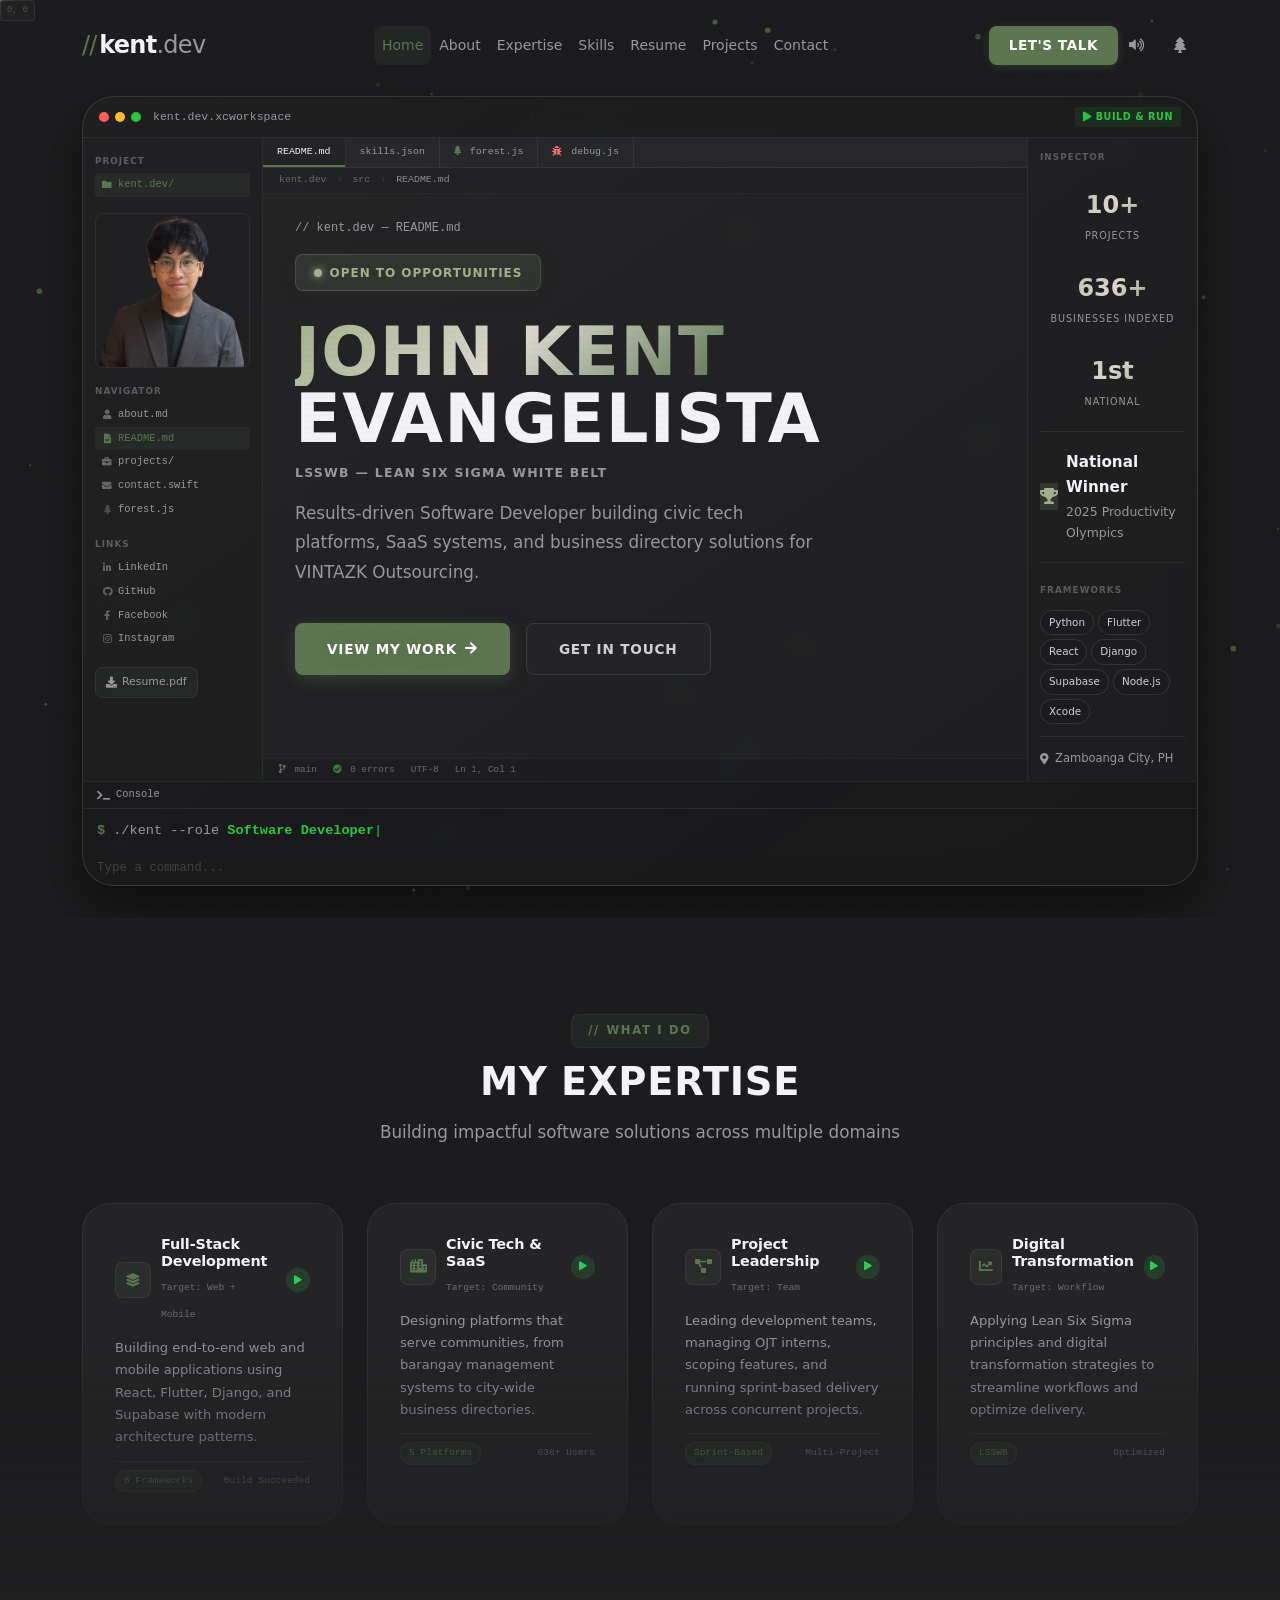
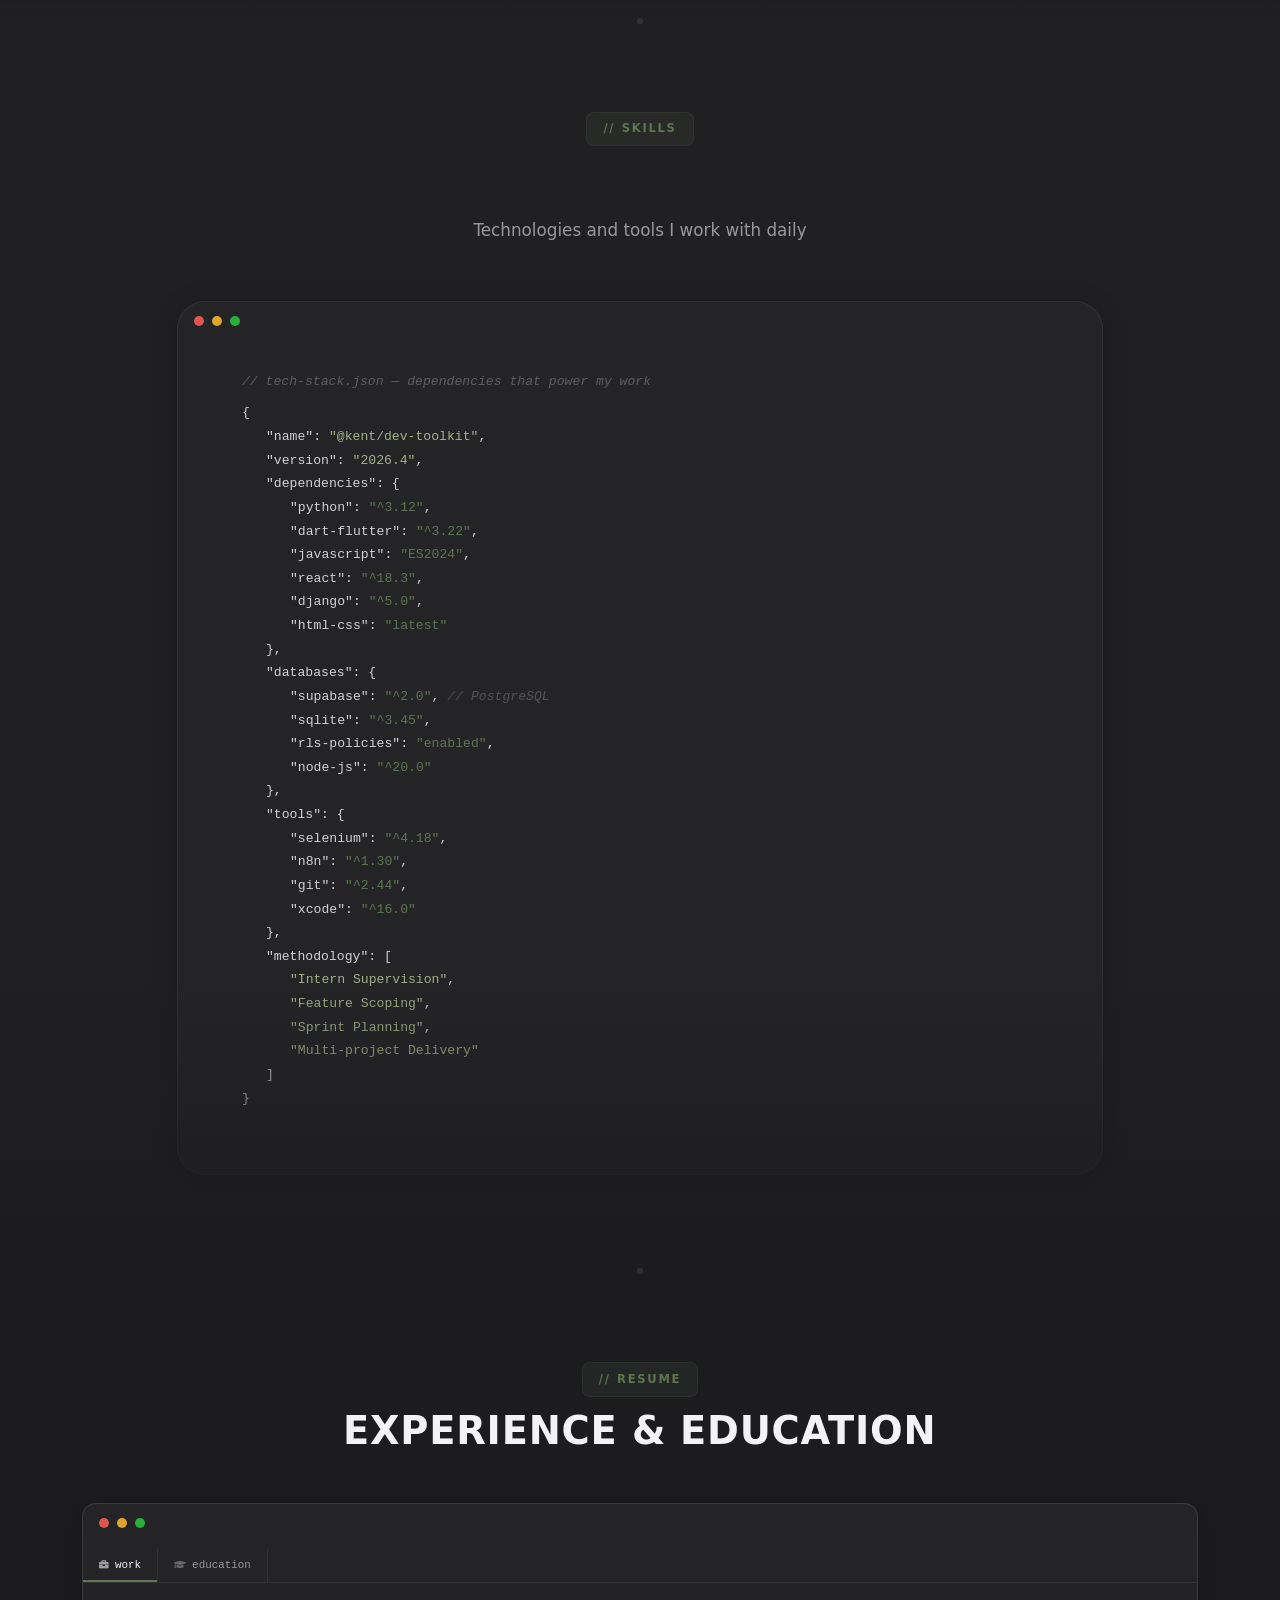
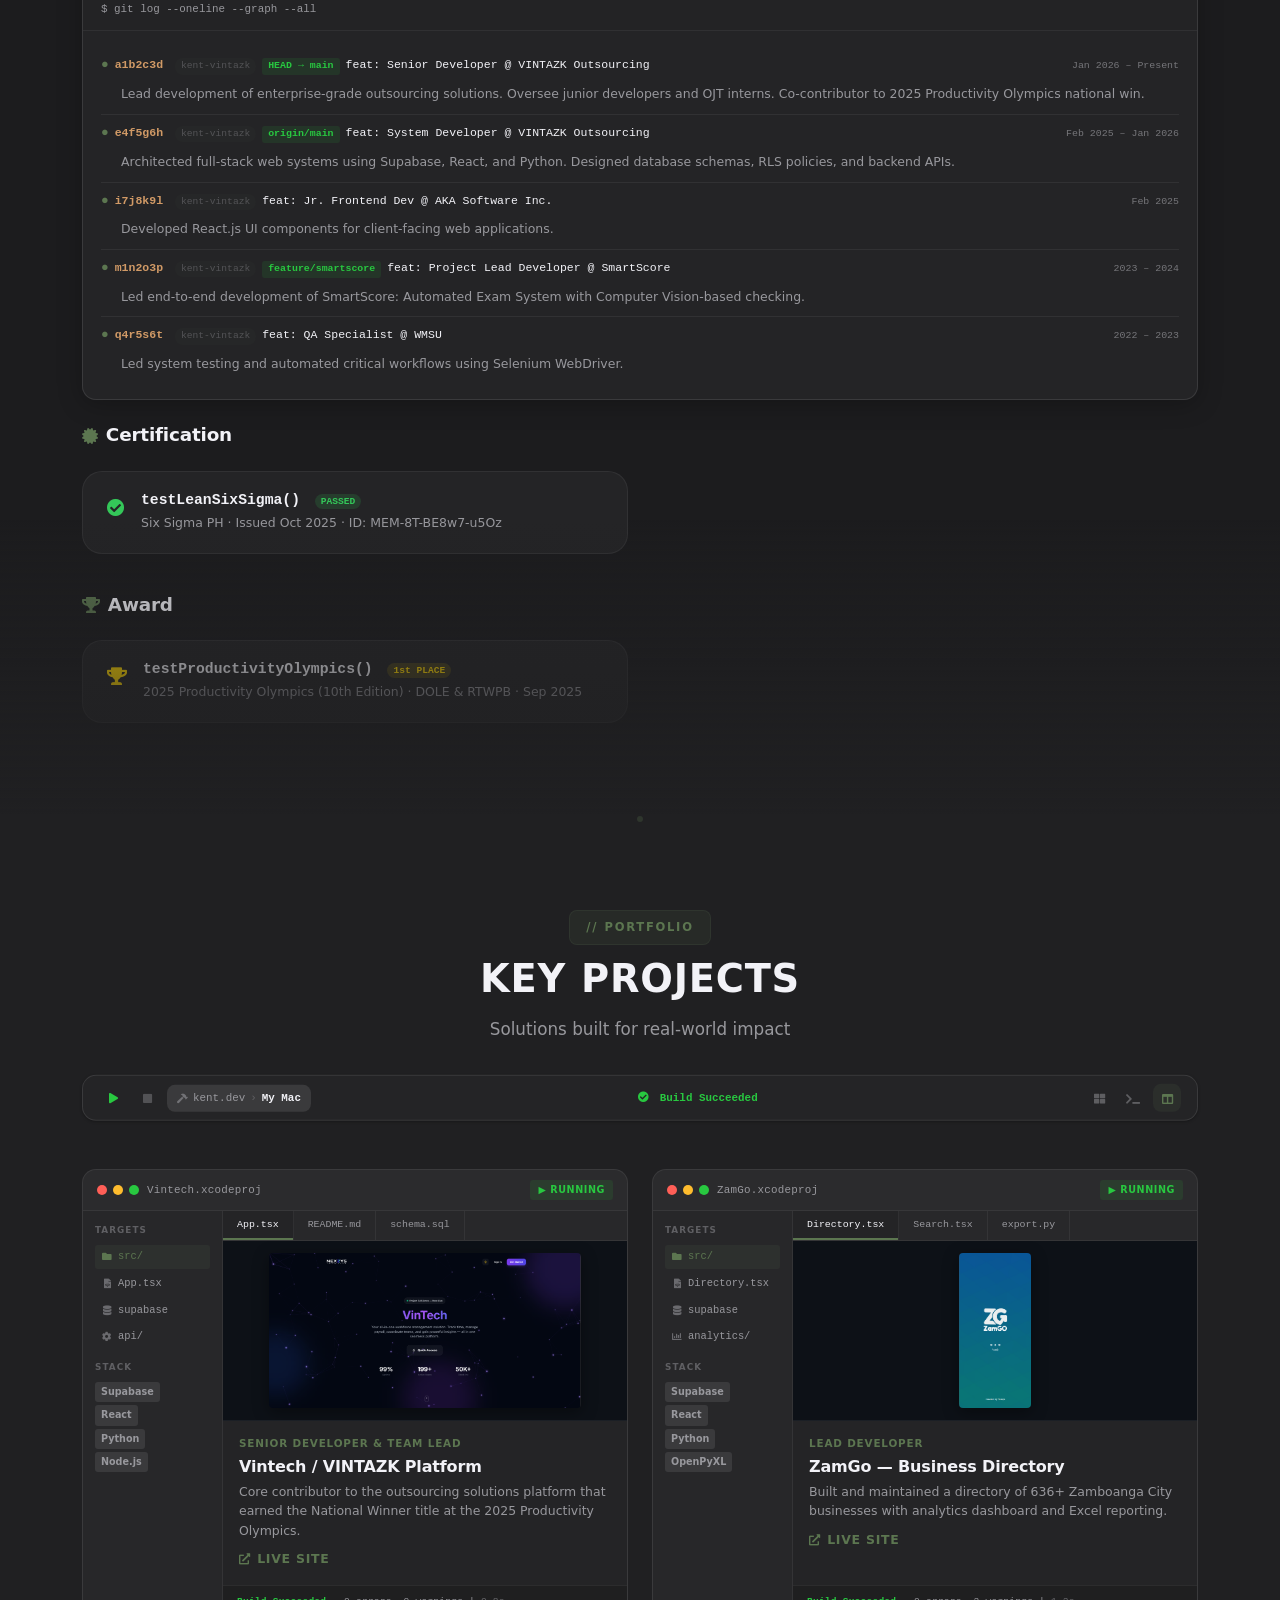
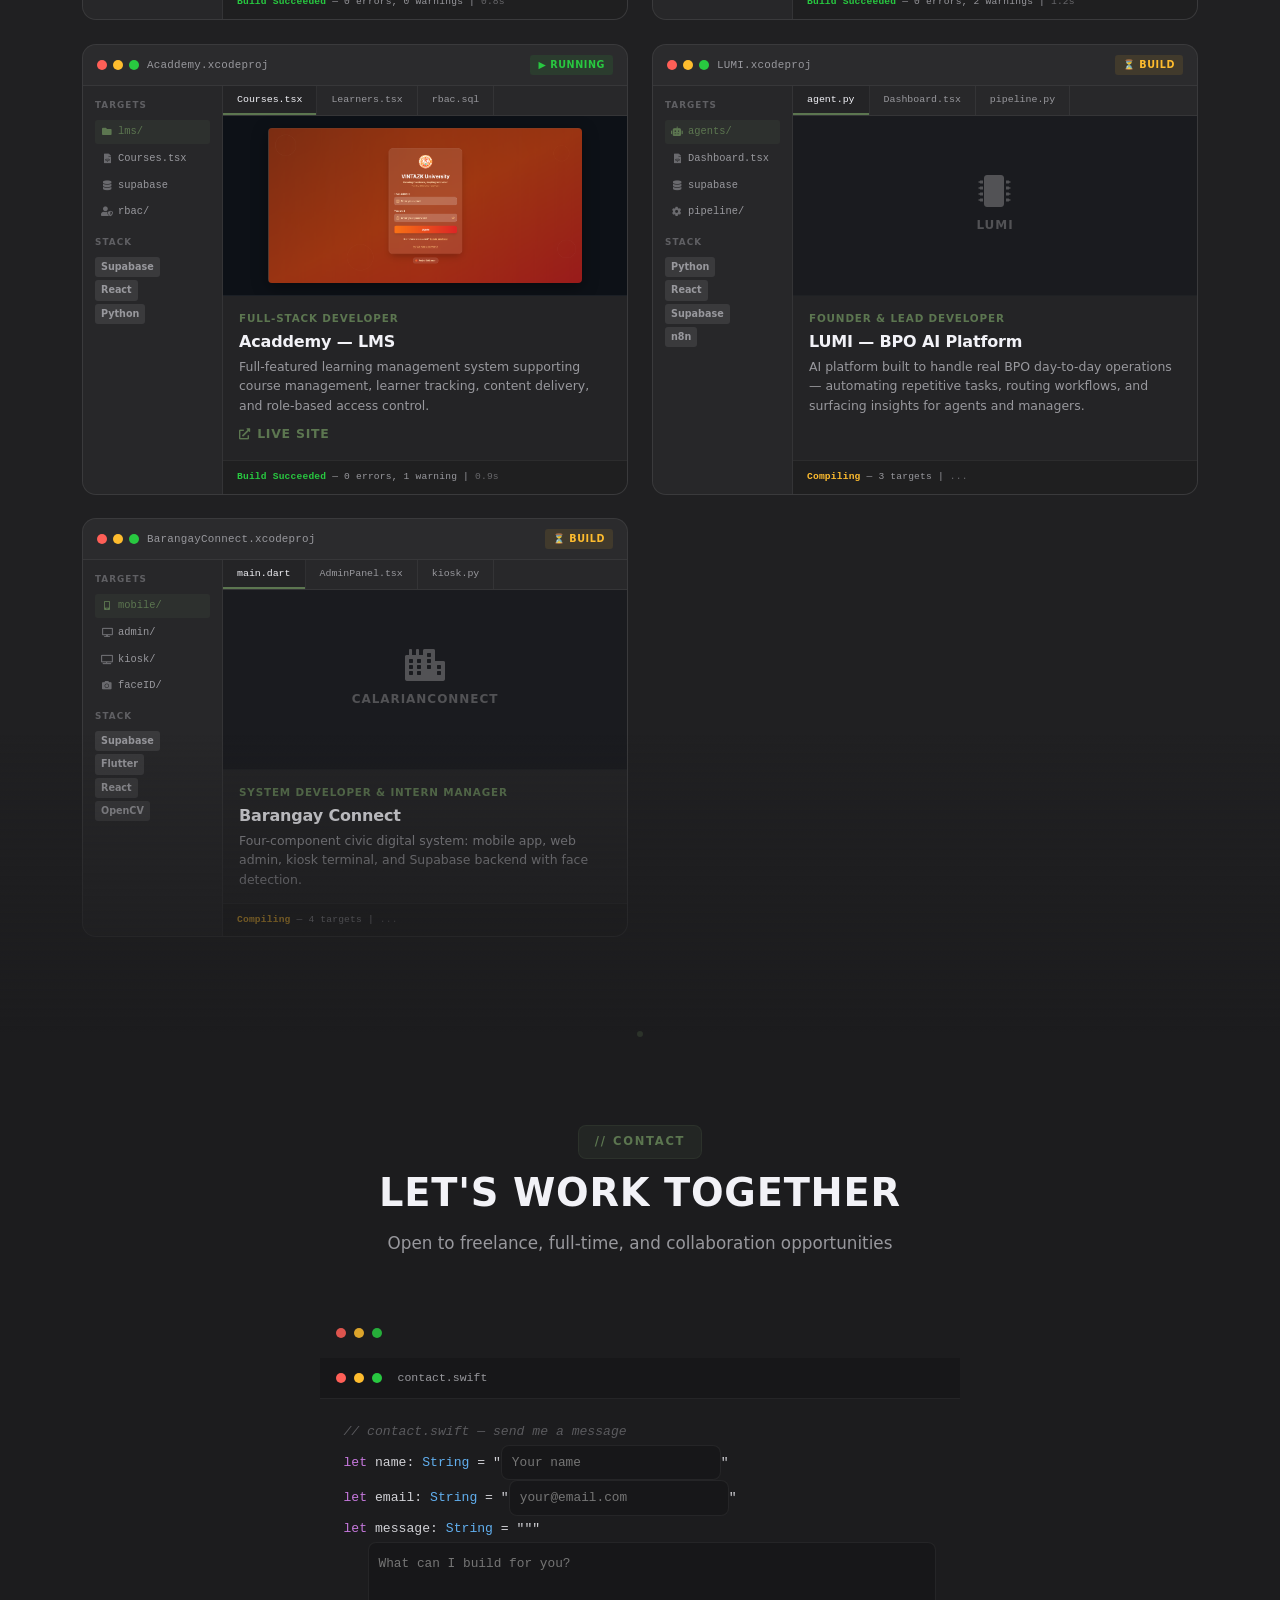
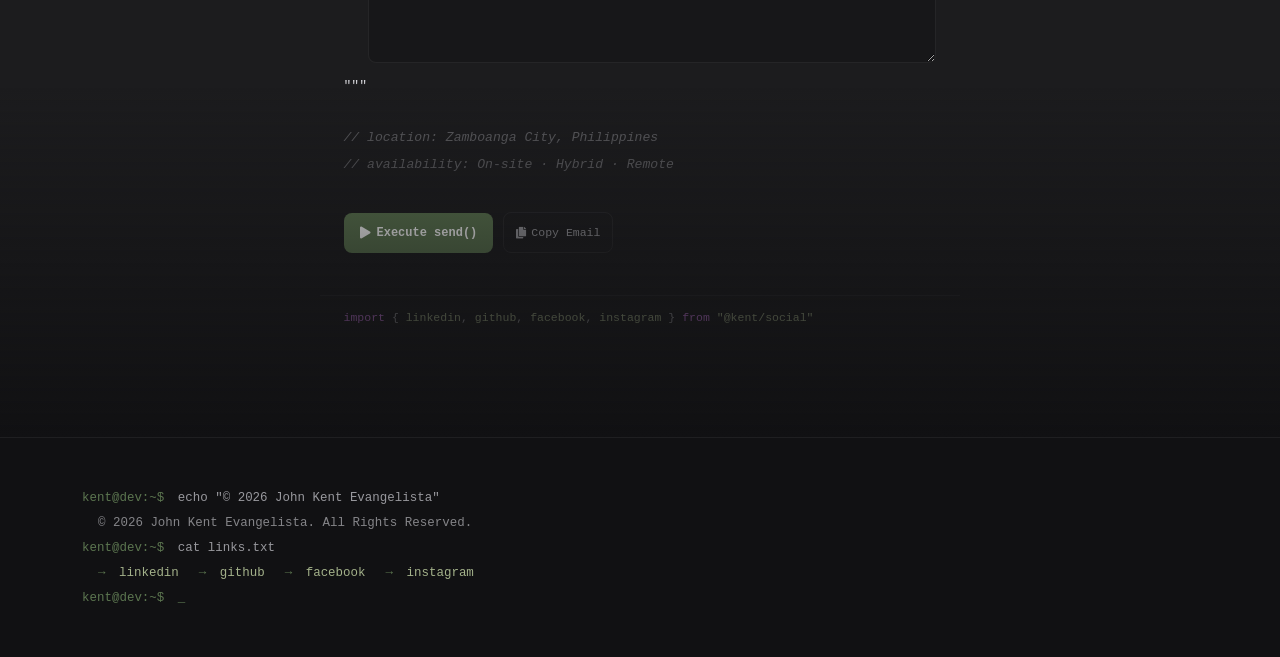
==== dev.html @ 4a5058d0 "Replace homepage with client-first landing page; keep dev portfolio at /dev.html - New index.html: v" ====
<!DOCTYPE html>
<html lang="en">

<head>
  <meta charset="UTF-8">
  <meta http-equiv="X-UA-Compatible" content="IE=edge">
  <meta name="viewport" content="width=device-width, initial-scale=1, minimum-scale=1.0, shrink-to-fit=no, viewport-fit=cover">
  <link rel="icon" type="image/svg+xml" href="favicon.svg">
  <title>John Kent Evangelista — Dev Portfolio (Interactive)</title>
  <meta name="author" content="John Kent Evangelista">
  <meta name="description" content="Software Developer specializing in civic tech, SaaS, and digital transformation. Based in Zamboanga City, Philippines.">
  <meta name="referrer" content="strict-origin-when-cross-origin">

  <!-- Safari / iOS — status bar + URL bar color -->
  <meta name="theme-color" content="#1c1c1e" id="themeColor">
  <meta name="apple-mobile-web-app-status-bar-style" content="default">
  <meta http-equiv="Content-Security-Policy" content="default-src 'self' https:; style-src 'self' 'unsafe-inline' https://fonts.googleapis.com; script-src 'self' 'unsafe-inline' https://cdn.jsdelivr.net; font-src 'self' https://fonts.gstatic.com; img-src 'self' data: https:;">

  <!-- Fonts -->
  <link rel="preconnect" href="https://fonts.googleapis.com">
  <link rel="preconnect" href="https://fonts.gstatic.com" crossorigin>
  <link href="https://fonts.googleapis.com/css2?family=Inter:wght@300;400;500;600;700;800;900&display=swap" rel="stylesheet" media="print" onload="this.media='all'">

  <!-- Stylesheets -->
  <link rel="stylesheet" type="text/css" href="vendor/bootstrap/css/bootstrap.min.css" />
  <link rel="stylesheet" type="text/css" href="vendor/font-awesome/css/all.min.css" />
  <link rel="stylesheet" type="text/css" href="css/style.css">
  <!-- OpenGraph -->
  <meta property="og:title" content="John Kent Evangelista — Software Developer">
  <meta property="og:description" content="Building connected systems — civic tech, SaaS, and digital transformation. Based in Zamboanga City, Philippines.">
  <meta property="og:type" content="website">
  <meta property="og:url" content="https://dz1an.github.io/dev.html">
  <link rel="canonical" href="https://dz1an.github.io/dev.html">
  <meta property="og:image" content="https://dz1an.github.io/images/profile.png">
  <meta property="og:image:width" content="741">
  <meta property="og:image:height" content="685">
  <meta name="twitter:card" content="summary_large_image">
  <meta name="twitter:image" content="https://dz1an.github.io/images/profile.png">
  <meta name="twitter:title" content="John Kent Evangelista — //kent.dev">
  <meta name="twitter:description" content="Software Developer specializing in civic tech, SaaS, and digital transformation.">
  <!-- Structured data (schema.org Person) -->
  <script type="application/ld+json">
  {
    "@context": "https://schema.org",
    "@type": "Person",
    "name": "John Kent Evangelista",
    "jobTitle": "Software Developer",
    "url": "https://dz1an.github.io/",
    "image": "https://dz1an.github.io/images/profile.png",
    "address": {
      "@type": "PostalAddress",
      "addressLocality": "Zamboanga City",
      "addressCountry": "PH"
    },
    "sameAs": [
      "https://www.linkedin.com/in/john-kent-evangelista-lsswb-482435307/",
      "https://github.com/kent-vintazk",
      "https://www.facebook.com/tabibito12/",
      "https://www.instagram.com/dziannn/"
    ]
  }
  </script>
</head>

<body>

  <!-- Skip to content (keyboard accessibility) -->
  <a class="skip-link" href="#home">Skip to content</a>

  <!-- No-JS fallback: reveal the static page if the loader's JS never runs -->
  <noscript>
    <style>
      body:not(.loaded) { overflow: auto !important; }
      #preloader { display: none !important; }
    </style>
  </noscript>

  <!-- macOS Notification Toast -->
  <div class="mac-toast" id="macToast">
    <div class="mac-toast-icon"><i class="fas fa-check"></i></div>
    <div class="mac-toast-text">
      <span class="mac-toast-title" id="toastTitle">Success</span>
      <span class="mac-toast-sub" id="toastSub">Action completed</span>
    </div>
  </div>

  <!-- Scroll progress bar -->
  <div class="scroll-progress" id="scrollProgress"></div>

  <!-- Code scroll spy (desktop) -->
  <div class="scroll-spy-widget d-none d-xl-flex" id="scrollSpy">
    <span class="spy-comment">// viewing →</span>
    <span class="spy-section" id="spySection">#home</span>
    <span class="spy-line" id="spyLine">ln 1</span>
  </div>

  <!-- Custom cursor (desktop) — Xcode crosshair -->
  <div class="custom-cursor d-none d-lg-block" id="customCursor">
    <div class="xc-cursor" id="xcCursor">
      <!-- Crosshair lines -->
      <span class="xc-h"></span>
      <span class="xc-v"></span>
      <!-- Center dot -->
      <span class="xc-center"></span>
    </div>
    <!-- Coordinate label -->
    <div class="xc-label" id="xcLabel">0, 0</div>
  </div>

  <!-- Cursor glow (desktop) -->
  <div class="cursor-glow d-none d-lg-block"></div>

  <!-- Creative Mode 3D Canvas -->
  <canvas id="creativeCanvas"></canvas>

  <!-- Creative Mode — Scroll-driven Journey -->
  <div class="creative-hud" id="creativeHud">
    <!-- Fixed top bar -->
    <div class="creative-hud-top">
      <span class="creative-hud-brand"><span class="brand-slash">//</span>kent<span class="brand-dot">.dev</span></span>
      <div class="creative-hud-divider"></div>
      <button class="creative-hud-back" id="creativeBackBtn">
        <i class="fas fa-code"></i> Code Mode
      </button>
    </div>

    <!-- Scroll progress indicator -->
    <div class="creative-scroll-progress" id="creativeProgress"></div>

    <!-- Chapter progress dots -->
    <div class="creative-dots" id="creativeDots">
      <div class="creative-dot active" data-chapter="0"><span>Enter</span></div>
      <div class="creative-dot" data-chapter="1"><span>Path</span></div>
      <div class="creative-dot" data-chapter="2"><span>Clearing</span></div>
      <div class="creative-dot" data-chapter="3"><span>Method</span></div>
      <div class="creative-dot" data-chapter="4"><span>Vintech</span></div>
      <div class="creative-dot" data-chapter="5"><span>Grove</span></div>
      <div class="creative-dot" data-chapter="6"><span>Stack</span></div>
      <div class="creative-dot" data-chapter="7"><span>Award</span></div>
      <div class="creative-dot" data-chapter="8"><span>Rising</span></div>
      <div class="creative-dot" data-chapter="9"><span>Connect</span></div>
    </div>

    <!-- Fixed social + mute -->
    <div class="creative-hud-social">
      <button class="creative-mute-btn" id="forestMuteBtn" aria-label="Toggle sound">
        <i class="fas fa-volume-up"></i>
      </button>
      <a href="https://www.linkedin.com/in/john-kent-evangelista-lsswb-482435307/" target="_blank" rel="noopener noreferrer" aria-label="LinkedIn"><i class="fab fa-linkedin-in"></i></a>
      <a href="https://github.com/kent-vintazk" target="_blank" rel="noopener noreferrer" aria-label="GitHub"><i class="fab fa-github"></i></a>
    </div>
    <div class="creative-hud-stats" id="creativeStats">
      <span id="creativeShapeCount">lights: 0</span>
      <span>scroll to walk</span>
    </div>
    <div class="creative-music-credit">
      <span class="credit-icon"><i class="fas fa-music"></i></span> Music by <a href="https://www.youtube.com/watch?v=pM_yiZyC4dU" target="_blank" rel="noopener noreferrer" style="color: inherit; text-decoration: underline; text-decoration-color: rgba(163,177,138,0.2); pointer-events: auto;">Alex-Productions</a>
    </div>

    <!-- Scroll container — drives the 3D camera -->
    <div class="creative-scroll" id="creativeScroll">

      <!-- Ch 0: The Road -->
      <div class="creative-chapter" data-chapter="0">
        <div class="chapter-content chapter-left">
          <span class="chapter-label">001 / The Road</span>
          <h2>The Road<br>Ahead</h2>
          <p>The longest journeys begin without fanfare — just a quiet step forward and the decision not to stop. Walk with me.</p>
          <span class="chapter-scroll-cue"><i class="fas fa-chevron-down"></i> Scroll to walk the path</span>
        </div>
      </div>

      <!-- Ch 1: Origin -->
      <div class="creative-chapter" data-chapter="1">
        <div class="chapter-content chapter-right">
          <span class="chapter-label">002 / Origin</span>
          <h2>Where the<br>Path Began</h2>
          <p>Born in Zamboanga City. Forged in computer science. Some travelers chase the horizon — I chose to walk toward the people nobody else was going to help.</p>
        </div>
      </div>

      <!-- Ch 2: The Rest -->
      <div class="creative-chapter" data-chapter="2">
        <div class="chapter-content chapter-left">
          <span class="chapter-label">003 / The Rest</span>
          <h2>The Resting<br>Place</h2>
          <p>Full-stack architecture. Lean Six Sigma discipline. The road teaches patience — rushing past a resting place means missing what it had to offer.</p>
        </div>
      </div>

      <!-- Ch 3: The Journal -->
      <div class="creative-chapter" data-chapter="3">
        <div class="chapter-content chapter-right">
          <span class="chapter-label">004 / The Journal</span>
          <h2>The<br>Journal</h2>
          <p>LSSWB certified. Sprint planning, feature scoping. Every traveler keeps a journal — not for power, but to remember what they've learned and why it mattered.</p>
        </div>
      </div>

      <!-- Ch 4: First Waypoints -->
      <div class="creative-chapter" data-chapter="4">
        <div class="chapter-content chapter-left">
          <span class="chapter-label">005 / Waypoints</span>
          <h2>First<br>Waypoints</h2>
          <p>Vintech — an outsourcing platform that won a national award. ZamGo — a directory of 636+ businesses. Every waypoint marks a place where someone's life became a little easier.</p>
          <div class="chapter-links">
            <a href="https://app.vintech.vintazk.com" target="_blank" rel="noopener noreferrer"><i class="fas fa-external-link-alt"></i> Vintech</a>
            <a href="https://zamgo.vintazk.com" target="_blank" rel="noopener noreferrer"><i class="fas fa-external-link-alt"></i> ZamGo</a>
          </div>
        </div>
      </div>

      <!-- Ch 5: More Light -->
      <div class="creative-chapter" data-chapter="5">
        <div class="chapter-content chapter-right">
          <span class="chapter-label">006 / Light</span>
          <h2>More Light<br>in the Dark</h2>
          <p>Vintazk University. Barangay Connect. SmartScore. Three more lights left behind — because the things we build for others are the only parts of the journey that truly outlast us.</p>
        </div>
      </div>

      <!-- Ch 6: Tools -->
      <div class="creative-chapter" data-chapter="6">
        <div class="chapter-content chapter-left">
          <span class="chapter-label">007 / Tools</span>
          <h2>What I Carry<br>With Me</h2>
          <p>React, Supabase, Python, Flutter — every tool picked up along the road was earned, not given. Each one light enough to carry. Together, heavy enough to change things.</p>
        </div>
      </div>

      <!-- Ch 7: The Mark -->
      <div class="creative-chapter" data-chapter="7">
        <div class="chapter-content chapter-center">
          <span class="chapter-label">008 / The Mark</span>
          <h2>A Mark Left<br>Behind</h2>
          <p>2025 Productivity Olympics — National Winner. The world rarely notices the traveler who works in silence. But the marks left along the road speak for themselves.</p>
          <div class="chapter-links">
            <a href="https://www.linkedin.com/pulse/zampen-pride-vintazk-outsourcing-triumphs-2025-productivity-4fjdc/" target="_blank" rel="noopener noreferrer"><i class="fab fa-linkedin-in"></i> Read the Story</a>
          </div>
        </div>
      </div>

      <!-- Ch 8: Rising -->
      <div class="creative-chapter" data-chapter="8">
        <div class="chapter-content chapter-right">
          <span class="chapter-label">009 / Rising</span>
          <h2>Rising<br>Above</h2>
          <p>Executive Education at <strong>Asian Institute of Management</strong>. Digital Transformation. You only understand how far you've come when you stop to look back — and realize the flowers have been blooming behind you all along.</p>
        </div>
      </div>

      <!-- Ch 9: Continue -->
      <div class="creative-chapter" data-chapter="9">
        <div class="chapter-content chapter-center">
          <span class="chapter-label">010 / Continue</span>
          <h2>The Journey<br>Continues</h2>
          <p>The road stretches on. There are always more people to meet, more places that need light. Your project could be the next waypoint on this journey.</p>
          <div class="chapter-cta">
            <a href="#contact" class="creative-cta-btn" id="creativeContactBtn"><i class="fas fa-envelope"></i> Get in Touch</a>
            <a href="#projects" class="creative-cta-outline" id="creativeProjectsBtn"><i class="fas fa-arrow-right"></i> View Portfolio</a>
          </div>
        </div>
      </div>

    </div>
  </div>

  <!-- Terminal Preloader -->
  <div id="preloader">
    <div class="terminal-preloader">
      <div class="terminal-header">
        <span class="terminal-dot terminal-dot-red"></span>
        <span class="terminal-dot terminal-dot-yellow"></span>
        <span class="terminal-dot terminal-dot-green"></span>
        <span class="terminal-title">kent.dev — boot</span>
      </div>
      <div class="terminal-body" id="terminalBody">
        <div class="terminal-line terminal-prompt">$ initializing kent.dev</div>
      </div>
      <div class="terminal-cursor-line">
        <span class="terminal-prompt-symbol">$</span>
        <span class="terminal-blink">_</span>
      </div>
    </div>
  </div>

  <!-- Navbar -->
  <nav class="navbar navbar-expand-lg" id="mainNav">
    <div class="container">
      <a class="navbar-brand" href="#home"><span class="brand-slash">//</span>kent<span class="brand-dot">.dev</span></a>
      <div class="d-flex align-items-center gap-2 order-lg-3">
        <button class="sound-toggle" id="soundToggle" aria-label="Toggle sound">
          <i class="fas fa-volume-up"></i>
        </button>
        <button class="theme-toggle" id="themeToggle" aria-label="Toggle creative mode">
          <span class="toggle-track">
            <span class="toggle-thumb">
              <i class="fas fa-tree icon-sun"></i>
              <i class="fas fa-code icon-moon"></i>
            </span>
          </span>
          <span class="toggle-aftershock" id="toggleAftershock"></span>
        </button>
        <button class="navbar-toggler" type="button" data-bs-toggle="collapse" data-bs-target="#navbarNav"
          aria-controls="navbarNav" aria-expanded="false" aria-label="Toggle navigation">
          <span class="hamburger-lines">
            <span></span>
            <span></span>
            <span></span>
          </span>
        </button>
      </div>
      <div class="collapse navbar-collapse justify-content-center" id="navbarNav">
        <ul class="navbar-nav mx-auto mb-2 mb-lg-0">
          <li class="nav-item"><a class="nav-link active" href="#home">Home</a></li>
          <li class="nav-item"><a class="nav-link" href="#about">About</a></li>
          <li class="nav-item"><a class="nav-link" href="#expertise">Expertise</a></li>
          <li class="nav-item"><a class="nav-link" href="#skills">Skills</a></li>
          <li class="nav-item"><a class="nav-link" href="#resume">Resume</a></li>
          <li class="nav-item"><a class="nav-link" href="#projects">Projects</a></li>
          <li class="nav-item"><a class="nav-link" href="#contact">Contact</a></li>
        </ul>
        <a href="#contact" class="nav-cta magnetic-btn d-none d-lg-inline-block">Let's Talk</a>
      </div>
    </div>
  </nav>

  <!-- Hero Section — Bento Grid Dashboard -->
  <section id="home" class="hero">
    <!-- Particle canvas -->
    <canvas id="particleCanvas"></canvas>
    <!-- Animated mesh background -->
    <div class="hero-bg-mesh">
      <div class="blob blob-1"></div>
      <div class="blob blob-2"></div>
      <div class="blob blob-3"></div>
    </div>

    <div class="container">
      <div class="bento-mega-card mac-window ide-hero">
      <div class="ide-hero-layout">
        <!-- IDE Titlebar -->
        <div class="ide-titlebar">
          <div class="xcode-dots">
            <span class="xcode-dot xcode-dot-red"></span>
            <span class="xcode-dot xcode-dot-yellow"></span>
            <span class="xcode-dot xcode-dot-green"></span>
          </div>
          <span class="ide-filename">kent.dev.xcworkspace</span>
          <button class="xcode-badge ide-run-btn" id="ideRunBtn" title="Run the forest"><i class="fas fa-play"></i> Build & Run</button>
        </div>

        <!-- IDE Body -->
        <div class="ide-body">
          <!-- LEFT: Sidebar -->
          <div class="ide-sidebar">
            <div class="ide-sidebar-section">
              <div class="xcode-sidebar-label">PROJECT</div>
              <div class="xcode-file active"><i class="fas fa-folder"></i> kent.dev/</div>
            </div>
            <div class="ide-profile-thumb">
              <img src="images/profile.png" alt="John Kent Evangelista" loading="lazy">
            </div>
            <div class="ide-sidebar-section">
              <div class="xcode-sidebar-label">NAVIGATOR</div>
              <div class="xcode-file"><i class="fas fa-user"></i> about.md</div>
              <div class="xcode-file active"><i class="fas fa-file-code"></i> README.md</div>
              <div class="xcode-file"><i class="fas fa-briefcase"></i> projects/</div>
              <div class="xcode-file"><i class="fas fa-envelope"></i> contact.swift</div>
              <div class="xcode-file ide-forest-file"><i class="fas fa-tree" style="color:#5C7650"></i> forest.js</div>
            </div>
            <div class="ide-sidebar-section">
              <div class="xcode-sidebar-label">LINKS</div>
              <a href="https://www.linkedin.com/in/john-kent-evangelista-lsswb-482435307/" target="_blank" rel="noopener noreferrer" class="xcode-file ide-link"><i class="fab fa-linkedin-in"></i> LinkedIn</a>
              <a href="https://github.com/kent-vintazk" target="_blank" rel="noopener noreferrer" class="xcode-file ide-link"><i class="fab fa-github"></i> GitHub</a>
              <a href="https://www.facebook.com/tabibito12/" target="_blank" rel="noopener noreferrer" class="xcode-file ide-link"><i class="fab fa-facebook-f"></i> Facebook</a>
              <a href="https://www.instagram.com/dziannn/" target="_blank" rel="noopener noreferrer" class="xcode-file ide-link"><i class="fab fa-instagram"></i> Instagram</a>
            </div>
            <div class="ide-sidebar-section">
              <button id="downloadCVButton" class="cv-button magnetic-btn ide-cv-btn"><i class="fas fa-download"></i> Resume.pdf</button>
            </div>
          </div>

          <!-- CENTER: Editor -->
          <div class="ide-main">
            <div class="xcode-tabs" role="tablist" aria-label="Editor files">
              <span class="xcode-tab active" data-tab="readme" id="tab-readme" role="tab" tabindex="0" aria-selected="true" aria-controls="tabReadme">README.md</span>
              <span class="xcode-tab" data-tab="skills" id="tab-skills" role="tab" tabindex="-1" aria-selected="false" aria-controls="tabSkills">skills.json</span>
              <span class="xcode-tab" data-tab="forest" id="tab-forest" role="tab" tabindex="-1" aria-selected="false" aria-controls="tabForest"><i class="fas fa-tree" style="color:#5C7650;font-size:0.6rem;margin-right:3px"></i> forest.js</span>
              <span class="xcode-tab" data-tab="debug" id="tab-debug" role="tab" tabindex="-1" aria-selected="false" aria-controls="tabDebug"><i class="fas fa-bug" style="color:#FF6B6B;font-size:0.6rem;margin-right:3px"></i> debug.js</span>
            </div>
            <!-- Breadcrumb -->
            <div class="ide-breadcrumb" id="ideBreadcrumb">
              <span>kent.dev</span> <span class="ide-bc-sep">&rsaquo;</span>
              <span>src</span> <span class="ide-bc-sep">&rsaquo;</span>
              <span class="ide-bc-active" id="ideBcFile">README.md</span>
            </div>

            <!-- Tab: README.md -->
            <div class="ide-editor ide-tab-panel active" id="tabReadme" role="tabpanel" tabindex="0" aria-labelledby="tab-readme">
              <div class="ide-comment">// kent.dev — README.md</div>
              <div class="hero-badge"><span class="pulse-dot"></span> Open to Opportunities</div>
              <h1><span class="name-gradient text-scramble glitch-text" data-text="John Kent">John Kent</span><br><span class="text-scramble glitch-text" data-text="Evangelista">Evangelista</span></h1>
              <p class="credential">LSSWB &mdash; Lean Six Sigma White Belt</p>
              <p class="hero-summary">Results-driven Software Developer building civic tech platforms, SaaS systems, and business directory solutions for VINTAZK Outsourcing.</p>
              <div class="hero-buttons">
                <a href="#projects" class="btn-primary-custom magnetic-btn">View My Work <i class="fas fa-arrow-right"></i></a>
                <a href="#contact" class="btn-outline-custom magnetic-btn">Get in Touch</a>
              </div>
            </div>

            <!-- Tab: skills.json (mini version) -->
            <div class="ide-editor ide-tab-panel" id="tabSkills" style="display:none" role="tabpanel" tabindex="0" aria-labelledby="tab-skills">
              <div class="ide-comment">// kent.dev — skills.json</div>
              <pre class="ide-code-block">{
  "languages": ["Python", "JavaScript", "Dart"],
  "frameworks": ["React", "Django", "Flutter"],
  "databases": ["Supabase", "PostgreSQL", "SQLite"],
  "tools": ["Git", "Xcode", "n8n", "Selenium"]
}</pre>
            </div>

            <!-- Tab: forest.js (THE CODE FOR THE FOREST) -->
            <div class="ide-editor ide-tab-panel" id="tabForest" style="display:none" role="tabpanel" tabindex="0" aria-labelledby="tab-forest">
              <div class="ide-comment">// forest.js — the code that builds my world</div>
              <pre class="ide-code-block"><span class="code-keyword">import</span> { Scene, Forest, Camp } <span class="code-keyword">from</span> <span class="code-string">"three"</span>;

<span class="code-keyword">const</span> <span class="code-fn">world</span> = <span class="code-keyword">new</span> Scene({
  terrain:   <span class="code-string">"moonlit forest"</span>,
  path:      <span class="code-string">"winding trail"</span>,
  mood:      <span class="code-string">"fireflies"</span>
});

world.<span class="code-fn">add</span>(Camp, {
  tent:      <span class="code-keyword">true</span>,
  campfire:  <span class="code-string">"glowing"</span>,
  bedroll:   <span class="code-keyword">true</span>
});

world.<span class="code-fn">add</span>(Lanterns, [
  <span class="code-string">"Vintech"</span>, <span class="code-string">"ZamGo"</span>, <span class="code-string">"Vintazk Uni"</span>,
  <span class="code-string">"Barangay Connect"</span>, <span class="code-string">"SmartScore"</span>
]);

world.<span class="code-fn">add</span>(Fireflies, [
  <span class="code-string">"React"</span>, <span class="code-string">"Supabase"</span>, <span class="code-string">"Python"</span>,
  <span class="code-string">"Flutter"</span>, <span class="code-string">"Node.js"</span>, <span class="code-string">"Django"</span>
]);

<span class="code-comment">// Press Build & Run to enter the forest →</span>
world.<span class="code-fn">render</span>();</pre>
              <div class="forest-run-prompt">
                <span class="forest-run-hint"><i class="fas fa-play" style="color:#34C759"></i> Press <kbd>&#9654; Build & Run</kbd> in the toolbar or <kbd>Cmd+/</kbd> to execute</span>
              </div>
            </div>

            <!-- Tab: debug.js (THE PUZZLE) -->
            <div class="ide-editor ide-tab-panel" id="tabDebug" style="display:none" role="tabpanel" tabindex="0" aria-labelledby="tab-debug">
              <div class="ide-comment">// debug.js — Can you fix the bug?</div>
              <div class="ide-comment">// This function should return "Hello, World!"</div>
              <div class="ide-comment">// but something is wrong. Fix it below.</div>
              <pre class="ide-code-block debug-code"><span class="code-keyword">function</span> <span class="code-fn">greet</span>() {
  <span class="code-keyword">const</span> message = <span class="code-string">"Hello, "</span> + <span class="code-string">"World"</span>
  <span class="code-keyword">return</span> message<span class="code-error">;</span>
}

<span class="code-comment">// Expected output: "Hello, World!"</span>
<span class="code-comment">// Actual output:   "Hello, World"</span>
<span class="code-comment">// What's the missing character?</span></pre>
              <div class="debug-prompt">
                <label class="debug-label"><i class="fas fa-terminal"></i> Fix: type the missing character</label>
                <div class="debug-input-row">
                  <input type="text" class="debug-input" id="debugInput" placeholder='Type your answer...' maxlength="5" autocomplete="off" spellcheck="false">
                  <button class="debug-submit" id="debugSubmit"><i class="fas fa-play"></i> Run</button>
                </div>
                <div class="debug-result" id="debugResult"></div>
              </div>
            </div>

            <!-- Status bar -->
            <div class="ide-statusbar" id="ideStatusbar">
              <span><i class="fas fa-code-branch"></i> main</span>
              <span id="ideErrors"><i class="fas fa-check-circle"></i> 0 errors</span>
              <span>UTF-8</span>
              <span>Ln 1, Col 1</span>
            </div>
          </div>

          <!-- RIGHT: Inspector -->
          <div class="ide-inspector">
            <div class="xcode-sidebar-label">INSPECTOR</div>
            <div class="ide-metric">
              <div class="ide-metric-value count-up" data-target="10" data-suffix="+">0</div>
              <div class="ide-metric-label">Projects</div>
            </div>
            <div class="ide-metric">
              <div class="ide-metric-value count-up" data-target="636" data-suffix="+">0</div>
              <div class="ide-metric-label">Businesses Indexed</div>
            </div>
            <div class="ide-metric">
              <div class="ide-metric-value">1st</div>
              <div class="ide-metric-label">National</div>
            </div>
            <div class="ide-inspector-divider"></div>
            <div class="ide-award">
              <span class="badge-icon icon-trophy"><i class="fas fa-trophy"></i></span>
              <div>
                <div class="bento-award-title">National Winner</div>
                <div class="bento-award-sub">2025 Productivity Olympics</div>
              </div>
            </div>
            <div class="ide-inspector-divider"></div>
            <div class="xcode-sidebar-label">FRAMEWORKS</div>
            <div class="ide-frameworks">
              <span class="skill-tag">Python</span>
              <span class="skill-tag">Flutter</span>
              <span class="skill-tag">React</span>
              <span class="skill-tag">Django</span>
              <span class="skill-tag">Supabase</span>
              <span class="skill-tag">Node.js</span>
              <span class="skill-tag">Xcode</span>
            </div>
            <div class="ide-inspector-divider"></div>
            <div class="ide-location"><i class="fas fa-map-marker-alt"></i> Zamboanga City, PH</div>
          </div>
        </div>

        <!-- Mobile-only header (hidden on desktop) -->
        <div class="ide-mobile-header d-lg-none">
          <img src="images/profile.png" alt="John Kent" class="ide-mobile-avatar" loading="lazy">
          <div class="ide-mobile-info">
            <h4>John Kent Evangelista</h4>
            <div class="about-location"><i class="fas fa-map-marker-alt"></i> Zamboanga City, PH</div>
          </div>
          <div class="ide-mobile-social">
            <a href="https://www.linkedin.com/in/john-kent-evangelista-lsswb-482435307/" target="_blank" rel="noopener noreferrer" aria-label="LinkedIn"><i class="fab fa-linkedin-in"></i></a>
            <a href="https://github.com/kent-vintazk" target="_blank" rel="noopener noreferrer" aria-label="GitHub"><i class="fab fa-github"></i></a>
            <button class="ide-mobile-cv" onclick="document.getElementById('downloadCVButton').click()" aria-label="Download CV"><i class="fas fa-download"></i></button>
          </div>
        </div>

        <!-- Console -->
        <div class="ide-console">
          <div class="ide-console-tab"><i class="fas fa-terminal"></i> Console</div>
          <div class="xc-console-line">
            <span class="xc-prompt">$</span>
            <span class="xc-cmd-text">./kent --role</span>
            <span class="xc-output"><span class="typing"></span></span>
          </div>
        </div>
      </div>
      </div>
    </div>
  </section>

  <!-- About anchor (content merged into hero bento) -->
  <div id="about"></div>

  <!-- Expertise Section -->
  <section id="expertise" class="section section-divider section-divider-first" data-annotation="// line 42 — expertise.swift">
    <div class="container">
      <div class="text-center mb-5 reveal">
        <span class="section-badge">What I Do</span>
        <h2 class="section-title">My Expertise</h2>
        <p class="section-subtitle">Building impactful software solutions across multiple domains</p>
      </div>
      <div class="row g-4">
        <div class="col-md-6 col-lg-3 reveal reveal-delay-1">
            <div class="expertise-card tilt-card xcode-target">
              <div class="xt-header">
                <span class="xt-icon"><i class="fas fa-layer-group"></i></span>
                <div class="xt-meta">
                  <h5>Full-Stack Development</h5>
                  <span class="xt-scheme">Target: Web + Mobile</span>
                </div>
                <span class="xt-status xt-status-active"><i class="fas fa-play"></i></span>
              </div>
              <p>Building end-to-end web and mobile applications using React, Flutter, Django, and Supabase with modern architecture patterns.</p>
              <div class="xt-footer"><span class="xt-badge">6 Frameworks</span><span class="xt-build">Build Succeeded</span></div>
            </div>
        </div>
        <div class="col-md-6 col-lg-3 reveal reveal-delay-2">
            <div class="expertise-card tilt-card xcode-target">
              <div class="xt-header">
                <span class="xt-icon"><i class="fas fa-city"></i></span>
                <div class="xt-meta">
                  <h5>Civic Tech & SaaS</h5>
                  <span class="xt-scheme">Target: Community</span>
                </div>
                <span class="xt-status xt-status-active"><i class="fas fa-play"></i></span>
              </div>
              <p>Designing platforms that serve communities, from barangay management systems to city-wide business directories.</p>
              <div class="xt-footer"><span class="xt-badge">5 Platforms</span><span class="xt-build">636+ Users</span></div>
            </div>
        </div>
        <div class="col-md-6 col-lg-3 reveal reveal-delay-3">
            <div class="expertise-card tilt-card xcode-target">
              <div class="xt-header">
                <span class="xt-icon"><i class="fas fa-project-diagram"></i></span>
                <div class="xt-meta">
                  <h5>Project Leadership</h5>
                  <span class="xt-scheme">Target: Team</span>
                </div>
                <span class="xt-status xt-status-active"><i class="fas fa-play"></i></span>
              </div>
              <p>Leading development teams, managing OJT interns, scoping features, and running sprint-based delivery across concurrent projects.</p>
              <div class="xt-footer"><span class="xt-badge">Sprint-Based</span><span class="xt-build">Multi-Project</span></div>
            </div>
        </div>
        <div class="col-md-6 col-lg-3 reveal reveal-delay-4">
            <div class="expertise-card tilt-card xcode-target">
              <div class="xt-header">
                <span class="xt-icon"><i class="fas fa-chart-line"></i></span>
                <div class="xt-meta">
                  <h5>Digital Transformation</h5>
                  <span class="xt-scheme">Target: Workflow</span>
                </div>
                <span class="xt-status xt-status-active"><i class="fas fa-play"></i></span>
              </div>
              <p>Applying Lean Six Sigma principles and digital transformation strategies to streamline workflows and optimize delivery.</p>
              <div class="xt-footer"><span class="xt-badge">LSSWB</span><span class="xt-build">Optimized</span></div>
            </div>
        </div>
      </div>
    </div>
  </section>

  <div class="section-connector"><span></span></div>

  <!-- Skills Section -->
  <section id="skills" class="section section-bg-alt section-divider section-divider-alt" data-annotation="// line 98 — dependencies.json">
    <div class="container">
      <div class="text-center mb-5 reveal">
        <span class="section-badge">Skills</span>
        <h2 class="section-title">Technical Toolkit</h2>
        <p class="section-subtitle">Technologies and tools I work with daily</p>
      </div>
      <div class="row justify-content-center">
        <div class="col-lg-10">
          <div class="skills-container mac-window reveal">
            <div class="pkg-json">
              <div class="pkg-line pkg-comment">// tech-stack.json — dependencies that power my work</div>
              <div class="pkg-line">{</div>
              <div class="pkg-line pkg-indent">"name": <span class="pkg-string">"@kent/dev-toolkit"</span>,</div>
              <div class="pkg-line pkg-indent">"version": <span class="pkg-string">"2026.4"</span>,</div>
              <div class="pkg-line pkg-indent">"dependencies": {</div>
              <div class="pkg-line pkg-indent2">"python": <span class="pkg-version">"^3.12"</span>,</div>
              <div class="pkg-line pkg-indent2">"dart-flutter": <span class="pkg-version">"^3.22"</span>,</div>
              <div class="pkg-line pkg-indent2">"javascript": <span class="pkg-version">"ES2024"</span>,</div>
              <div class="pkg-line pkg-indent2">"react": <span class="pkg-version">"^18.3"</span>,</div>
              <div class="pkg-line pkg-indent2">"django": <span class="pkg-version">"^5.0"</span>,</div>
              <div class="pkg-line pkg-indent2">"html-css": <span class="pkg-version">"latest"</span></div>
              <div class="pkg-line pkg-indent">},</div>
              <div class="pkg-line pkg-indent">"databases": {</div>
              <div class="pkg-line pkg-indent2">"supabase": <span class="pkg-version">"^2.0"</span>, <span class="pkg-comment-inline">// PostgreSQL</span></div>
              <div class="pkg-line pkg-indent2">"sqlite": <span class="pkg-version">"^3.45"</span>,</div>
              <div class="pkg-line pkg-indent2">"rls-policies": <span class="pkg-version">"enabled"</span>,</div>
              <div class="pkg-line pkg-indent2">"node-js": <span class="pkg-version">"^20.0"</span></div>
              <div class="pkg-line pkg-indent">},</div>
              <div class="pkg-line pkg-indent">"tools": {</div>
              <div class="pkg-line pkg-indent2">"selenium": <span class="pkg-version">"^4.18"</span>,</div>
              <div class="pkg-line pkg-indent2">"n8n": <span class="pkg-version">"^1.30"</span>,</div>
              <div class="pkg-line pkg-indent2">"git": <span class="pkg-version">"^2.44"</span>,</div>
              <div class="pkg-line pkg-indent2">"xcode": <span class="pkg-version">"^16.0"</span></div>
              <div class="pkg-line pkg-indent">},</div>
              <div class="pkg-line pkg-indent">"methodology": [</div>
              <div class="pkg-line pkg-indent2"><span class="pkg-string">"Intern Supervision"</span>,</div>
              <div class="pkg-line pkg-indent2"><span class="pkg-string">"Feature Scoping"</span>,</div>
              <div class="pkg-line pkg-indent2"><span class="pkg-string">"Sprint Planning"</span>,</div>
              <div class="pkg-line pkg-indent2"><span class="pkg-string">"Multi-project Delivery"</span></div>
              <div class="pkg-line pkg-indent">]</div>
              <div class="pkg-line">}</div>
            </div>
          </div>
        </div>
      </div>
    </div>
  </section>

  <div class="section-connector"><span></span></div>

  <!-- Resume Section -->
  <section id="resume" class="section section-divider" data-annotation="// line 156 — git log">
    <div class="container">
      <div class="text-center mb-5 reveal">
        <span class="section-badge">Resume</span>
        <h2 class="section-title">Experience & Education</h2>
      </div>
      <!-- Git log terminal -->
      <div class="git-log-terminal mac-window reveal">
        <div class="git-log-tabs">
          <span class="git-tab active"><i class="fas fa-briefcase"></i> work</span>
          <span class="git-tab" data-tab="edu"><i class="fas fa-graduation-cap"></i> education</span>
        </div>
        <div class="git-log-header">
          <span class="git-cmd">$ git log --oneline --graph --all</span>
        </div>
        <div class="git-log-body">
          <!-- Work Experience -->
          <div class="git-log-group" id="gitWork">
            <div class="git-commit">
              <span class="git-graph">●</span>
              <span class="git-hash">a1b2c3d</span>
              <span class="git-blame">kent-vintazk</span>
              <span class="git-branch">HEAD → main</span>
              <span class="git-msg">feat: Senior Developer @ VINTAZK Outsourcing</span>
              <span class="git-date">Jan 2026 – Present</span>
              <div class="git-detail">Lead development of enterprise-grade outsourcing solutions. Oversee junior developers and OJT interns. Co-contributor to 2025 Productivity Olympics national win.</div>
            </div>
            <div class="git-commit">
              <span class="git-graph">●</span>
              <span class="git-hash">e4f5g6h</span>
              <span class="git-blame">kent-vintazk</span>
              <span class="git-branch">origin/main</span>
              <span class="git-msg">feat: System Developer @ VINTAZK Outsourcing</span>
              <span class="git-date">Feb 2025 – Jan 2026</span>
              <div class="git-detail">Architected full-stack web systems using Supabase, React, and Python. Designed database schemas, RLS policies, and backend APIs.</div>
            </div>
            <div class="git-commit">
              <span class="git-graph">●</span>
              <span class="git-hash">i7j8k9l</span>
              <span class="git-blame">kent-vintazk</span>
              <span class="git-msg">feat: Jr. Frontend Dev @ AKA Software Inc.</span>
              <span class="git-date">Feb 2025</span>
              <div class="git-detail">Developed React.js UI components for client-facing web applications.</div>
            </div>
            <div class="git-commit">
              <span class="git-graph">●</span>
              <span class="git-hash">m1n2o3p</span>
              <span class="git-blame">kent-vintazk</span>
              <span class="git-branch">feature/smartscore</span>
              <span class="git-msg">feat: Project Lead Developer @ SmartScore</span>
              <span class="git-date">2023 – 2024</span>
              <div class="git-detail">Led end-to-end development of SmartScore: Automated Exam System with Computer Vision-based checking.</div>
            </div>
            <div class="git-commit">
              <span class="git-graph">●</span>
              <span class="git-hash">q4r5s6t</span>
              <span class="git-blame">kent-vintazk</span>
              <span class="git-msg">feat: QA Specialist @ WMSU</span>
              <span class="git-date">2022 – 2023</span>
              <div class="git-detail">Led system testing and automated critical workflows using Selenium WebDriver.</div>
            </div>
          </div>

          <!-- Education -->
          <div class="git-log-group" id="gitEdu" style="display:none;">
            <div class="git-commit">
              <span class="git-graph">●</span>
              <span class="git-hash">u7v8w9x</span>
              <span class="git-blame">kent-vintazk</span>
              <span class="git-branch">HEAD → edu</span>
              <span class="git-msg">feat: Executive Education — Digital Transformation</span>
              <span class="git-date">Sep – Oct 2025</span>
              <div class="git-detail">Asian Institute of Management (AIM) — #1 business school in the Philippines. Executive course in Digital Transformation and Business Strategy.</div>
            </div>
            <div class="git-commit">
              <span class="git-graph">●</span>
              <span class="git-hash">y1z2a3b</span>
              <span class="git-blame">kent-vintazk</span>
              <span class="git-msg">feat: Bachelor of Computer Science</span>
              <span class="git-date">2020 – 2024</span>
              <div class="git-detail">Western Mindanao State University. Thesis: SmartScore — Automated Exam System with Computer Vision.</div>
            </div>
          </div>
        </div>
      </div>

      <div class="row mt-4">
        <!-- Certs + Awards -->
        <div class="col-lg-6 reveal reveal-delay-2">
          <div class="resume-subsection">
            <h4 class="resume-heading"><i class="fas fa-certificate"></i> Certification</h4>
            <div class="cert-card xctest-result">
              <span class="xctest-pass"><i class="fas fa-check-circle"></i></span>
              <div>
                <h6>testLeanSixSigma() <span class="xctest-status">PASSED</span></h6>
                <p>Six Sigma PH &middot; Issued Oct 2025 &middot; ID: MEM-8T-BE8w7-u5Oz</p>
              </div>
            </div>
          </div>

          <div class="resume-subsection mt-3">
            <h4 class="resume-heading"><i class="fas fa-trophy"></i> Award</h4>
            <div class="award-card xctest-result">
              <span class="xctest-pass xctest-gold"><i class="fas fa-trophy"></i></span>
              <div>
                <h6>testProductivityOlympics() <span class="xctest-status xctest-gold-text">1st PLACE</span></h6>
                <p>2025 Productivity Olympics (10th Edition) &middot; DOLE & RTWPB &middot; Sep 2025</p>
              </div>
            </div>
          </div>
        </div>
      </div>
    </div>
  </section>

  <div class="section-connector"><span></span></div>

  <!-- Projects Section -->
  <section id="projects" class="section section-bg-alt section-divider section-divider-alt" data-annotation="// line 210 — build targets">
    <div class="container">
      <div class="text-center mb-5 reveal">
        <span class="section-badge">Portfolio</span>
        <h2 class="section-title">Key Projects</h2>
        <p class="section-subtitle">Solutions built for real-world impact</p>
      </div>
      <!-- Xcode Toolbar -->
      <div class="xcode-toolbar reveal" data-parallax="0.08">
        <div class="xcode-toolbar-left">
          <button class="xcode-tb-btn xcode-tb-play"><i class="fas fa-play"></i></button>
          <button class="xcode-tb-btn xcode-tb-stop"><i class="fas fa-stop"></i></button>
          <div class="xcode-tb-scheme">
            <i class="fas fa-hammer"></i>
            <span>kent.dev</span>
            <span class="xcode-tb-chevron">›</span>
            <span class="xcode-tb-device">My Mac</span>
          </div>
        </div>
        <div class="xcode-toolbar-center">
          <span class="xcode-tb-status"><i class="fas fa-check-circle"></i> Build Succeeded</span>
        </div>
        <div class="xcode-toolbar-right">
          <button class="xcode-tb-icon"><i class="fas fa-th-large"></i></button>
          <button class="xcode-tb-icon"><i class="fas fa-terminal"></i></button>
          <button class="xcode-tb-icon active"><i class="fas fa-columns"></i></button>
        </div>
      </div>

      <div class="projects-grid">

        <!-- Vintech — LIVE -->
        <div class="xcode-card tilt-card reveal reveal-delay-1">
          <div class="xcode-titlebar">
            <div class="xcode-dots">
              <span class="xcode-dot xcode-dot-red"></span>
              <span class="xcode-dot xcode-dot-yellow"></span>
              <span class="xcode-dot xcode-dot-green"></span>
            </div>
            <span class="xcode-filename">Vintech.xcodeproj</span>
            <span class="xcode-badge">▶ Running</span>
          </div>
          <div class="xcode-body">
            <div class="xcode-sidebar">
              <div class="xcode-sidebar-label">TARGETS</div>
              <div class="xcode-file active"><i class="fas fa-folder"></i> src/</div>
              <div class="xcode-file"><i class="fas fa-file-code"></i> App.tsx</div>
              <div class="xcode-file"><i class="fas fa-database"></i> supabase</div>
              <div class="xcode-file"><i class="fas fa-cog"></i> api/</div>
              <div class="xcode-sidebar-label">STACK</div>
              <div class="xcode-tag">Supabase</div>
              <div class="xcode-tag">React</div>
              <div class="xcode-tag">Python</div>
              <div class="xcode-tag">Node.js</div>
            </div>
            <div class="xcode-main">
              <div class="xcode-tabs">
                <span class="xcode-tab active">App.tsx</span>
                <span class="xcode-tab">README.md</span>
                <span class="xcode-tab">schema.sql</span>
              </div>
              <div class="xcode-preview">
                <img src="images/vintech.png" alt="Vintech Platform" loading="lazy">
              </div>
              <div class="xcode-info">
                <div class="xcode-role">Senior Developer & Team Lead</div>
                <h4>Vintech / VINTAZK Platform</h4>
                <p>Core contributor to the outsourcing solutions platform that earned the National Winner title at the 2025 Productivity Olympics.</p>
                <a href="https://app.vintech.vintazk.com" target="_blank" rel="noopener noreferrer" class="project-link"><i class="fas fa-external-link-alt"></i> Live Site</a>
              </div>
              <div class="xcode-console">
                <span class="xc-ok">Build Succeeded</span> — 0 errors, 0 warnings | <span class="xc-time">0.8s</span>
              </div>
            </div>
          </div>
        </div>

        <!-- ZamGo — LIVE -->
        <div class="xcode-card tilt-card reveal reveal-delay-2">
          <div class="xcode-titlebar">
            <div class="xcode-dots">
              <span class="xcode-dot xcode-dot-red"></span>
              <span class="xcode-dot xcode-dot-yellow"></span>
              <span class="xcode-dot xcode-dot-green"></span>
            </div>
            <span class="xcode-filename">ZamGo.xcodeproj</span>
            <span class="xcode-badge">▶ Running</span>
          </div>
          <div class="xcode-body">
            <div class="xcode-sidebar">
              <div class="xcode-sidebar-label">TARGETS</div>
              <div class="xcode-file active"><i class="fas fa-folder"></i> src/</div>
              <div class="xcode-file"><i class="fas fa-file-code"></i> Directory.tsx</div>
              <div class="xcode-file"><i class="fas fa-database"></i> supabase</div>
              <div class="xcode-file"><i class="fas fa-chart-bar"></i> analytics/</div>
              <div class="xcode-sidebar-label">STACK</div>
              <div class="xcode-tag">Supabase</div>
              <div class="xcode-tag">React</div>
              <div class="xcode-tag">Python</div>
              <div class="xcode-tag">OpenPyXL</div>
            </div>
            <div class="xcode-main">
              <div class="xcode-tabs">
                <span class="xcode-tab active">Directory.tsx</span>
                <span class="xcode-tab">Search.tsx</span>
                <span class="xcode-tab">export.py</span>
              </div>
              <div class="xcode-preview">
                <img src="images/zamgo.png" alt="ZamGo" loading="lazy">
              </div>
              <div class="xcode-info">
                <div class="xcode-role">Lead Developer</div>
                <h4>ZamGo — Business Directory</h4>
                <p>Built and maintained a directory of 636+ Zamboanga City businesses with analytics dashboard and Excel reporting.</p>
                <a href="https://zamgo.vintazk.com" target="_blank" rel="noopener noreferrer" class="project-link"><i class="fas fa-external-link-alt"></i> Live Site</a>
              </div>
              <div class="xcode-console">
                <span class="xc-ok">Build Succeeded</span> — 0 errors, 2 warnings | <span class="xc-time">1.2s</span>
              </div>
            </div>
          </div>
        </div>

        <!-- Acaddemy — LIVE -->
        <div class="xcode-card tilt-card reveal reveal-delay-3">
          <div class="xcode-titlebar">
            <div class="xcode-dots">
              <span class="xcode-dot xcode-dot-red"></span>
              <span class="xcode-dot xcode-dot-yellow"></span>
              <span class="xcode-dot xcode-dot-green"></span>
            </div>
            <span class="xcode-filename">Acaddemy.xcodeproj</span>
            <span class="xcode-badge">▶ Running</span>
          </div>
          <div class="xcode-body">
            <div class="xcode-sidebar">
              <div class="xcode-sidebar-label">TARGETS</div>
              <div class="xcode-file active"><i class="fas fa-folder"></i> lms/</div>
              <div class="xcode-file"><i class="fas fa-file-code"></i> Courses.tsx</div>
              <div class="xcode-file"><i class="fas fa-database"></i> supabase</div>
              <div class="xcode-file"><i class="fas fa-user-shield"></i> rbac/</div>
              <div class="xcode-sidebar-label">STACK</div>
              <div class="xcode-tag">Supabase</div>
              <div class="xcode-tag">React</div>
              <div class="xcode-tag">Python</div>
            </div>
            <div class="xcode-main">
              <div class="xcode-tabs">
                <span class="xcode-tab active">Courses.tsx</span>
                <span class="xcode-tab">Learners.tsx</span>
                <span class="xcode-tab">rbac.sql</span>
              </div>
              <div class="xcode-preview">
                <img src="images/vintazkUniversity.png" alt="Acaddemy LMS" loading="lazy">
              </div>
              <div class="xcode-info">
                <div class="xcode-role">Full-Stack Developer</div>
                <h4>Acaddemy — LMS</h4>
                <p>Full-featured learning management system supporting course management, learner tracking, content delivery, and role-based access control.</p>
                <a href="https://vintazkacademy.vintazk.com" target="_blank" rel="noopener noreferrer" class="project-link"><i class="fas fa-external-link-alt"></i> Live Site</a>
              </div>
              <div class="xcode-console">
                <span class="xc-ok">Build Succeeded</span> — 0 errors, 1 warning | <span class="xc-time">0.9s</span>
              </div>
            </div>
          </div>
        </div>

        <!-- LUMI — In Development -->
        <div class="xcode-card tilt-card reveal reveal-delay-1">
          <div class="xcode-titlebar">
            <div class="xcode-dots">
              <span class="xcode-dot xcode-dot-red"></span>
              <span class="xcode-dot xcode-dot-yellow"></span>
              <span class="xcode-dot xcode-dot-green"></span>
            </div>
            <span class="xcode-filename">LUMI.xcodeproj</span>
            <span class="xcode-badge xcode-badge-build">⏳ Build</span>
          </div>
          <div class="xcode-body">
            <div class="xcode-sidebar">
              <div class="xcode-sidebar-label">TARGETS</div>
              <div class="xcode-file active"><i class="fas fa-robot"></i> agents/</div>
              <div class="xcode-file"><i class="fas fa-file-code"></i> Dashboard.tsx</div>
              <div class="xcode-file"><i class="fas fa-database"></i> supabase</div>
              <div class="xcode-file"><i class="fas fa-cog"></i> pipeline/</div>
              <div class="xcode-sidebar-label">STACK</div>
              <div class="xcode-tag">Python</div>
              <div class="xcode-tag">React</div>
              <div class="xcode-tag">Supabase</div>
              <div class="xcode-tag">n8n</div>
            </div>
            <div class="xcode-main">
              <div class="xcode-tabs">
                <span class="xcode-tab active">agent.py</span>
                <span class="xcode-tab">Dashboard.tsx</span>
                <span class="xcode-tab">pipeline.py</span>
              </div>
              <div class="xcode-preview xcode-preview-empty">
                <i class="fas fa-microchip"></i>
                <span>LUMI</span>
              </div>
              <div class="xcode-info">
                <div class="xcode-role">Founder & Lead Developer</div>
                <h4>LUMI — BPO AI Platform</h4>
                <p>AI platform built to handle real BPO day-to-day operations — automating repetitive tasks, routing workflows, and surfacing insights for agents and managers.</p>
              </div>
              <div class="xcode-console">
                <span class="xc-warn">Compiling</span> — 3 targets | <span class="xc-time">...</span>
              </div>
            </div>
          </div>
        </div>

        <!-- Barangay Connect — In Development -->
        <div class="xcode-card tilt-card reveal reveal-delay-2">
          <div class="xcode-titlebar">
            <div class="xcode-dots">
              <span class="xcode-dot xcode-dot-red"></span>
              <span class="xcode-dot xcode-dot-yellow"></span>
              <span class="xcode-dot xcode-dot-green"></span>
            </div>
            <span class="xcode-filename">BarangayConnect.xcodeproj</span>
            <span class="xcode-badge xcode-badge-build">⏳ Build</span>
          </div>
          <div class="xcode-body">
            <div class="xcode-sidebar">
              <div class="xcode-sidebar-label">TARGETS</div>
              <div class="xcode-file active"><i class="fas fa-mobile-alt"></i> mobile/</div>
              <div class="xcode-file"><i class="fas fa-desktop"></i> admin/</div>
              <div class="xcode-file"><i class="fas fa-tv"></i> kiosk/</div>
              <div class="xcode-file"><i class="fas fa-camera"></i> faceID/</div>
              <div class="xcode-sidebar-label">STACK</div>
              <div class="xcode-tag">Supabase</div>
              <div class="xcode-tag">Flutter</div>
              <div class="xcode-tag">React</div>
              <div class="xcode-tag">OpenCV</div>
            </div>
            <div class="xcode-main">
              <div class="xcode-tabs">
                <span class="xcode-tab active">main.dart</span>
                <span class="xcode-tab">AdminPanel.tsx</span>
                <span class="xcode-tab">kiosk.py</span>
              </div>
              <div class="xcode-preview xcode-preview-empty">
                <i class="fas fa-city"></i>
                <span>CalarianConnect</span>
              </div>
              <div class="xcode-info">
                <div class="xcode-role">System Developer & Intern Manager</div>
                <h4>Barangay Connect</h4>
                <p>Four-component civic digital system: mobile app, web admin, kiosk terminal, and Supabase backend with face detection.</p>
              </div>
              <div class="xcode-console">
                <span class="xc-warn">Compiling</span> — 4 targets | <span class="xc-time">...</span>
              </div>
            </div>
          </div>
        </div>

      </div>
    </div>
  </section>

  <div class="section-connector"><span></span></div>

  <!-- Contact Section — Spotlight Style -->
  <section id="contact" class="section section-divider section-divider-footer" data-annotation="// line 280 — main()">
    <div class="container">
      <div class="text-center mb-5 reveal">
        <span class="section-badge">Contact</span>
        <h2 class="section-title">Let's Work Together</h2>
        <p class="section-subtitle">Open to freelance, full-time, and collaboration opportunities</p>
      </div>
      <div class="row justify-content-center">
        <div class="col-lg-7">
          <div class="contact-editor mac-window reveal">
            <div class="ce-titlebar">
              <span class="xcode-dot xcode-dot-red"></span>
              <span class="xcode-dot xcode-dot-yellow"></span>
              <span class="xcode-dot xcode-dot-green"></span>
              <span class="ce-filename">contact.swift</span>
            </div>
            <div class="ce-body">
              <div class="ce-comment">// contact.swift — send me a message</div>
              <div class="ce-line">
                <span class="ce-keyword">let</span> name: <span class="ce-type">String</span> = "<input type="text" class="ce-input" id="contactName" placeholder="Your name" autocomplete="name">"
              </div>
              <div class="ce-line">
                <span class="ce-keyword">let</span> email: <span class="ce-type">String</span> = "<input type="email" class="ce-input" id="contactEmail" placeholder="your@email.com" autocomplete="email">"
              </div>
              <div class="ce-line">
                <span class="ce-keyword">let</span> message: <span class="ce-type">String</span> = """
              </div>
              <div class="ce-line ce-indent">
                <textarea class="ce-textarea" id="contactMessage" placeholder="What can I build for you?" rows="4"></textarea>
              </div>
              <div class="ce-line">"""</div>
              <div class="ce-line">&nbsp;</div>
              <div class="ce-comment">// location: Zamboanga City, Philippines</div>
              <div class="ce-comment">// availability: On-site · Hybrid · Remote</div>
              <div class="ce-line">&nbsp;</div>
              <!-- Honeypot — hidden from humans, catches spam bots -->
              <input type="text" id="contactHoney" name="_honey" tabindex="-1" autocomplete="off" aria-hidden="true" style="position:absolute;left:-9999px;width:1px;height:1px;opacity:0;pointer-events:none">
              <div class="ce-actions">
                <button class="ce-send" id="contactSend"><i class="fas fa-play"></i> Execute send()</button>
                <button class="ce-copy" id="contactCopyEmail"><i class="fas fa-copy"></i> Copy Email</button>
              </div>
              <div class="ce-result" id="contactResult"></div>
            </div>
            <div class="ce-imports">
              <span class="ce-keyword">import</span> {
              <a href="https://www.linkedin.com/in/john-kent-evangelista-lsswb-482435307/" target="_blank" rel="noopener noreferrer">linkedin</a>,
              <a href="https://github.com/kent-vintazk" target="_blank" rel="noopener noreferrer">github</a>,
              <a href="https://www.facebook.com/tabibito12/" target="_blank" rel="noopener noreferrer">facebook</a>,
              <a href="https://www.instagram.com/dziannn/" target="_blank" rel="noopener noreferrer">instagram</a>
              } <span class="ce-keyword">from</span> <span class="ce-string">"@kent/social"</span>
            </div>
          </div>
        </div>
      </div>
    </div>
  </section>

  <!-- Footer -->
  <footer class="footer">
    <div class="container">
      <div class="terminal-footer">
        <div class="tf-line"><span class="tf-prompt">kent@dev:~$</span> echo "© 2026 John Kent Evangelista"</div>
        <div class="tf-output">© 2026 John Kent Evangelista. All Rights Reserved.</div>
        <div class="tf-line"><span class="tf-prompt">kent@dev:~$</span> cat links.txt</div>
        <div class="tf-links">
          <a href="https://www.linkedin.com/in/john-kent-evangelista-lsswb-482435307/" target="_blank" rel="noopener noreferrer"><span class="tf-prompt">→</span> linkedin</a>
          <a href="https://github.com/kent-vintazk" target="_blank" rel="noopener noreferrer"><span class="tf-prompt">→</span> github</a>
          <a href="https://www.facebook.com/tabibito12/" target="_blank" rel="noopener noreferrer"><span class="tf-prompt">→</span> facebook</a>
          <a href="https://www.instagram.com/dziannn/" target="_blank" rel="noopener noreferrer"><span class="tf-prompt">→</span> instagram</a>
        </div>
        <div class="tf-line"><span class="tf-prompt">kent@dev:~$</span> <span class="tf-cursor">_</span></div>
      </div>
    </div>
  </footer>

  <!-- JavaScript -->
  <script src="vendor/bootstrap/js/bootstrap.bundle.min.js"></script>
  <script src="vendor/typed/typed.min.js"></script>
  <script src="js/theme.js"></script>
  <script>
    // Lazy-load Three.js + creative.js only when needed
    window.loadCreativeMode = function(callback) {
      if (typeof THREE !== "undefined") { callback(); return; }
      var s1 = document.createElement("script");
      s1.src = "https://cdn.jsdelivr.net/npm/three@0.160.0/build/three.min.js";
      s1.onload = function() {
        // Load creative.js
        var s2 = document.createElement("script");
        s2.src = "js/creative.js";
        s2.onload = callback;
        document.body.appendChild(s2);
      };
      document.body.appendChild(s1);
    };
  </script>

</body>

</html>
---- css/style.css ----
/* ========================================
   Design System — CSS Custom Properties
   ======================================== */
:root {
  /* Colors — Sage Green Palette (macOS-style: same accents both modes) */
  --color-primary: #5C7650;
  --color-primary-dark: #3A5A40;
  --color-primary-light: rgba(92, 118, 80, 0.12);
  --color-primary-glow: rgba(92, 118, 80, 0.2);
  --color-accent: #A3B18A;
  --color-accent-light: rgba(163, 177, 138, 0.15);
  --color-amber: #A3B18A;
  --color-amber-light: rgba(163, 177, 138, 0.15);
  --color-rose: #344E41;

  /* Neutrals — Dark Mode (default, macOS-style neutral darks) */
  --color-white: #ffffff;
  --color-bg: #1c1c1e;
  --color-bg-alt: #202022;
  --color-bg-muted: #3a3a3c;
  --color-bg-card: #242426;
  --color-border: rgba(255, 255, 255, 0.1);
  --color-border-light: rgba(255, 255, 255, 0.06);
  --color-text-muted: #98989d;
  --color-text: #d1d1d6;
  --color-text-dark: #f2f2f7;

  /* Gradient */
  --gradient-hero: linear-gradient(135deg, #344E41 0%, #3A5A40 50%, #5C7650 100%);
  --gradient-text: linear-gradient(135deg, #A3B18A, #DAD7CD, #5C7650);
  --gradient-card: linear-gradient(145deg, rgba(255, 255, 255, 0.04), rgba(255, 255, 255, 0.01));
  --gradient-glass: linear-gradient(135deg, rgba(255, 255, 255, 0.06), rgba(255, 255, 255, 0.02));

  /* Shadows — Dark mode */
  --shadow-sm: 0 1px 3px rgba(0, 0, 0, 0.3);
  --shadow-md: 0 4px 20px rgba(0, 0, 0, 0.3);
  --shadow-lg: 0 10px 40px rgba(0, 0, 0, 0.4);
  --shadow-xl: 0 25px 50px rgba(0, 0, 0, 0.5);
  --shadow-glow: 0 0 40px rgba(92, 118, 80, 0.15);
  --shadow-card: 0 4px 24px rgba(0, 0, 0, 0.25), 0 0 1px rgba(255, 255, 255, 0.05);

  /* Radius */
  --radius-sm: 0.5rem;
  --radius-md: 0.875rem;
  --radius-lg: 1.25rem;
  --radius-xl: 1.75rem;
  --radius-2xl: 2rem;
  --radius-full: 9999px;

  /* Transitions */
  --transition-fast: 150ms cubic-bezier(0.4, 0, 0.2, 1);
  --transition-base: 300ms cubic-bezier(0.4, 0, 0.2, 1);
  --transition-slow: 500ms cubic-bezier(0.4, 0, 0.2, 1);
  --transition-spring: 500ms cubic-bezier(0.34, 1.56, 0.64, 1);

  /* Fonts */
  --font-body: 'Inter', system-ui, -apple-system, sans-serif;
  --font-display: 'Inter', system-ui, -apple-system, sans-serif;

  /* Dark-specific */
  --particle-color: 92, 118, 80;
  --nav-scrolled-bg: rgba(28, 28, 30, 0.9);
  --hero-badge-bg: rgba(163, 177, 138, 0.12);
  --hero-badge-border: rgba(163, 177, 138, 0.2);
  --hero-badge-color: #A3B18A;
  --blob-1-color: rgba(92, 118, 80, 0.03);
  --blob-2-color: rgba(58, 90, 64, 0.025);
  --blob-3-color: rgba(163, 177, 138, 0.02);
  --dot-grid-color: rgba(255, 255, 255, 0.02);
  --footer-bg: #111113;
  --footer-text: rgba(255, 255, 255, 0.4);
  --footer-icon-bg: rgba(255, 255, 255, 0.06);
  --footer-icon-color: rgba(255, 255, 255, 0.4);
  --footer-icon-border: rgba(255, 255, 255, 0.08);
  --ripple-color: rgba(255, 255, 255, 0.15);
  --cursor-ring-border: rgba(92, 118, 80, 0.4);
  --cursor-ring-hover-bg: rgba(92, 118, 80, 0.08);
  --cursor-ring-hover-border: rgba(92, 118, 80, 0.2);
}

/* ========================================
   Light Theme Override
   ======================================== */
[data-theme="light"] {
  --color-primary: #3A5A40;
  --color-primary-dark: #344E41;
  --color-primary-light: rgba(58, 90, 64, 0.08);
  --color-primary-glow: rgba(58, 90, 64, 0.12);
  --color-accent: #5C7650;
  --color-accent-light: rgba(92, 118, 80, 0.1);
  --color-amber: #5C7650;
  --color-amber-light: rgba(92, 118, 80, 0.1);
  --color-rose: #344E41;

  --color-bg: #f6f5f2;
  --color-bg-alt: #f2f1ee;
  --color-bg-muted: #e5e4e0;
  --color-bg-card: #ffffff;
  --color-border: rgba(52, 78, 65, 0.1);
  --color-border-light: rgba(52, 78, 65, 0.05);
  --color-text-muted: #6b7c6e;
  --color-text: #2d3a30;
  --color-text-dark: #1a2e22;

  --gradient-text: linear-gradient(135deg, #344E41, #3A5A40, #5C7650);
  --gradient-card: linear-gradient(145deg, rgba(255, 255, 255, 0.9), rgba(246, 245, 242, 0.5));
  --gradient-glass: linear-gradient(135deg, rgba(255, 255, 255, 0.4), rgba(246, 245, 242, 0.2));

  --shadow-sm: 0 1px 3px rgba(0, 0, 0, 0.05);
  --shadow-md: 0 4px 16px rgba(0, 0, 0, 0.07);
  --shadow-lg: 0 8px 30px rgba(0, 0, 0, 0.09);
  --shadow-xl: 0 20px 50px rgba(0, 0, 0, 0.11);
  --shadow-glow: 0 0 30px rgba(58, 90, 64, 0.08);
  --shadow-card: 0 2px 12px rgba(0, 0, 0, 0.05), 0 1px 3px rgba(0, 0, 0, 0.03);

  --particle-color: 58, 90, 64;
  --nav-scrolled-bg: rgba(246, 245, 242, 0.92);
  --hero-badge-bg: rgba(58, 90, 64, 0.1);
  --hero-badge-border: rgba(58, 90, 64, 0.18);
  --hero-badge-color: #344E41;
  --blob-1-color: rgba(58, 90, 64, 0.04);
  --blob-2-color: rgba(92, 118, 80, 0.03);
  --blob-3-color: rgba(163, 177, 138, 0.03);
  --dot-grid-color: rgba(52, 78, 65, 0.03);
  --footer-bg: #344E41;
  --footer-text: rgba(218, 215, 205, 0.6);
  --footer-icon-bg: rgba(218, 215, 205, 0.08);
  --footer-icon-color: rgba(218, 215, 205, 0.5);
  --footer-icon-border: rgba(218, 215, 205, 0.1);
  --ripple-color: rgba(218, 215, 205, 0.35);
  --cursor-ring-border: rgba(58, 90, 64, 0.4);
  --cursor-ring-hover-bg: rgba(58, 90, 64, 0.05);
  --cursor-ring-hover-border: rgba(58, 90, 64, 0.2);
}

/* ========================================
   Creative Mode — Full-screen 3D Playground
   Portfolio hidden, interactive scene takes over
   ======================================== */

/* --- 3D Canvas: full viewport --- */
#creativeCanvas {
  position: fixed;
  top: 0;
  left: 0;
  width: 100vw;
  height: 100vh;
  z-index: 0;
  display: none;
  pointer-events: none;
}

/* --- Creative HUD: floating glass overlay --- */
.creative-hud {
  display: none;
  position: fixed;
  top: 0;
  left: 0;
  width: 100%;
  height: 100%;
  z-index: 1000;
  pointer-events: none;
}

.creative-hud > * {
  pointer-events: auto;
}

/* Cinematic vignette overlay */
.creative-hud::before {
  content: '';
  position: fixed;
  inset: 0;
  pointer-events: none;
  z-index: 999;
  background: radial-gradient(ellipse at center, transparent 50%, rgba(12, 18, 16, 0.4) 100%);
}

/* Top bar — glass pill with brand + back button */
.creative-hud-top {
  position: fixed;
  top: 20px;
  left: 50%;
  transform: translateX(-50%);
  z-index: 1010;
  display: flex;
  align-items: center;
  gap: 16px;
  padding: 10px 20px;
  background: rgba(12, 18, 16, 0.25);
  -webkit-backdrop-filter: blur(40px) saturate(150%);
  backdrop-filter: blur(40px) saturate(150%);
  border: 1px solid rgba(163, 177, 138, 0.08);
  border-radius: 9999px;
  box-shadow: 0 4px 24px rgba(0, 0, 0, 0.15);
}

.creative-hud-brand {
  font-family: var(--font-display);
  font-weight: 700;
  font-size: 0.95rem;
  color: #A3B18A;
  letter-spacing: 0.02em;
  white-space: nowrap;
}

.creative-hud-brand .brand-slash {
  color: #5C7650;
}

.creative-hud-brand .brand-dot {
  color: #6B8F71;
}

.creative-hud-divider {
  width: 1px;
  height: 20px;
  background: rgba(255, 255, 255, 0.15);
}

.creative-hud-back {
  display: flex;
  align-items: center;
  gap: 6px;
  padding: 6px 14px;
  background: rgba(12, 18, 16, 0.2);
  border: 1px solid rgba(163, 177, 138, 0.1);
  border-radius: 9999px;
  color: rgba(163, 177, 138, 0.7);
  font-family: var(--font-body);
  font-size: 0.8rem;
  font-weight: 500;
  cursor: pointer;
  transition: all 0.25s ease;
  text-decoration: none;
}

.creative-hud-back:hover {
  background: rgba(92, 118, 80, 0.2);
  color: #DAD7CD;
  border-color: rgba(163, 177, 138, 0.35);
}

/* Bottom hint */
.creative-hud-hint {
  position: absolute;
  bottom: 28px;
  left: 50%;
  transform: translateX(-50%);
  display: flex;
  align-items: center;
  gap: 12px;
  padding: 10px 20px;
  background: rgba(52, 78, 65, 0.15);
  -webkit-backdrop-filter: blur(30px) saturate(160%);
  backdrop-filter: blur(30px) saturate(160%);
  border: 1px solid rgba(163, 177, 138, 0.1);
  border-radius: 9999px;
  box-shadow: 0 4px 20px rgba(0, 0, 0, 0.15);
  transition: opacity 0.5s ease;
}

.creative-hud-hint span {
  color: rgba(163, 177, 138, 0.5);
  font-size: 0.78rem;
  font-weight: 400;
  font-family: var(--font-body);
  white-space: nowrap;
}

.creative-hud-hint kbd {
  display: inline-flex;
  align-items: center;
  padding: 2px 8px;
  background: rgba(92, 118, 80, 0.15);
  border: 1px solid rgba(163, 177, 138, 0.2);
  border-radius: 6px;
  color: #A3B18A;
  font-family: var(--font-body);
  font-size: 0.72rem;
  font-weight: 500;
}

/* Stats corner */
.creative-hud-stats {
  position: fixed;
  bottom: 48px;
  right: 28px;
  z-index: 99999;
  display: flex;
  flex-direction: column;
  align-items: flex-end;
  gap: 4px;
  font-family: 'SF Mono', 'Fira Code', monospace;
  font-size: 0.68rem;
  color: rgba(163, 177, 138, 0.3);
  letter-spacing: 0.04em;
}

/* Music credit */
.creative-music-credit {
  position: fixed;
  bottom: 28px;
  right: 28px;
  z-index: 99999;
  font-family: var(--font-body);
  font-size: 0.65rem;
  font-weight: 400;
  color: rgba(163, 177, 138, 0.3);
  letter-spacing: 0.02em;
}

.creative-music-credit i {
  margin-right: 3px;
  font-size: 0.55rem;
}


@media (max-width: 768px) {
  .creative-music-credit {
    display: none;
  }
}

/* Social links + mute in creative mode */
.creative-hud-social {
  position: fixed;
  bottom: 28px;
  left: 28px;
  z-index: 1010;
  display: flex;
  gap: 8px;
}

.creative-mute-btn {
  display: flex;
  align-items: center;
  justify-content: center;
  width: 36px;
  height: 36px;
  background: rgba(12, 18, 16, 0.25);
  -webkit-backdrop-filter: blur(20px);
  backdrop-filter: blur(20px);
  border: 1px solid rgba(163, 177, 138, 0.08);
  border-radius: 50%;
  color: rgba(163, 177, 138, 0.35);
  font-size: 0.85rem;
  cursor: pointer;
  transition: all 0.25s ease;
  padding: 0;
}

.creative-mute-btn:hover {
  color: #A3B18A;
  border-color: rgba(163, 177, 138, 0.2);
  background: rgba(12, 18, 16, 0.4);
}

.creative-mute-btn.muted i::before {
  content: "\f6a9";
}

.creative-hud-social a {
  display: flex;
  align-items: center;
  justify-content: center;
  width: 36px;
  height: 36px;
  background: rgba(12, 18, 16, 0.25);
  -webkit-backdrop-filter: blur(20px);
  backdrop-filter: blur(20px);
  border: 1px solid rgba(163, 177, 138, 0.08);
  border-radius: 50%;
  color: rgba(163, 177, 138, 0.35);
  font-size: 0.85rem;
  text-decoration: none;
  transition: all 0.25s ease;
}

.creative-hud-social a:hover {
  background: rgba(92, 118, 80, 0.2);
  color: #A3B18A;
  border-color: rgba(163, 177, 138, 0.3);
}

/* === Creative mode cinematic transition === */
.creative-transition {
  position: fixed;
  top: 0;
  left: 0;
  width: 100vw;
  height: 100vh;
  z-index: 99999;
  background: #0C1210;
  opacity: 0;
  pointer-events: none;
  transition: opacity 0.6s cubic-bezier(0.4, 0, 0.2, 1);
}

.creative-transition.ct-active {
  opacity: 1;
  pointer-events: all;
}

.creative-transition.ct-fade-out {
  opacity: 0;
}

/* --- Creative mode active: hide portfolio, show journey --- */
[data-theme="creative"] .navbar,
[data-theme="creative"] #home,
[data-theme="creative"] #about,
[data-theme="creative"] #expertise,
[data-theme="creative"] #skills,
[data-theme="creative"] #resume,
[data-theme="creative"] #projects,
[data-theme="creative"] #contact,
[data-theme="creative"] .footer,
[data-theme="creative"] .scroll-progress,
[data-theme="creative"] .scroll-spy-widget,
[data-theme="creative"] .custom-cursor,
[data-theme="creative"] .cursor-glow,
[data-theme="creative"] #preloader {
  display: none !important;
}

[data-theme="creative"] body {
  overflow: hidden;
  background: #0C1210;
}

[data-theme="creative"] body::before,
[data-theme="creative"] body::after {
  display: none !important;
}

[data-theme="creative"] .creative-hud {
  display: block;
}

/* Cursor */
[data-theme="creative"] body,
[data-theme="creative"] #creativeCanvas {
  cursor: crosshair !important;
}

[data-theme="creative"] .creative-hud-back,
[data-theme="creative"] .creative-hud-social a,
[data-theme="creative"] .creative-cta-btn,
[data-theme="creative"] .creative-cta-outline {
  cursor: pointer !important;
}

/* === Scroll container — drives the 3D camera === */
.creative-scroll {
  position: fixed;
  top: 0;
  left: 0;
  width: 100%;
  height: 100vh;
  overflow-y: auto;
  overflow-x: hidden;
  z-index: 1001;
  scrollbar-width: none;
  -ms-overflow-style: none;
  pointer-events: auto;
  scroll-snap-type: y mandatory;
  -webkit-overflow-scrolling: touch;
}

.creative-scroll::-webkit-scrollbar {
  display: none;
}

/* === Scroll progress bar === */
.creative-scroll-progress {
  position: fixed;
  top: 0;
  left: 0;
  height: 1px;
  width: 0%;
  background: linear-gradient(90deg, rgba(74, 63, 107, 0.3), rgba(139, 126, 200, 0.5), rgba(196, 181, 224, 0.4));
  z-index: 1010;
  transition: width 0.1s linear;
  pointer-events: none;
}

/* Chapter progress dots */
.creative-dots {
  position: fixed;
  right: 24px;
  top: 50%;
  transform: translateY(-50%);
  z-index: 1010;
  display: flex;
  flex-direction: column;
  gap: 12px;
  pointer-events: auto;
}

.creative-dot {
  width: 8px;
  height: 8px;
  border-radius: 50%;
  background: rgba(163, 177, 138, 0.1);
  border: 1px solid rgba(163, 177, 138, 0.1);
  cursor: pointer;
  transition: all 0.3s ease;
  position: relative;
}

.creative-dot:hover {
  background: rgba(163, 177, 138, 0.3);
  transform: scale(1.4);
}

.creative-dot.active {
  background: rgba(139, 126, 200, 0.6);
  border-color: rgba(139, 126, 200, 0.4);
  box-shadow: 0 0 6px rgba(139, 126, 200, 0.25);
}

.creative-dot span {
  position: absolute;
  right: 18px;
  top: 50%;
  transform: translateY(-50%);
  font-family: var(--font-body);
  font-size: 0.65rem;
  font-weight: 500;
  color: rgba(163, 177, 138, 0.5);
  white-space: nowrap;
  opacity: 0;
  transition: opacity 0.2s ease;
  pointer-events: none;
}

.creative-dot:hover span {
  opacity: 1;
}

.creative-dot.active span {
  opacity: 0.7;
}

/* === Chapters — each is 100vh tall for scroll pacing === */
.creative-chapter {
  position: relative;
  width: 100%;
  height: 100vh;
  display: flex;
  align-items: center;
  pointer-events: none;
  scroll-snap-align: start;
}

.chapter-content {
  max-width: 480px;
  padding: 40px;
  pointer-events: auto;
  background: rgba(12, 18, 16, 0.3);
  -webkit-backdrop-filter: blur(30px) saturate(140%);
  backdrop-filter: blur(30px) saturate(140%);
  border: 1px solid rgba(163, 177, 138, 0.05);
  border-radius: 1.25rem;
  box-shadow: 0 4px 30px rgba(0, 0, 0, 0.15);
}

/* Staggered child reveals */
.chapter-content .chapter-label,
.chapter-content h2,
.chapter-content p,
.chapter-content .chapter-scroll-cue,
.chapter-content .chapter-cta,
.chapter-content .chapter-links {
  opacity: 0;
  transform: translateY(20px);
  filter: blur(4px);
  transition: opacity 0.8s cubic-bezier(0.16, 1, 0.3, 1), transform 0.8s cubic-bezier(0.16, 1, 0.3, 1), filter 0.8s ease;
}

.chapter-content .chapter-label { transition-delay: 0s; }
.chapter-content h2 { transition-delay: 0.15s; }
.chapter-content p { transition-delay: 0.3s; }
.chapter-content .chapter-scroll-cue { transition-delay: 0.45s; }
.chapter-content .chapter-cta { transition-delay: 0.45s; }
.chapter-content .chapter-links { transition-delay: 0.4s; }

.chapter-content.chapter-visible .chapter-label,
.chapter-content.chapter-visible h2,
.chapter-content.chapter-visible p,
.chapter-content.chapter-visible .chapter-scroll-cue,
.chapter-content.chapter-visible .chapter-cta,
.chapter-content.chapter-visible .chapter-links {
  opacity: 1;
  transform: translateY(0);
  filter: blur(0);
}

.chapter-left { margin-left: 8%; }
.chapter-right { margin-left: auto; margin-right: 8%; }
.chapter-center { margin: 0 auto; text-align: center; }

/* Chapter typography */
.chapter-label {
  display: inline-block;
  font-family: 'SF Mono', 'Fira Code', monospace;
  font-size: 0.7rem;
  font-weight: 500;
  letter-spacing: 0.15em;
  text-transform: uppercase;
  color: #8B7EC8;
  margin-bottom: 12px;
  padding: 4px 12px;
  background: rgba(139, 126, 200, 0.1);
  border: 1px solid rgba(139, 126, 200, 0.15);
  border-radius: 9999px;
}

.chapter-content h2 {
  font-family: var(--font-display);
  font-size: 2.6rem;
  font-weight: 700;
  line-height: 1.15;
  color: #DAD7CD;
  margin: 0 0 16px 0;
  letter-spacing: -0.02em;
}

.chapter-content p {
  font-size: 1rem;
  line-height: 1.7;
  color: rgba(163, 177, 138, 0.6);
  margin: 0 0 20px 0;
  max-width: 400px;
}

.chapter-center p {
  margin-left: auto;
  margin-right: auto;
}

.chapter-scroll-cue {
  display: inline-flex;
  align-items: center;
  gap: 8px;
  font-size: 0.78rem;
  color: rgba(163, 177, 138, 0.35);
  margin-top: 8px;
  animation: chapterBounce 2s ease infinite;
}

@keyframes chapterBounce {
  0%, 100% { transform: translateY(0); }
  50% { transform: translateY(6px); }
}

/* Chapter CTA buttons */
.chapter-links {
  display: flex;
  flex-wrap: wrap;
  gap: 10px;
  margin-top: 16px;
}

.chapter-links a {
  display: inline-flex;
  align-items: center;
  gap: 6px;
  font-size: 0.75rem;
  font-weight: 600;
  color: #A3B18A;
  text-decoration: none;
  padding: 6px 14px;
  border: 1px solid rgba(163, 177, 138, 0.15);
  border-radius: 6px;
  background: rgba(163, 177, 138, 0.05);
  transition: all 0.2s ease;
  pointer-events: auto;
}

.chapter-links a:hover {
  background: rgba(163, 177, 138, 0.12);
  border-color: rgba(163, 177, 138, 0.3);
  color: #DAD7CD;
}

.chapter-links a i {
  font-size: 0.65rem;
}

.chapter-cta {
  display: flex;
  gap: 12px;
  justify-content: center;
  margin-top: 24px;
  flex-wrap: wrap;
}

.creative-cta-btn {
  display: inline-flex;
  align-items: center;
  gap: 8px;
  padding: 12px 24px;
  background: rgba(12, 18, 16, 0.3);
  -webkit-backdrop-filter: blur(20px);
  backdrop-filter: blur(20px);
  border: 1px solid rgba(163, 177, 138, 0.15);
  border-radius: 9999px;
  color: #A3B18A;
  font-family: var(--font-body);
  font-size: 0.88rem;
  font-weight: 500;
  text-decoration: none;
  transition: all 0.25s ease;
}

.creative-cta-btn:hover {
  background: rgba(92, 118, 80, 0.25);
  border-color: rgba(163, 177, 138, 0.3);
  color: #DAD7CD;
}

.creative-cta-outline {
  display: inline-flex;
  align-items: center;
  gap: 8px;
  padding: 12px 24px;
  background: rgba(12, 18, 16, 0.15);
  border: 1px solid rgba(163, 177, 138, 0.15);
  border-radius: 9999px;
  color: rgba(163, 177, 138, 0.6);
  font-family: var(--font-body);
  font-size: 0.88rem;
  font-weight: 500;
  text-decoration: none;
  transition: all 0.25s ease;
}

.creative-cta-outline:hover {
  background: rgba(255, 255, 255, 0.08);
  border-color: rgba(163, 177, 138, 0.3);
  color: #DAD7CD;
}

/* === Responsive === */
@media (max-width: 768px) {
  .chapter-content h2 { font-size: 1.8rem; }
  .chapter-content p { font-size: 0.88rem; }
  .chapter-left, .chapter-right { margin: 0; }
  .chapter-content { max-width: 100%; padding: 20px; margin: 0 16px; }

  .creative-chapter {
    padding: 70px 0 80px;
    align-items: flex-end;
  }

  /* Mobile: card fades in slowly with delay so user sees forest first */
  .chapter-content {
    opacity: 0;
    background: rgba(12, 18, 16, 0);
    border-color: transparent;
    box-shadow: none;
    transition: opacity 1.2s ease 0.8s, background 1.2s ease 0.8s, border-color 1.2s ease 0.8s, box-shadow 1.2s ease 0.8s;
    max-height: 50vh;
    overflow-y: auto;
  }

  .chapter-content.chapter-visible {
    opacity: 1;
    background: rgba(12, 18, 16, 0.2);
    border-color: rgba(163, 177, 138, 0.05);
    box-shadow: 0 4px 30px rgba(0, 0, 0, 0.1);
  }

  /* Less blur on mobile — let forest show through */
  .chapter-content {
    -webkit-backdrop-filter: blur(12px) saturate(120%);
    backdrop-filter: blur(12px) saturate(120%);
  }

  /* Center chapters — compact on mobile, don't block the whole view */
  .chapter-center {
    margin: 0 16px;
    text-align: center;
    max-width: 100%;
  }

  /* Longer stagger delays on mobile */
  .chapter-content .chapter-label { transition-delay: 1.0s; }
  .chapter-content h2 { transition-delay: 1.3s; }
  .chapter-content p { transition-delay: 1.8s; }
  .chapter-content .chapter-scroll-cue { transition-delay: 2.2s; }
  .chapter-content .chapter-cta { transition-delay: 2.2s; }
  .chapter-content .chapter-links { transition-delay: 2.0s; }

  /* Typing cursor after heading — no white-space constraint */
  .chapter-content.chapter-visible h2::after {
    content: '|';
    color: var(--color-primary, #5C7650);
    font-weight: 400;
    animation: typing-cursor 0.6s step-end infinite;
    margin-left: 2px;
  }

  @keyframes typing-cursor {
    0%, 100% { opacity: 1; }
    50% { opacity: 0; }
  }

  .creative-hud-top {
    padding: 8px 14px;
    gap: 10px;
  }
  .creative-hud-brand { font-size: 0.85rem; }
  .creative-hud-back { font-size: 0.75rem; padding: 8px 14px; min-height: 40px; }
  .creative-hud-stats { display: none; }
  .creative-hud-social { bottom: 20px; left: 16px; }
  .creative-hud-social a { width: 44px; height: 44px; font-size: 1rem; }

  .chapter-cta { flex-direction: column; align-items: center; }
  .creative-cta-btn, .creative-cta-outline { width: 100%; max-width: 280px; justify-content: center; padding: 14px 20px; }
  .creative-dots { display: none; }
}

@media (max-width: 400px) {
  .chapter-content h2 { font-size: 1.5rem; }
  .chapter-content p { font-size: 0.82rem; max-width: 100%; }
  .chapter-content { padding: 16px; }
  .chapter-label { font-size: 0.6rem; }

  .creative-hud-top { padding: 6px 12px; gap: 8px; }
  .creative-hud-brand { font-size: 0.78rem; }
  .creative-hud-back { font-size: 0.7rem; }
}

/* ========================================
   Base & Reset
   ======================================== */
*, *::before, *::after {
  box-sizing: border-box;
}

html {
  scroll-padding-top: 80px;
}

/* Smooth scroll only for anchor clicks, not finger scrolling */
@media (prefers-reduced-motion: no-preference) {
  html:focus-within {
    scroll-behavior: smooth;
  }
}

body {
  margin: 0;
  padding: 0;
  font-family: var(--font-body);
  color: var(--color-text);
  line-height: 1.7;
  background: var(--color-bg);
  -webkit-font-smoothing: antialiased;
  -moz-osx-font-smoothing: grayscale;
  overflow-x: hidden;
}

::selection {
  background: var(--color-primary);
  color: white;
}

/* ========================================
   Scrollbar — Xcode-style thin track
   ======================================== */
/* Webkit (Chrome, Safari, Edge) */
::-webkit-scrollbar {
  width: 8px;
}

::-webkit-scrollbar-track {
  background: var(--color-bg);
}

::-webkit-scrollbar-thumb {
  background: rgba(163, 177, 138, 0.2);
  border-radius: 4px;
  border: 2px solid var(--color-bg);
}

::-webkit-scrollbar-thumb:hover {
  background: rgba(163, 177, 138, 0.35);
}

/* Firefox */
html {
  scrollbar-width: thin;
  scrollbar-color: rgba(163, 177, 138, 0.2) var(--color-bg);
}

/* Creative mode — hide scrollbar entirely */
[data-theme="creative"] ::-webkit-scrollbar {
  display: none;
}

[data-theme="creative"] html,
[data-theme="creative"] body {
  scrollbar-width: none;
}

/* ========================================
   ZZZ-Inspired — Scan Lines & Noise Overlay
   ======================================== */

/* Subtle full-page scan line overlay */
body::after {
  content: '';
  position: fixed;
  inset: 0;
  z-index: 99998;
  pointer-events: none;
  background: repeating-linear-gradient(
    0deg,
    transparent,
    transparent 3px,
    rgba(0, 0, 0, 0.008) 3px,
    rgba(0, 0, 0, 0.008) 6px
  );
  mix-blend-mode: multiply;
}

[data-theme="light"] body::after {
  background: repeating-linear-gradient(
    0deg,
    transparent,
    transparent 2px,
    rgba(0, 0, 0, 0.008) 2px,
    rgba(0, 0, 0, 0.008) 4px
  );
}

/* ========================================
   ZZZ-Inspired — Corner Bracket Decorations
   ======================================== */

/* Geometric corner brackets on bento cells */
.bento-cell {
  position: relative;
}

.bento-cell::before,
.bento-cell::after {
  content: '';
  position: absolute;
  width: 12px;
  height: 12px;
  border-color: var(--color-primary);
  border-style: solid;
  opacity: 0.15;
  transition: opacity var(--transition-base), border-color var(--transition-base);
  z-index: 2;
}

.bento-cell::before {
  top: 10px;
  left: 10px;
  border-width: 2px 0 0 2px;
}

.bento-cell::after {
  bottom: 10px;
  right: 10px;
  border-width: 0 2px 2px 0;
}

.bento-cell:hover::before,
.bento-cell:hover::after {
  opacity: 0.7;
}

/* ========================================
   ZZZ-Inspired — Glitch Text Effect
   ======================================== */

.glitch-text {
  position: relative;
}

.glitch-text::before,
.glitch-text::after {
  content: attr(data-text);
  position: absolute;
  top: 0;
  left: 0;
  width: 100%;
  height: 100%;
  opacity: 0;
}

.glitch-text:hover::before {
  opacity: 0.8;
  color: var(--color-primary);
  animation: glitch-1 0.3s cubic-bezier(0.25, 0.46, 0.45, 0.94) both;
  clip-path: polygon(0 0, 100% 0, 100% 45%, 0 45%);
  -webkit-text-fill-color: var(--color-primary);
}

.glitch-text:hover::after {
  opacity: 0.8;
  color: var(--color-accent);
  animation: glitch-2 0.3s cubic-bezier(0.25, 0.46, 0.45, 0.94) both;
  clip-path: polygon(0 55%, 100% 55%, 100% 100%, 0 100%);
  -webkit-text-fill-color: var(--color-accent);
}

@keyframes glitch-1 {
  0% { transform: translate(0); }
  20% { transform: translate(-3px, 2px); }
  40% { transform: translate(3px, -1px); }
  60% { transform: translate(-2px, -1px); }
  80% { transform: translate(2px, 1px); }
  100% { transform: translate(0); }
}

@keyframes glitch-2 {
  0% { transform: translate(0); }
  20% { transform: translate(3px, -2px); }
  40% { transform: translate(-3px, 1px); }
  60% { transform: translate(2px, 1px); }
  80% { transform: translate(-2px, -1px); }
  100% { transform: translate(0); }
}

/* ========================================
   ZZZ-Inspired — Diagonal Section Dividers
   ======================================== */

/* Section dividers — long smooth gradients */
.section-divider {
  position: relative;
}

/* Regular sections fade into alt */
.section-divider::after {
  content: '';
  position: absolute;
  bottom: 0;
  left: 0;
  width: 100%;
  height: 300px;
  background: linear-gradient(to bottom, transparent 0%, var(--color-bg-alt) 100%);
  pointer-events: none;
  z-index: 1;
}

/* Alt sections fade into regular */
.section-divider-alt::after {
  background: linear-gradient(to bottom, transparent 0%, var(--color-bg) 100%);
}

/* First section — no visible switch from hero */
.section-divider-first::after {
  background: linear-gradient(to bottom, transparent 0%, var(--color-bg-alt) 100%);
}

/* Contact fades into footer */
.section-divider-footer::after {
  background: linear-gradient(to bottom, transparent 0%, var(--footer-bg) 100%);
  height: 350px;
}

/* Scroll Code Annotations */
.section-divider::before {
  content: attr(data-annotation);
  position: absolute;
  top: 2rem;
  left: 1rem;
  font-family: 'SF Mono', 'Fira Code', monospace;
  font-size: 0.6rem;
  color: var(--color-text-muted);
  opacity: 0;
  transition: opacity 0.6s ease;
  writing-mode: vertical-lr;
  text-orientation: mixed;
  letter-spacing: 0.05em;
  z-index: 2;
}

.section-divider.reveal-visible::before {
  opacity: 0.25;
}

@media (max-width: 991.98px) {
  .section-divider::before { display: none; }
}

/* ========================================
   ZZZ-Inspired — Neon Glow Accents
   ======================================== */

/* Primary buttons get subtle neon glow */
.btn-primary-custom {
  text-shadow: 0 0 20px rgba(var(--particle-color), 0.3);
}

.btn-primary-custom:hover {
  box-shadow: 0 8px 25px rgba(var(--particle-color), 0.4),
              0 0 40px rgba(var(--particle-color), 0.15);
}

/* Stat numbers glow — text-shadow is cheaper than drop-shadow */
.bento-stat-item .stat-number {
  text-shadow: 0 0 8px rgba(var(--particle-color), 0.2);
}

/* Hero badge glow pulse */
.hero-badge {
  box-shadow: 0 0 20px rgba(var(--particle-color), 0.08);
}

/* Award trophy icon glow */
.bento-award .badge-icon {
  box-shadow: 0 0 15px rgba(var(--particle-color), 0.15);
}

/* ========================================
   ZZZ-Inspired — Geometric Grid Overlay
   ======================================== */

/* Dot grid pattern in hero background */
.hero::before {
  content: '';
  position: absolute;
  inset: 0;
  z-index: 1;
  pointer-events: none;
  background-image:
    radial-gradient(circle, var(--dot-grid-color) 1px, transparent 1px);
  background-size: 32px 32px;
}

/* ========================================
   macOS Window Chrome — Traffic Light Dots
   ======================================== */
.mac-window {
  position: relative;
  padding-top: 2.75rem !important;
}

.mac-window::before {
  content: '';
  position: absolute;
  top: 14px;
  left: 16px;
  width: 10px;
  height: 10px;
  border-radius: 50%;
  background: #ff5f57;
  box-shadow:
    18px 0 0 #febc2e,
    36px 0 0 #28c840;
  z-index: 3;
  opacity: 0.85;
}

/* ========================================
   macOS Notification Toast
   ======================================== */
.mac-toast {
  position: fixed;
  top: 24px;
  right: 24px;
  z-index: 99997;
  display: flex;
  align-items: center;
  gap: 10px;
  padding: 12px 18px;
  background: var(--color-bg-card);
  border: 1px solid var(--color-border);
  border-radius: var(--radius-md);
  box-shadow: var(--shadow-xl);
  backdrop-filter: blur(16px);
  -webkit-backdrop-filter: blur(16px);
  font-size: 0.82rem;
  color: var(--color-text-dark);
  font-weight: 600;
  transform: translateX(120%);
  opacity: 0;
  transition: transform 0.4s cubic-bezier(0.34, 1.56, 0.64, 1),
              opacity 0.4s ease;
}

.mac-toast.show {
  transform: translateX(0);
  opacity: 1;
}

.mac-toast-icon {
  width: 28px;
  height: 28px;
  border-radius: var(--radius-sm);
  background: var(--color-primary-light);
  color: var(--color-primary);
  display: flex;
  align-items: center;
  justify-content: center;
  font-size: 0.85rem;
  flex-shrink: 0;
}

.mac-toast-text {
  display: flex;
  flex-direction: column;
  gap: 1px;
}

.mac-toast-title {
  font-size: 0.78rem;
  font-weight: 700;
  color: var(--color-text-dark);
}

.mac-toast-sub {
  font-size: 0.68rem;
  font-weight: 400;
  color: var(--color-text-muted);
}

/* ========================================
   Scroll Reveal Animations
   ======================================== */
.reveal {
  opacity: 0;
  transform: translateY(30px);
  transition: opacity 0.8s cubic-bezier(0.16, 1, 0.3, 1),
              transform 0.8s cubic-bezier(0.16, 1, 0.3, 1);
}

.reveal.revealed {
  opacity: 1;
  transform: translateY(0);
}

.reveal-delay-1 { transition-delay: 0.1s; }
.reveal-delay-2 { transition-delay: 0.2s; }
.reveal-delay-3 { transition-delay: 0.3s; }
.reveal-delay-4 { transition-delay: 0.4s; }

/* Word-by-word reveal for section titles */
.title-reveal .word-mask {
  display: inline-block;
  overflow: hidden;
  vertical-align: bottom;
  line-height: 1.15;
  padding-bottom: 0.05em;
}
.title-reveal .word {
  display: inline-block;
  transform: translateY(110%);
  transition: transform 0.9s cubic-bezier(0.16, 1, 0.3, 1);
  will-change: transform;
}
.title-reveal-active .word {
  transform: translateY(0);
}

/* ========================================
   Preloader
   ======================================== */
#preloader {
  position: fixed;
  top: 0;
  left: 0;
  right: 0;
  bottom: 0;
  width: 100%;
  height: 100%;
  height: 100dvh;
  background: var(--color-bg);
  z-index: 9999;
  display: flex;
  justify-content: center;
  align-items: center;
  overflow: hidden;
}

/* Extend preloader coverage for Safari overscroll */
#preloader::before {
  content: '';
  position: fixed;
  top: -100px;
  left: -100px;
  right: -100px;
  bottom: -100px;
  background: var(--color-bg);
  z-index: -1;
}

/* Lock scroll while preloader is active */
body:not(.loaded) {
  overflow: hidden;
}

body.loaded #preloader {
  opacity: 0;
  visibility: hidden;
  transition: opacity 0.5s ease-out 0.2s, visibility 0.5s ease-out 0.2s;
}

/* Terminal window */
.terminal-preloader {
  width: min(480px, 90vw);
  background: #0d1117;
  border: 1px solid rgba(255, 255, 255, 0.08);
  border-radius: var(--radius-md);
  overflow: hidden;
  box-shadow: 0 25px 60px rgba(0, 0, 0, 0.5);
  font-family: 'SF Mono', 'Fira Code', 'Cascadia Code', monospace;
}

.terminal-header {
  display: flex;
  align-items: center;
  gap: 6px;
  padding: 10px 14px;
  background: rgba(255, 255, 255, 0.04);
  border-bottom: 1px solid rgba(255, 255, 255, 0.06);
}

.terminal-dot {
  width: 10px;
  height: 10px;
  border-radius: 50%;
}

.terminal-dot-red { background: #ff5f57; }
.terminal-dot-yellow { background: #febc2e; }
.terminal-dot-green { background: #28c840; }

.terminal-title {
  margin-left: auto;
  font-size: 0.65rem;
  color: rgba(255, 255, 255, 0.3);
  letter-spacing: 0.04em;
}

.terminal-body {
  padding: 16px 18px 4px;
  min-height: 120px;
  max-height: 180px;
  overflow: hidden;
}

.terminal-line {
  font-size: 0.78rem;
  line-height: 1.7;
  color: rgba(255, 255, 255, 0.5);
  opacity: 0;
  transform: translateY(5px);
  animation: term-line-in 0.2s ease forwards;
}

.terminal-line .term-success {
  color: #28c840;
}

.terminal-line .term-accent {
  color: var(--color-primary);
}

.terminal-line .term-muted {
  color: rgba(255, 255, 255, 0.25);
}

.terminal-prompt {
  color: rgba(255, 255, 255, 0.6);
}

.terminal-cursor-line {
  padding: 0 18px 16px;
  font-size: 0.78rem;
  color: rgba(255, 255, 255, 0.6);
  display: flex;
  gap: 6px;
}

.terminal-prompt-symbol {
  color: var(--color-primary);
}

.terminal-blink {
  color: var(--color-primary);
  animation: term-blink 0.8s step-end infinite;
}

@keyframes term-blink {
  0%, 100% { opacity: 1; }
  50% { opacity: 0; }
}

@keyframes term-line-in {
  to { opacity: 1; transform: translateY(0); }
}

/* ========================================
   Navigation
   ======================================== */
.navbar {
  position: fixed;
  top: 0;
  left: 0;
  right: 0;
  z-index: 100;
  padding: 1.25rem 0;
  padding-top: calc(1.25rem + env(safe-area-inset-top, 0px));
  transition: all var(--transition-base);
  background: transparent;
}

.navbar.navbar-scrolled {
  background: var(--nav-scrolled-bg);
  backdrop-filter: blur(20px) saturate(180%);
  -webkit-backdrop-filter: blur(20px) saturate(180%);
  box-shadow: 0 1px 0 var(--color-border-light), var(--shadow-sm);
  padding: 0.75rem 0;
  padding-top: calc(0.75rem + env(safe-area-inset-top, 0px));
}

.navbar.navbar-hidden {
  transform: translateY(-100%);
  transition: transform 0.35s cubic-bezier(0.4, 0, 0.2, 1);
}

.navbar-brand {
  font-size: 1.5rem;
  font-weight: 800;
  color: var(--color-text-dark) !important;
  text-decoration: none;
  letter-spacing: -0.03em;
}

.navbar-brand .brand-slash {
  color: var(--color-primary);
  font-weight: 400;
  margin-right: 0.1em;
}

.navbar-brand .brand-dot {
  color: var(--color-text-muted);
  font-weight: 400;
}

.navbar .nav-link {
  font-size: 0.875rem;
  font-weight: 500;
  color: var(--color-text-muted);
  padding: 0.5rem 0.875rem;
  border-radius: var(--radius-sm);
  transition: all 0.2s cubic-bezier(0.34, 1.56, 0.64, 1);
  text-decoration: none;
  position: relative;
  transform-origin: bottom center;
}

/* Dock magnify — hovered link scales up, neighbors scale slightly */
.navbar .nav-link:hover {
  color: var(--color-text-dark);
  transform: scale(1.15) translateY(-2px);
}

.navbar .nav-item:hover + .nav-item .nav-link {
  transform: scale(1.05);
}

.navbar .nav-item:has(+ .nav-item:hover) .nav-link {
  transform: scale(1.05);
}

.navbar .nav-link.active {
  color: var(--color-primary);
  background: var(--color-primary-light);
}

.nav-cta {
  background: var(--color-primary);
  color: var(--color-white) !important;
  padding: 0.5rem 1.25rem !important;
  border-radius: var(--radius-sm);
  font-weight: 700;
  text-transform: uppercase;
  letter-spacing: 0.04em;
  font-size: 0.8rem;
  font-size: 0.85rem;
  text-decoration: none;
  transition: all var(--transition-fast);
  box-shadow: 0 2px 8px rgba(var(--particle-color), 0.3);
}

.nav-cta:hover {
  background: var(--color-primary-dark);
  transform: translateY(-1px);
  box-shadow: 0 4px 16px rgba(var(--particle-color), 0.4);
}

.navbar-toggler {
  border: none;
  padding: 0;
  background: none;
  width: 36px;
  height: 36px;
  display: flex;
  align-items: center;
  justify-content: center;
  cursor: pointer;
}

.navbar-toggler:focus {
  box-shadow: none;
}

.hamburger-lines {
  display: flex;
  flex-direction: column;
  gap: 4px;
  width: 20px;
}

.hamburger-lines span {
  display: block;
  height: 2px;
  width: 100%;
  background: var(--color-text-muted);
  border-radius: 2px;
  transition: all 0.3s ease;
}

.hamburger-lines span:nth-child(2) {
  width: 70%;
}

.navbar-toggler:hover .hamburger-lines span {
  background: var(--color-primary);
}

.navbar-toggler:hover .hamburger-lines span:nth-child(2) {
  width: 100%;
}

/* ========================================
   Hero Section
   ======================================== */
.hero {
  min-height: 100vh;
  display: flex;
  align-items: center;
  position: relative;
  overflow: hidden;
  background: var(--color-bg);
  padding-top: 6rem;
  padding-bottom: 2rem;
}

/* Animated mesh gradient background */
.hero-bg-mesh {
  position: absolute;
  inset: 0;
  z-index: 0;
  overflow: hidden;
}

.hero-bg-mesh .blob {
  position: absolute;
  border-radius: 50%;
  filter: blur(150px);
  opacity: 0.15;
}

.hero-bg-mesh .blob-1 {
  width: 600px;
  height: 600px;
  background: var(--blob-1-color);
  top: -15%;
  left: 50%;
  transform: translateX(-50%);
}

.hero-bg-mesh .blob-2 {
  width: 400px;
  height: 400px;
  background: var(--blob-2-color);
  bottom: 0;
  left: 10%;
}

.hero-bg-mesh .blob-3 {
  width: 350px;
  height: 350px;
  background: var(--blob-3-color);
  bottom: 10%;
  right: 10%;
}

/* Removed blob-float animation — blobs are now static for clean pathing */
@keyframes blob-float {
  0%, 100% { transform: translate(0, 0) scale(1); }
  25% { transform: translate(30px, -40px) scale(1.05); }
  50% { transform: translate(-20px, 20px) scale(0.95); }
  75% { transform: translate(15px, 30px) scale(1.02); }
}

/* Subtle dot grid */
.hero-bg-mesh::after {
  content: '';
  position: absolute;
  inset: 0;
  background-image: radial-gradient(circle, var(--dot-grid-color) 1px, transparent 1px);
  background-size: 32px 32px;
  opacity: 1;
}

.hero > .container {
  position: relative;
  z-index: 3;
}

.hero-badge {
  display: inline-flex;
  align-items: center;
  gap: 0.5rem;
  background: var(--hero-badge-bg);
  color: var(--hero-badge-color);
  padding: 0.45rem 1.1rem;
  border-radius: var(--radius-sm);
  font-size: 0.75rem;
  font-weight: 700;
  text-transform: uppercase;
  letter-spacing: 0.08em;
  margin-bottom: 1.75rem;
  border: 1px solid var(--hero-badge-border);
}

.hero-badge .pulse-dot {
  width: 8px;
  height: 8px;
  background: var(--color-accent);
  border-radius: 50%;
  animation: pulse 2s ease-in-out infinite;
  box-shadow: 0 0 8px currentColor;
}

@keyframes pulse {
  0%, 100% { opacity: 1; transform: scale(1); }
  50% { opacity: 0.5; transform: scale(1.5); }
}

.hero h1 {
  font-family: var(--font-display);
  font-size: clamp(2.5rem, 5.5vw, 4.2rem);
  font-weight: 900;
  color: var(--color-text-dark);
  line-height: 1;
  letter-spacing: 0.02em;
  text-transform: uppercase;
  margin-bottom: 0.5rem;
}

.hero .name-gradient {
  background: var(--gradient-text);
  -webkit-background-clip: text;
  -webkit-text-fill-color: transparent;
  background-clip: text;
}

.hero .credential {
  font-size: 0.78rem;
  font-weight: 600;
  color: var(--color-text-muted);
  margin-bottom: 1rem;
  letter-spacing: 0.1em;
  text-transform: uppercase;
}

/* Xcode console-style typed line */
.xc-console-line {
  font-family: 'SF Mono', 'Fira Code', 'Cascadia Code', monospace;
  font-size: 0.85rem;
  display: flex;
  align-items: center;
  gap: 8px;
  padding: 8px 14px;
  background: rgba(0, 0, 0, 0.2);
  border: 1px solid var(--color-border-light);
  border-radius: var(--radius-sm);
  margin-bottom: 1.5rem;
  min-height: 2.4rem;
  width: fit-content;
  max-width: 100%;
}

[data-theme="light"] .xc-console-line {
  background: rgba(0, 0, 0, 0.04);
}

.xc-prompt {
  color: var(--color-primary);
  font-weight: 700;
  flex-shrink: 0;
}

.xc-cmd-text {
  color: var(--color-text-muted);
  flex-shrink: 0;
}

.xc-output .typing {
  color: #28c840;
  font-weight: 600;
}

.xc-output .typed-cursor {
  color: #28c840;
}

.hero-summary {
  font-size: 1.05rem;
  color: var(--color-text-muted);
  max-width: 520px;
  margin-bottom: 2.25rem;
  line-height: 1.75;
}

.hero-buttons {
  display: flex;
  gap: 1rem;
  margin-bottom: 3rem;
  flex-wrap: wrap;
}

.btn-primary-custom {
  display: inline-flex;
  align-items: center;
  gap: 0.5rem;
  background: var(--color-primary);
  color: var(--color-white);
  padding: 0.85rem 2rem;
  border-radius: var(--radius-sm);
  font-weight: 700;
  font-size: 0.85rem;
  text-transform: uppercase;
  letter-spacing: 0.06em;
  text-decoration: none;
  transition: all var(--transition-fast);
  border: none;
  box-shadow: 0 4px 15px rgba(var(--particle-color), 0.35);
}

.btn-primary-custom:hover {
  background: var(--color-primary-dark);
  color: var(--color-white);
  transform: translateY(-2px);
  box-shadow: 0 8px 25px rgba(var(--particle-color), 0.4);
}

.btn-primary-custom i {
  transition: transform var(--transition-fast);
}

.btn-primary-custom:hover i {
  transform: translateX(3px);
}

.btn-outline-custom {
  display: inline-flex;
  align-items: center;
  gap: 0.5rem;
  background: var(--color-bg-card);
  color: var(--color-text);
  padding: 0.85rem 2rem;
  border-radius: var(--radius-sm);
  font-weight: 700;
  font-size: 0.85rem;
  text-transform: uppercase;
  letter-spacing: 0.06em;
  text-decoration: none;
  transition: all var(--transition-fast);
  border: 1px solid var(--color-border);
}

.btn-outline-custom:hover {
  border-color: var(--color-primary);
  color: var(--color-primary);
  transform: translateY(-2px);
  box-shadow: var(--shadow-md);
}

.hero-social {
  display: flex;
  gap: 0.75rem;
}

.hero-social a {
  display: flex;
  align-items: center;
  justify-content: center;
  width: 42px;
  height: 42px;
  border-radius: var(--radius-sm);
  background: var(--color-bg-card);
  border: 1px solid var(--color-border);
  color: var(--color-text-muted);
  font-size: 1.1rem;
  text-decoration: none;
  transition: all var(--transition-fast);
}

.hero-social a:hover {
  background: var(--color-primary);
  border-color: var(--color-primary);
  color: var(--color-white);
  transform: translateY(-3px);
  box-shadow: 0 8px 20px rgba(var(--particle-color), 0.3);
}

.badge-icon.icon-trophy {
  background: var(--color-amber-light);
  color: var(--color-amber);
}

/* ========================================
   Bento Grid Hero Layout
   ======================================== */

/* Mega card — macOS-window outer container */
.bento-mega-card {
  background: var(--gradient-card);
  border: 1px solid var(--color-border);
  border-radius: var(--radius-2xl);
  padding: 1.25rem;
  box-shadow: var(--shadow-xl);
  backdrop-filter: blur(16px);
  -webkit-backdrop-filter: blur(16px);
  position: relative;
  z-index: 3;
}

/* CSS Grid */
.bento-grid {
  display: grid;
  grid-template-columns: 1.2fr 1fr 1fr 0.8fr;
  grid-template-rows: auto auto auto;
  grid-template-areas:
    "intro intro  profile profile"
    "intro intro  stats   stats"
    "skills skills award   award";
  gap: 1.25rem;
}

/* Cell base — glassmorphism card */
.bento-cell {
  background: var(--color-bg-card);
  border: 1px solid var(--color-border-light);
  border-radius: var(--radius-lg);
  padding: 2rem;
  box-shadow: var(--shadow-card);
  opacity: 0;
  transform: translateY(30px) scale(0.97);
  transition: opacity 0.6s ease, transform 0.6s ease, box-shadow var(--transition-base);
}

.bento-cell.bento-revealed {
  opacity: 1;
  transform: translateY(0) scale(1);
}

.bento-cell:hover {
  box-shadow: var(--shadow-lg);
  border-color: rgba(var(--particle-color), 0.2);
}

/* Cell A: Main intro — largest cell */
.bento-intro {
  grid-area: intro;
  display: flex;
  flex-direction: column;
  justify-content: center;
  padding: 2.5rem;
}

/* Cell B: Profile card — top-right */
.bento-profile {
  grid-area: profile;
  display: flex;
  flex-direction: column;
  align-items: center;
  text-align: center;
  gap: 1rem;
  padding: 2rem 1.5rem;
}

.bento-profile .hero-profile-wrapper {
  position: relative;
}

.bento-profile .hero-profile-img {
  width: 160px;
  height: 160px;
  border-radius: var(--radius-xl);
  object-fit: cover;
  border: 3px solid var(--color-border-light);
  box-shadow: var(--shadow-lg);
}

.bento-profile-info h4 {
  font-size: 1.05rem;
  font-weight: 700;
  color: var(--color-text-dark);
  margin-bottom: 0.25rem;
}

.bento-profile-info .about-location {
  font-size: 0.82rem;
  color: var(--color-text-muted);
  display: flex;
  align-items: center;
  justify-content: center;
  gap: 0.35rem;
}

.bento-profile-info .about-location i {
  color: var(--color-primary);
  font-size: 0.75rem;
}

/* Cell C: Stats row — mid-right */
.bento-stats {
  grid-area: stats;
  display: flex;
  justify-content: space-around;
  align-items: center;
  padding: 1.5rem;
  gap: 0.75rem;
}

.bento-stat-item {
  text-align: center;
  flex: 1;
}

.bento-stat-item .stat-number {
  font-size: 1.75rem;
  font-weight: 800;
  background: var(--gradient-text);
  -webkit-background-clip: text;
  -webkit-text-fill-color: transparent;
  background-clip: text;
  line-height: 1;
  margin-bottom: 0.25rem;
}

.bento-stat-item .stat-label {
  font-size: 0.72rem;
  color: var(--color-text-muted);
  font-weight: 600;
  text-transform: uppercase;
  letter-spacing: 0.04em;
}

/* Cell D: Skills preview — bottom-left */
.bento-skills {
  grid-area: skills;
  padding: 1.5rem 2rem;
}

.bento-skills h5 {
  font-size: 0.9rem;
  font-weight: 700;
  color: var(--color-text-dark);
  margin-bottom: 0.75rem;
  display: flex;
  align-items: center;
  gap: 0.5rem;
}

.bento-skills h5 i {
  color: var(--color-primary);
}

.bento-skills .skill-tags {
  display: flex;
  flex-wrap: wrap;
  gap: 0.4rem;
}

.bento-skills .skill-tag {
  font-size: 0.75rem;
  padding: 0.3rem 0.7rem;
}

/* Cell E: Award badge — bottom-right */
.bento-award {
  grid-area: award;
  display: flex;
  align-items: center;
  gap: 1rem;
  padding: 1.5rem;
}

.bento-award-title {
  font-size: 0.95rem;
  font-weight: 700;
  color: var(--color-text-dark);
}

.bento-award-sub {
  font-size: 0.78rem;
  color: var(--color-text-muted);
}

/* Bento responsive — Tablet */
@media (max-width: 991.98px) {
  .bento-grid {
    grid-template-columns: 1fr 1fr;
    grid-template-areas:
      "intro   intro"
      "profile stats"
      "skills  award";
  }

  .bento-mega-card {
    padding: 1rem;
  }

  .bento-intro {
    padding: 2rem;
  }

  .bento-profile .hero-profile-img {
    width: 120px;
    height: 120px;
  }
}

/* Bento responsive — Mobile */
@media (max-width: 767.98px) {
  .bento-grid {
    grid-template-columns: 1fr;
    grid-template-areas:
      "intro"
      "profile"
      "stats"
      "skills"
      "award";
  }

  .bento-mega-card {
    padding: 0.75rem;
    border-radius: var(--radius-xl);
  }

  .bento-cell {
    padding: 1.5rem;
    border-radius: var(--radius-lg);
  }

  .bento-intro {
    padding: 1.5rem;
  }

  .bento-stats {
    flex-direction: row;
    gap: 0.5rem;
  }

  .bento-stat-item .stat-number {
    font-size: 1.5rem;
  }
}

/* ========================================
   IDE Hero Layout
   ======================================== */
.ide-hero::before { display: none; } /* Hide default mac-window dots */
.ide-hero { padding: 0 !important; overflow: hidden; }

.ide-hero-layout { display: flex; flex-direction: column; }

/* Titlebar */
.ide-titlebar {
  display: flex;
  align-items: center;
  gap: 12px;
  padding: 10px 16px;
  background: rgba(0, 0, 0, 0.15);
  border-bottom: 1px solid var(--color-border-light);
}

.ide-titlebar .xcode-dots { display: flex; gap: 6px; }

.ide-filename {
  font-family: 'SF Mono', 'Fira Code', monospace;
  font-size: 0.72rem;
  color: var(--color-text-muted);
  flex: 1;
}

/* Body — 3-column layout */
.ide-body {
  display: flex;
  min-height: 420px;
}

/* Sidebar */
.ide-sidebar {
  width: 180px;
  min-width: 180px;
  padding: 8px 0;
  border-right: 1px solid var(--color-border-light);
  background: rgba(0, 0, 0, 0.08);
  display: flex;
  flex-direction: column;
  overflow-y: auto;
}

.ide-sidebar-section { padding: 8px 12px; }

.ide-profile-thumb { padding: 8px 12px; }
.ide-profile-thumb img {
  width: 100%;
  aspect-ratio: 1;
  object-fit: cover;
  border-radius: var(--radius-sm);
  border: 1px solid var(--color-border-light);
}

.ide-link {
  text-decoration: none;
  color: var(--color-text-muted);
  transition: color 0.2s ease;
}
.ide-link:hover { color: var(--color-primary); }

.ide-cv-btn.cv-button {
  width: auto;
  margin: 0;
  font-size: 0.68rem;
  padding: 5px 10px;
  text-align: left;
  display: inline-flex;
  align-items: center;
  gap: 5px;
  background: rgba(92, 118, 80, 0.1);
  border: 1px solid var(--color-border-light);
  border-radius: var(--radius-sm);
  color: var(--color-text-muted);
  font-weight: 500;
  text-transform: none;
  letter-spacing: 0;
}

/* Main Editor */
.ide-main {
  flex: 1;
  display: flex;
  flex-direction: column;
  min-width: 0;
}

.ide-editor {
  flex: 1;
  padding: 24px 32px;
  overflow-y: auto;
}

.ide-comment {
  font-family: 'SF Mono', 'Fira Code', monospace;
  font-size: 0.75rem;
  color: var(--color-text-muted);
  opacity: 0.5;
  margin-bottom: 1rem;
}

/* Inspector */
.ide-inspector {
  width: 170px;
  min-width: 170px;
  padding: 12px;
  border-left: 1px solid var(--color-border-light);
  background: rgba(0, 0, 0, 0.05);
  display: flex;
  flex-direction: column;
  gap: 8px;
  overflow-y: auto;
}

.ide-metric { text-align: center; padding: 8px 0; }
.ide-metric-value {
  font-size: 1.5rem;
  font-weight: 800;
  background: var(--gradient-text);
  -webkit-background-clip: text;
  -webkit-text-fill-color: transparent;
  background-clip: text;
}
.ide-metric-label {
  font-size: 0.6rem;
  text-transform: uppercase;
  color: var(--color-text-muted);
  letter-spacing: 0.1em;
  margin-top: 2px;
}

.ide-inspector-divider {
  height: 1px;
  background: var(--color-border-light);
  margin: 4px 0;
}

.ide-award {
  display: flex;
  align-items: center;
  gap: 8px;
  padding: 6px 0;
}

.ide-frameworks {
  display: flex;
  flex-wrap: wrap;
  gap: 4px;
}
.ide-frameworks .skill-tag {
  font-size: 0.65rem;
  padding: 3px 8px;
}

.ide-location {
  font-size: 0.72rem;
  color: var(--color-text-muted);
  display: flex;
  align-items: center;
  gap: 6px;
}

/* Breadcrumb */
.ide-breadcrumb {
  font-family: 'SF Mono', 'Fira Code', monospace;
  font-size: 0.62rem;
  color: var(--color-text-muted);
  padding: 4px 16px;
  border-bottom: 1px solid var(--color-border-light);
  background: rgba(0, 0, 0, 0.05);
  opacity: 0.6;
}
.ide-bc-sep { margin: 0 4px; opacity: 0.4; }
.ide-bc-active { color: var(--color-text); }

/* Status bar */
.ide-statusbar {
  display: flex;
  align-items: center;
  gap: 16px;
  padding: 3px 16px;
  font-family: 'SF Mono', 'Fira Code', monospace;
  font-size: 0.58rem;
  color: var(--color-text-muted);
  background: rgba(0, 0, 0, 0.1);
  border-top: 1px solid var(--color-border-light);
  opacity: 0.6;
}
.ide-statusbar i { font-size: 0.55rem; margin-right: 3px; }
.ide-statusbar .fa-check-circle { color: #4CAF50; }
.ide-statusbar .fa-code-branch { color: var(--color-accent); }

/* Console */
/* IDE Tab Panels */
.ide-tab-panel { display: none; }
.ide-tab-panel.active { display: block; }

/* Code block styling */
.ide-code-block {
  font-family: 'SF Mono', 'Fira Code', monospace;
  font-size: 0.78rem;
  line-height: 1.8;
  color: var(--color-text);
  margin: 0;
  padding: 0;
  background: none;
  border: none;
  white-space: pre-wrap;
}
.code-keyword { color: #C678DD; }
.code-fn { color: #61AFEF; }
.code-string { color: var(--color-accent); }
.code-comment { color: var(--color-text-muted); opacity: 0.5; }
.code-error { color: #FF6B6B; text-decoration: wavy underline; text-underline-offset: 3px; }

/* Debug puzzle — terminal-style inline */
.debug-code { margin-bottom: 12px; }
.debug-prompt {
  border-top: 1px solid var(--color-border-light);
  padding-top: 10px;
}
.debug-label {
  font-family: 'SF Mono', 'Fira Code', monospace;
  font-size: 0.62rem;
  color: var(--color-text-muted);
  margin-bottom: 6px;
  opacity: 0.5;
}
.debug-input-row {
  display: flex;
  align-items: center;
  gap: 0;
  margin-bottom: 6px;
  background: rgba(0, 0, 0, 0.15);
  border: 1px solid var(--color-border-light);
  border-radius: var(--radius-sm);
  overflow: hidden;
}
.debug-input-row::before {
  content: '$';
  font-family: 'SF Mono', 'Fira Code', monospace;
  font-size: 0.75rem;
  color: var(--color-primary);
  padding: 6px 4px 6px 10px;
  flex-shrink: 0;
}
.debug-input {
  flex: 1;
  background: none;
  border: none;
  padding: 6px 8px;
  font-family: 'SF Mono', 'Fira Code', monospace;
  font-size: 0.75rem;
  color: var(--color-accent);
  outline: none;
  caret-color: var(--color-primary);
}
.debug-submit {
  padding: 6px 12px;
  background: none;
  border: none;
  border-left: 1px solid var(--color-border-light);
  color: var(--color-text-muted);
  font-family: 'SF Mono', monospace;
  font-size: 0.65rem;
  cursor: pointer;
  display: flex;
  align-items: center;
  gap: 4px;
  transition: color 0.2s ease;
}
.debug-submit:hover { color: #34C759; }
.debug-result {
  font-family: 'SF Mono', 'Fira Code', monospace;
  font-size: 0.68rem;
  min-height: 1.2em;
}
.debug-result.debug-success { color: #34C759; }
.debug-result.debug-fail { color: #FF6B6B; }

/* Forest Run Prompt */
.forest-run-prompt {
  padding-top: 12px;
  border-top: 1px solid var(--color-border-light);
  margin-top: 12px;
}
.forest-run-hint {
  font-family: 'SF Mono', 'Fira Code', monospace;
  font-size: 0.68rem;
  color: var(--color-text-muted);
  opacity: 0.45;
  display: flex;
  align-items: center;
  gap: 6px;
}
.forest-run-hint kbd {
  padding: 2px 6px;
  background: var(--color-bg-muted);
  border: 1px solid var(--color-border-light);
  border-radius: 3px;
  font-family: 'SF Mono', monospace;
  font-size: 0.6rem;
  color: var(--color-text-muted);
}

/* IDE Run Button in titlebar */
.ide-run-btn {
  cursor: pointer;
  border: none;
  transition: all 0.2s ease;
}
.ide-run-btn:hover {
  background: rgba(52, 199, 89, 0.25) !important;
  color: #34C759 !important;
}

.ide-console {
  border-top: 1px solid var(--color-border-light);
  background: rgba(0, 0, 0, 0.2);
}

.ide-console-tab {
  font-family: 'SF Mono', 'Fira Code', monospace;
  font-size: 0.65rem;
  padding: 4px 14px;
  border-bottom: 1px solid var(--color-border-light);
  color: var(--color-text-muted);
  display: flex;
  align-items: center;
  gap: 6px;
}

.ide-console .xc-console-line {
  margin: 0;
  border: none;
  background: none;
  border-radius: 0;
  padding: 10px 14px;
}

.ide-console {
  max-height: 150px;
  overflow-y: auto;
  scrollbar-width: none;
}
.ide-console::-webkit-scrollbar { display: none; }

/* Interactive console input */
.ide-cmd-input {
  width: 100%;
  padding: 6px 14px;
  background: transparent;
  border: none;
  outline: none;
  font-family: 'SF Mono', 'Fira Code', monospace;
  font-size: 0.78rem;
  color: var(--color-accent);
  caret-color: var(--color-primary);
}
.ide-cmd-input::placeholder {
  color: var(--color-text-muted);
  opacity: 0.3;
}

.ide-console .tf-line {
  padding: 2px 14px;
  font-family: 'SF Mono', 'Fira Code', monospace;
  font-size: 0.78rem;
  color: var(--color-text-muted);
}
.ide-console .tf-prompt {
  color: var(--color-primary);
  margin-right: 6px;
}
.ide-console .tf-output-line {
  padding: 2px 14px 2px 28px;
  font-family: 'SF Mono', 'Fira Code', monospace;
  font-size: 0.75rem;
  color: var(--color-text);
  opacity: 0.6;
}

/* IDE Panel reveal animation */
.ide-sidebar, .ide-main, .ide-inspector {
  opacity: 0;
  transform: translateY(12px);
  transition: opacity 0.5s ease, transform 0.5s ease;
}
.ide-sidebar.ide-revealed,
.ide-main.ide-revealed,
.ide-inspector.ide-revealed {
  opacity: 1;
  transform: translateY(0);
}

/* Mobile-only header */
.ide-mobile-header {
  display: none;
  padding: 16px;
  border-bottom: 1px solid var(--color-border-light);
  align-items: center;
  gap: 12px;
}

.ide-mobile-avatar {
  width: 48px;
  height: 48px;
  border-radius: var(--radius-sm);
  object-fit: cover;
}

.ide-mobile-info h4 {
  font-size: 0.9rem;
  margin: 0;
  color: var(--color-text-dark);
}

.ide-mobile-social {
  margin-left: auto;
  display: flex;
  gap: 8px;
}
.ide-mobile-social a {
  color: var(--color-text-muted);
  font-size: 0.9rem;
}
.ide-mobile-social a:hover { color: var(--color-primary); }
.ide-mobile-cv {
  background: var(--color-primary-light);
  border: 1px solid var(--color-border-light);
  border-radius: var(--radius-sm);
  color: var(--color-text-muted);
  font-size: 0.85rem;
  padding: 4px 8px;
  cursor: pointer;
  transition: color 0.2s ease;
}
.ide-mobile-cv:hover { color: var(--color-primary); }

/* Responsive */
@media (max-width: 991.98px) {
  .ide-sidebar { display: none; }
  .ide-mobile-header { display: flex; }
  .ide-inspector {
    width: 100%;
    min-width: auto;
    flex-direction: row;
    flex-wrap: wrap;
    justify-content: space-around;
    align-items: center;
    border-left: none;
    border-top: 1px solid var(--color-border-light);
    padding: 12px;
  }
  .ide-inspector .xcode-sidebar-label:first-child { display: none; }
  .ide-inspector .ide-inspector-divider { display: none; }
  .ide-inspector .ide-frameworks { display: none; }
  .ide-inspector .ide-location { display: none; }
  .ide-body { flex-wrap: wrap; }
}

@media (max-width: 767.98px) {
  .ide-body { flex-direction: column; min-height: auto; }
  .ide-editor { padding: 16px 20px; }
  .ide-inspector { gap: 4px; }
  .ide-inspector .ide-award { display: none; }

  /* Keep the Build & Run CTA visible on mobile (was display:none) — it's the
     hero's primary interaction and forest.js tells users to press it. */
  .ide-titlebar .xcode-badge {
    display: inline-flex;
    align-items: center;
    gap: 5px;
    font-size: 0.62rem;
    padding: 6px 10px;
    min-height: 32px;
    line-height: 1;
    flex-shrink: 0;
  }
  /* Let the filename truncate so the button always has room */
  .ide-filename {
    min-width: 0;
    white-space: nowrap;
    overflow: hidden;
    text-overflow: ellipsis;
  }
}

@media (max-width: 375px) {
  .ide-editor { padding: 12px 14px; }
  .ide-editor h1 { font-size: 1.8rem; }
  .ide-editor .hero-summary { font-size: 0.82rem; }
  .ide-inspector .ide-metric-value { font-size: 1.2rem; }
  .hero-buttons { flex-direction: column; gap: 8px; }
  .hero-buttons a { width: 100%; text-align: center; }
}


/* ========================================
   Command Palette (Cmd+K)
   ======================================== */
.cmd-palette { position: fixed; inset: 0; z-index: 99999; display: flex; justify-content: center; padding-top: 20vh; }
.cmd-palette-overlay { position: fixed; inset: 0; background: rgba(0, 0, 0, 0.5); backdrop-filter: blur(4px); -webkit-backdrop-filter: blur(4px); }

.cmd-palette-box {
  position: relative;
  width: 480px;
  max-width: 90vw;
  background: var(--color-bg-card);
  border: 1px solid var(--color-border);
  border-radius: var(--radius-lg);
  box-shadow: var(--shadow-xl);
  overflow: hidden;
  animation: cmdSlideIn 0.15s ease;
}

@keyframes cmdSlideIn {
  from { opacity: 0; transform: translateY(-10px) scale(0.98); }
  to { opacity: 1; transform: translateY(0) scale(1); }
}

.cmd-palette-input-wrap {
  display: flex;
  align-items: center;
  gap: 10px;
  padding: 14px 16px;
  border-bottom: 1px solid var(--color-border-light);
}
.cmd-palette-input-wrap i { color: var(--color-text-muted); font-size: 0.85rem; }
.cmd-palette-input {
  flex: 1;
  background: none;
  border: none;
  outline: none;
  font-family: var(--font-body);
  font-size: 0.9rem;
  color: var(--color-text);
}
.cmd-palette-input::placeholder { color: var(--color-text-muted); opacity: 0.5; }

.cmd-palette-results { max-height: 300px; overflow-y: auto; padding: 6px; }

.cmd-item {
  display: flex;
  align-items: center;
  justify-content: space-between;
  padding: 10px 12px;
  border-radius: var(--radius-sm);
  cursor: pointer;
  transition: background 0.15s ease;
}
.cmd-item:hover { background: var(--color-primary-light); }
.cmd-label { font-size: 0.85rem; color: var(--color-text); }
.cmd-item kbd {
  font-family: 'SF Mono', monospace;
  font-size: 0.6rem;
  padding: 2px 6px;
  background: var(--color-bg-muted);
  border: 1px solid var(--color-border-light);
  border-radius: 4px;
  color: var(--color-text-muted);
}


/* Section connectors — unsaved file indicator between sections */
.section-connector {
  text-align: center;
  padding: 0;
  margin: -1rem 0;
  position: relative;
  z-index: 1;
}
.section-connector span {
  display: inline-block;
  width: 6px;
  height: 6px;
  background: var(--color-primary);
  border-radius: 50%;
  opacity: 0.25;
}

/* XCTest Result Cards */
.xctest-result {
  display: flex;
  align-items: flex-start;
  gap: 12px;
}
.xctest-result h6 {
  font-family: 'SF Mono', 'Fira Code', monospace;
  font-size: 0.8rem;
  margin: 0 0 4px;
}
.xctest-pass {
  color: #34C759;
  font-size: 1.1rem;
  margin-top: 2px;
}
.xctest-pass.xctest-gold { color: #FFD700; }
.xctest-status {
  font-size: 0.6rem;
  padding: 2px 6px;
  background: rgba(52, 199, 89, 0.15);
  border-radius: var(--radius-full);
  color: #34C759;
  margin-left: 6px;
}
.xctest-gold-text {
  background: rgba(255, 215, 0, 0.15);
  color: #FFD700;
}

/* Image download progress animation */
.xcode-preview {
  position: relative;
}

.xcode-preview::before {
  content: 'Downloading...';
  position: absolute;
  bottom: 8px;
  left: 8px;
  right: 8px;
  font-family: 'SF Mono', 'Fira Code', monospace;
  font-size: 0.6rem;
  color: var(--color-text-muted);
  background: var(--color-bg-card);
  padding: 4px 8px;
  border-radius: var(--radius-sm);
  opacity: 0;
  transition: opacity 0.3s ease;
  z-index: 1;
}

.xcode-preview::after {
  content: '';
  position: absolute;
  bottom: 0;
  left: 0;
  height: 2px;
  width: 0;
  background: var(--color-primary);
  transition: width 1s ease;
  z-index: 2;
}

.xcode-preview.img-loading::before { opacity: 1; }
.xcode-preview.img-loading::after { width: 100%; }

/* ========================================
   Section Common
   ======================================== */
.section {
  position: relative;
  padding: 6rem 0;
}

.section-enter {
  animation: section-slide-in 0.4s ease-out both;
}

@keyframes section-slide-in {
  0% {
    opacity: 0.7;
    transform: translateY(10px);
  }
  100% {
    opacity: 1;
    transform: translateY(0);
    filter: blur(0);
  }
}

@media (max-width: 767.98px) {
  .section {
    padding: 4rem 0;
  }
}

.section-badge {
  display: inline-flex;
  align-items: center;
  gap: 0.4rem;
  font-size: 0.72rem;
  font-weight: 700;
  text-transform: uppercase;
  letter-spacing: 0.15em;
  background: var(--color-primary-light);
  color: var(--color-primary);
  padding: 0.4rem 1rem;
  border-radius: var(--radius-sm);
  margin-bottom: 0.75rem;
  border: 1px solid rgba(var(--particle-color), 0.15);
}

.section-badge::before {
  content: '//';
  font-weight: 800;
  color: var(--color-primary);
}

.section-title {
  font-family: var(--font-display);
  font-size: clamp(1.75rem, 3vw, 2.5rem);
  font-weight: 900;
  color: var(--color-text-dark);
  letter-spacing: 0.02em;
  text-transform: uppercase;
  margin-bottom: 0.75rem;
}

.section-subtitle {
  font-size: 1.05rem;
  color: var(--color-text-muted);
  max-width: 560px;
  margin: 0 auto 3.5rem;
}

/* Section divider */
.section-bg-alt {
  background: var(--color-bg-alt);
}


/* About — kept for bento-profile reuse */
.about-location {
  display: inline-flex;
  align-items: center;
  gap: 0.4rem;
  font-size: 0.9rem;
  color: var(--color-text-muted);
}

.about-location i {
  color: var(--color-primary);
  margin-bottom: 0.35rem;
}

.stat-label {
  font-size: 0.82rem;
  color: var(--color-text-muted);
  font-weight: 600;
}

.cv-button {
  display: inline-flex;
  align-items: center;
  gap: 0.5rem;
  background: var(--color-primary);
  color: var(--color-white);
  padding: 0.8rem 1.75rem;
  border-radius: var(--radius-sm);
  font-weight: 700;
  font-size: 0.8rem;
  text-transform: uppercase;
  letter-spacing: 0.06em;
  border: none;
  cursor: pointer;
  transition: all var(--transition-fast);
}

.cv-button:hover {
  background: var(--color-primary-dark);
  transform: translateY(-2px);
  box-shadow: 0 8px 20px rgba(var(--particle-color), 0.3);
}

@media (max-width: 767.98px) {
  .stat-cards {
    grid-template-columns: 1fr;
    gap: 1rem;
  }
  .about-card {
    padding: 1.5rem;
  }
}

/* ========================================
   Expertise Section
   ======================================== */
.expertise-card {
  background: var(--color-bg-card);
  border: 1px solid var(--color-border-light);
  border-radius: var(--radius-xl);
  padding: 2rem;
  transition: all var(--transition-base);
  height: 100%;
  position: relative;
  overflow: hidden;
}

.expertise-card::after {
  content: '';
  position: absolute;
  top: 0;
  left: 0;
  right: 0;
  height: 3px;
  background: var(--gradient-text);
  transform: scaleX(0);
  transform-origin: left;
  transition: transform var(--transition-base);
}

.expertise-card:hover {
  transform: translateY(-6px);
  box-shadow: var(--shadow-lg);
  border-color: transparent;
}

.expertise-card:hover::after {
  transform: scaleX(1);
}

.expertise-icon {
  display: flex;
  align-items: center;
  justify-content: center;
  width: 52px;
  height: 52px;
  border-radius: var(--radius-md);
  background: var(--color-primary-light);
  color: var(--color-primary);
  font-size: 1.3rem;
  margin-bottom: 1.25rem;
  transition: all var(--transition-base);
}

.expertise-card:hover .expertise-icon {
  background: var(--color-primary);
  color: var(--color-white);
  transform: scale(1.05);
  box-shadow: 0 4px 12px rgba(var(--particle-color), 0.3);
}

.expertise-card h5 {
  font-size: 1.05rem;
  font-weight: 700;
  color: var(--color-text-dark);
  margin-bottom: 0.6rem;
  letter-spacing: -0.01em;
}

.expertise-card p {
  font-size: 0.88rem;
  color: var(--color-text-muted);
  line-height: 1.7;
  margin-bottom: 0;
}

/* Xcode Target Expertise Cards */
.xcode-target .xt-header {
  display: flex;
  align-items: center;
  gap: 10px;
  margin-bottom: 12px;
}

.xcode-target .xt-icon {
  width: 36px;
  height: 36px;
  display: flex;
  align-items: center;
  justify-content: center;
  background: var(--color-primary-light);
  border: 1px solid var(--color-border-light);
  border-radius: var(--radius-sm);
  color: var(--color-primary);
  font-size: 0.85rem;
}

.xcode-target .xt-meta { flex: 1; }
.xcode-target .xt-meta h5 { margin: 0; font-size: 0.9rem; }
.xcode-target .xt-scheme {
  font-family: 'SF Mono', 'Fira Code', monospace;
  font-size: 0.6rem;
  color: var(--color-text-muted);
  opacity: 0.6;
}

.xcode-target .xt-status {
  width: 24px;
  height: 24px;
  display: flex;
  align-items: center;
  justify-content: center;
  border-radius: 50%;
  font-size: 0.55rem;
}
.xcode-target .xt-status-active {
  background: rgba(52, 199, 89, 0.15);
  color: #34C759;
}

.xcode-target p {
  font-size: 0.82rem;
  margin-bottom: 12px;
}

.xcode-target .xt-footer {
  display: flex;
  justify-content: space-between;
  align-items: center;
  padding-top: 8px;
  border-top: 1px solid var(--color-border-light);
}

.xcode-target .xt-badge {
  font-family: 'SF Mono', 'Fira Code', monospace;
  font-size: 0.6rem;
  padding: 2px 8px;
  background: var(--color-primary-light);
  border: 1px solid var(--color-border-light);
  border-radius: var(--radius-full);
  color: var(--color-primary);
}

.xcode-target .xt-build {
  font-family: 'SF Mono', 'Fira Code', monospace;
  font-size: 0.6rem;
  color: var(--color-text-muted);
  opacity: 0.6;
}

/* ========================================
   Skills Section
   ======================================== */
.skills-container {
  background: var(--color-bg-card);
  border: 1px solid var(--color-border-light);
  border-radius: var(--radius-xl);
  padding: 2.5rem;
  box-shadow: var(--shadow-card);
}

.skills-category {
  margin-bottom: 2rem;
}

.skills-category:last-child {
  margin-bottom: 0;
}

.skills-category h5 {
  font-size: 0.78rem;
  font-weight: 700;
  text-transform: uppercase;
  letter-spacing: 0.08em;
  color: var(--color-text-muted);
  margin-bottom: 0.75rem;
  display: flex;
  align-items: center;
  gap: 0.5rem;
}

.skills-category h5::before {
  content: '';
  width: 4px;
  height: 4px;
  border-radius: 50%;
  background: var(--color-primary);
}

.skill-tags {
  display: flex;
  flex-wrap: wrap;
  gap: 0.5rem;
}

.skill-tag {
  display: inline-flex;
  align-items: center;
  padding: 0.45rem 1rem;
  background: var(--color-bg);
  border: 1px solid var(--color-border);
  border-radius: var(--radius-full);
  font-size: 0.84rem;
  font-weight: 500;
  color: var(--color-text);
  transition: all var(--transition-fast);
  cursor: default;
}

.skill-tag:hover {
  background: var(--color-primary-light);
  border-color: var(--color-primary);
  color: var(--color-primary);
  transform: translateY(-2px);
  box-shadow: 0 4px 12px rgba(var(--particle-color), 0.1);
}

/* Package.json Skills Display */
.pkg-json {
  font-family: 'SF Mono', 'Fira Code', 'Cascadia Code', monospace;
  font-size: 0.82rem;
  line-height: 1.8;
  padding: 1.5rem;
  color: var(--color-text);
}

.pkg-line { white-space: nowrap; }
.pkg-indent { padding-left: 1.5rem; }
.pkg-indent2 { padding-left: 3rem; }
.pkg-comment {
  color: var(--color-text-muted);
  opacity: 0.5;
  font-style: italic;
  margin-bottom: 0.5rem;
}
.pkg-comment-inline {
  color: var(--color-text-muted);
  opacity: 0.4;
  font-style: italic;
}
.pkg-string { color: var(--color-accent); }
.pkg-version { color: var(--color-primary); }

@media (max-width: 767.98px) {
  .pkg-json { font-size: 0.7rem; padding: 1rem; overflow-x: auto; }
}

/* ========================================
   Resume / Timeline Section
   ======================================== */
.resume-subsection {
  margin-bottom: 2.5rem;
}

.resume-subsection:last-child {
  margin-bottom: 0;
}

.resume-heading {
  font-size: 1.15rem;
  font-weight: 700;
  color: var(--color-text-dark);
  margin-bottom: 1.5rem;
  display: flex;
  align-items: center;
  gap: 0.5rem;
  letter-spacing: -0.01em;
}

.resume-heading i {
  color: var(--color-primary);
  font-size: 1rem;
}

/* ========================================
   Git Log Terminal — Resume
   ======================================== */
.git-log-terminal {
  background: var(--color-bg-card);
  border: 1px solid var(--color-border);
  border-radius: var(--radius-md);
  overflow: hidden;
  box-shadow: var(--shadow-card);
}

.git-log-tabs {
  display: flex;
  border-bottom: 1px solid var(--color-border-light);
}

.git-tab {
  font-family: 'SF Mono', 'Fira Code', 'Cascadia Code', monospace;
  font-size: 0.68rem;
  color: var(--color-text-muted);
  padding: 8px 16px;
  cursor: pointer;
  border-right: 1px solid var(--color-border-light);
  transition: all 0.15s ease;
  display: flex;
  align-items: center;
  gap: 6px;
}

.git-tab:hover {
  background: var(--color-primary-light);
}

.git-tab.active {
  color: var(--color-text-dark);
  background: var(--color-bg-card);
  position: relative;
}

.git-tab.active::after {
  content: '';
  position: absolute;
  bottom: 0;
  left: 0;
  right: 0;
  height: 2px;
  background: var(--color-primary);
}

.git-tab i {
  font-size: 0.6rem;
  opacity: 0.6;
}

.git-log-header {
  padding: 10px 18px;
  border-bottom: 1px solid var(--color-border-light);
  background: rgba(0, 0, 0, 0.03);
}

[data-theme="light"] .git-log-header {
  background: rgba(0, 0, 0, 0.02);
}

.git-cmd {
  font-family: 'SF Mono', 'Fira Code', 'Cascadia Code', monospace;
  font-size: 0.68rem;
  color: var(--color-text-muted);
}

.git-log-body {
  padding: 16px 18px;
}

.git-commit {
  display: flex;
  flex-wrap: wrap;
  align-items: baseline;
  gap: 6px;
  padding: 8px 0;
  border-bottom: 1px solid var(--color-border-light);
  font-family: 'SF Mono', 'Fira Code', 'Cascadia Code', monospace;
  font-size: 0.72rem;
  line-height: 1.5;
}

.git-commit:last-child {
  border-bottom: none;
}

.git-graph {
  color: var(--color-primary);
  font-size: 0.8rem;
  flex-shrink: 0;
}

.git-hash {
  color: #d19a66;
  font-weight: 600;
  flex-shrink: 0;
}

/* Git Blame Annotation */
.git-blame {
  font-family: 'SF Mono', 'Fira Code', monospace;
  font-size: 0.6rem;
  color: var(--color-text-muted);
  opacity: 0.4;
  margin-left: 6px;
  padding: 1px 6px;
  background: var(--color-primary-light);
  border-radius: var(--radius-sm);
}

@media (max-width: 767.98px) {
  .git-blame { display: none; }
}

.git-branch {
  color: #28c840;
  font-weight: 600;
  font-size: 0.62rem;
  background: rgba(40, 200, 64, 0.1);
  padding: 1px 6px;
  border-radius: 3px;
  flex-shrink: 0;
}

.git-msg {
  color: var(--color-text-dark);
  font-weight: 500;
}

.git-date {
  color: var(--color-text-muted);
  font-size: 0.62rem;
  margin-left: auto;
  flex-shrink: 0;
  opacity: 0.7;
}

.git-detail {
  width: 100%;
  font-family: var(--font-body);
  font-size: 0.78rem;
  color: var(--color-text-muted);
  padding: 4px 0 2px 20px;
  line-height: 1.5;
}

@media (max-width: 767.98px) {
  .git-commit {
    flex-direction: column;
    gap: 3px;
  }

  .git-date {
    margin-left: 0;
  }

  .git-detail {
    padding-left: 0;
  }
}

/* Cert & Award cards */
.cert-card, .award-card {
  background: var(--color-bg-card);
  border: 1px solid var(--color-border-light);
  border-radius: var(--radius-lg);
  padding: 1.25rem 1.5rem;
  display: flex;
  align-items: flex-start;
  gap: 1rem;
  transition: all var(--transition-base);
}

.cert-card:hover, .award-card:hover {
  box-shadow: var(--shadow-md);
  transform: translateY(-2px);
}

.cert-icon, .award-icon {
  display: flex;
  align-items: center;
  justify-content: center;
  width: 44px;
  height: 44px;
  min-width: 44px;
  border-radius: var(--radius-md);
  font-size: 1.05rem;
}

.cert-icon {
  background: var(--color-primary-light);
  color: var(--color-primary);
}

.award-icon {
  background: var(--color-amber-light);
  color: var(--color-amber);
}

.cert-card h6, .award-card h6 {
  font-size: 0.92rem;
  font-weight: 700;
  color: var(--color-text-dark);
  margin-bottom: 0.15rem;
}

.cert-card p, .award-card p {
  font-size: 0.78rem;
  color: var(--color-text-muted);
  margin-bottom: 0;
}

/* ========================================
   Projects Section
   ======================================== */
.projects-grid {
  display: grid;
  grid-template-columns: repeat(auto-fill, minmax(min(420px, 100%), 1fr));
  gap: 1.5rem;
}

@media (max-width: 767.98px) {
  .projects-grid {
    grid-template-columns: 1fr;
    gap: 1.25rem;
  }
}

.project-link {
  display: inline-flex;
  align-items: center;
  gap: 0.4rem;
  margin-top: 1rem;
  font-size: 0.78rem;
  font-weight: 700;
  text-transform: uppercase;
  letter-spacing: 0.06em;
  color: var(--color-primary);
  text-decoration: none;
  transition: all var(--transition-fast);
}

.project-link:hover {
  color: var(--color-primary-dark);
  transform: translateX(3px);
}

.project-link i {
  font-size: 0.7rem;
}

/* ========================================
   Xcode-Style Project Cards
   ======================================== */
.xcode-card {
  background: var(--color-bg-card);
  border: 1px solid var(--color-border);
  border-radius: var(--radius-md);
  overflow: hidden;
  transition: all var(--transition-base);
  display: flex;
  flex-direction: column;
}

.xcode-card:hover {
  box-shadow: var(--shadow-xl);
  border-color: rgba(var(--particle-color), 0.2);
  transform: translateY(-4px);
}

/* Title bar — macOS chrome */
.xcode-titlebar {
  display: flex;
  align-items: center;
  padding: 10px 14px;
  background: rgba(255, 255, 255, 0.03);
  border-bottom: 1px solid var(--color-border-light);
  gap: 8px;
}

[data-theme="light"] .xcode-titlebar {
  background: rgba(0, 0, 0, 0.02);
}

.xcode-dots {
  display: flex;
  gap: 6px;
}

.xcode-dot {
  width: 10px;
  height: 10px;
  border-radius: 50%;
}

.xcode-dot-red { background: #ff5f57; }
.xcode-dot-yellow { background: #febc2e; }
.xcode-dot-green { background: #28c840; }

.xcode-filename {
  font-family: 'SF Mono', 'Fira Code', 'Cascadia Code', monospace;
  font-size: 0.68rem;
  color: var(--color-text-muted);
  letter-spacing: 0.02em;
}

.xcode-badge {
  margin-left: auto;
  font-size: 0.6rem;
  font-weight: 700;
  text-transform: uppercase;
  letter-spacing: 0.06em;
  color: #28c840;
  background: rgba(40, 200, 64, 0.1);
  padding: 2px 8px;
  border-radius: 3px;
}

.xcode-badge-build {
  color: #febc2e;
  background: rgba(254, 188, 46, 0.1);
}

/* Body — sidebar + main */
.xcode-body {
  display: flex;
  flex: 1;
  min-height: 0;
}

/* Sidebar — file navigator */
.xcode-sidebar {
  width: 140px;
  min-width: 140px;
  padding: 12px;
  border-right: 1px solid var(--color-border-light);
  background: rgba(255, 255, 255, 0.01);
  display: flex;
  flex-direction: column;
  gap: 3px;
}

[data-theme="light"] .xcode-sidebar {
  background: rgba(0, 0, 0, 0.015);
}

.xcode-sidebar-label {
  font-size: 0.55rem;
  font-weight: 800;
  text-transform: uppercase;
  letter-spacing: 0.12em;
  color: var(--color-text-muted);
  opacity: 0.5;
  margin-top: 8px;
  margin-bottom: 4px;
}

.xcode-sidebar-label:first-child {
  margin-top: 0;
}

.xcode-file {
  font-family: 'SF Mono', 'Fira Code', 'Cascadia Code', monospace;
  font-size: 0.65rem;
  color: var(--color-text-muted);
  padding: 3px 6px;
  border-radius: 3px;
  display: flex;
  align-items: center;
  gap: 5px;
  white-space: nowrap;
}

.xcode-file i {
  font-size: 0.6rem;
  width: 12px;
  text-align: center;
  opacity: 0.6;
}

.xcode-file.active {
  background: var(--color-primary-light);
  color: var(--color-primary);
}

.xcode-file.active i {
  opacity: 1;
}

.xcode-tag {
  font-size: 0.6rem;
  font-weight: 600;
  padding: 2px 6px;
  background: var(--color-bg-muted);
  color: var(--color-text-muted);
  border-radius: 3px;
  width: fit-content;
}

/* Main content area */
.xcode-main {
  flex: 1;
  display: flex;
  flex-direction: column;
  min-width: 0;
}

.xcode-preview {
  height: 180px;
  overflow: hidden;
  display: flex;
  align-items: center;
  justify-content: center;
  background: #0d1117;
  border-bottom: 1px solid var(--color-border-light);
  padding: 12px;
}

[data-theme="light"] .xcode-preview {
  background: #1e1e1e;
}

.xcode-preview img {
  max-width: 100%;
  max-height: 100%;
  object-fit: contain;
  border-radius: 4px;
  box-shadow: 0 4px 16px rgba(0, 0, 0, 0.4);
  transition: transform 0.4s ease;
}

.xcode-card:hover .xcode-preview img {
  transform: scale(1.04) translateY(-2px);
}

.xcode-preview-empty {
  flex-direction: column;
  gap: 8px;
  color: var(--color-text-muted);
  opacity: 0.4;
}

.xcode-preview-empty i {
  font-size: 2rem;
}

.xcode-preview-empty span {
  font-size: 0.75rem;
  font-weight: 600;
  text-transform: uppercase;
  letter-spacing: 0.08em;
}

.xcode-info {
  padding: 14px 16px;
  flex: 1;
}

.xcode-role {
  font-size: 0.65rem;
  font-weight: 700;
  text-transform: uppercase;
  letter-spacing: 0.08em;
  color: var(--color-primary);
  margin-bottom: 4px;
}

.xcode-info h4 {
  font-size: 1rem;
  font-weight: 700;
  color: var(--color-text-dark);
  margin-bottom: 6px;
  letter-spacing: -0.01em;
}

.xcode-info p {
  font-size: 0.78rem;
  color: var(--color-text-muted);
  line-height: 1.55;
  margin-bottom: 0;
}

.xcode-info .project-link {
  margin-top: 8px;
}

/* Tab bar */
.xcode-tabs {
  display: flex;
  border-bottom: 1px solid var(--color-border-light);
  background: rgba(255, 255, 255, 0.02);
  overflow-x: auto;
  scrollbar-width: none;
}

.xcode-tabs::-webkit-scrollbar { display: none; }

[data-theme="light"] .xcode-tabs {
  background: rgba(0, 0, 0, 0.015);
}

.xcode-tab {
  font-family: 'SF Mono', 'Fira Code', 'Cascadia Code', monospace;
  font-size: 0.62rem;
  color: var(--color-text-muted);
  padding: 6px 14px;
  white-space: nowrap;
  border-right: 1px solid var(--color-border-light);
  cursor: default;
  transition: all 0.15s ease;
  position: relative;
}

.xcode-tab.active {
  color: var(--color-text-dark);
  background: var(--color-bg-card);
}

.xcode-tab.active::after {
  content: '';
  position: absolute;
  bottom: 0;
  left: 0;
  right: 0;
  height: 2px;
  background: var(--color-primary);
}

/* Build console */
.xcode-console {
  font-family: 'SF Mono', 'Fira Code', 'Cascadia Code', monospace;
  font-size: 0.6rem;
  color: var(--color-text-muted);
  padding: 8px 14px;
  border-top: 1px solid var(--color-border-light);
  background: rgba(0, 0, 0, 0.15);
  letter-spacing: 0.02em;
}

[data-theme="light"] .xcode-console {
  background: rgba(0, 0, 0, 0.03);
}

.xc-ok {
  color: #28c840;
  font-weight: 700;
}

.xc-warn {
  color: #febc2e;
  font-weight: 700;
}

.xc-time {
  color: var(--color-text-muted);
  opacity: 0.6;
}

/* Xcode Toolbar */
.xcode-toolbar {
  display: flex;
  align-items: center;
  justify-content: space-between;
  padding: 8px 16px;
  background: var(--color-bg-card);
  border: 1px solid var(--color-border);
  border-radius: var(--radius-md);
  margin-bottom: 1.5rem;
  box-shadow: var(--shadow-sm);
  gap: 12px;
  overflow-x: auto;
}

.xcode-toolbar-left,
.xcode-toolbar-center,
.xcode-toolbar-right {
  display: flex;
  align-items: center;
  gap: 6px;
  flex-shrink: 0;
}

.xcode-toolbar-center {
  flex: 1;
  justify-content: center;
}

.xcode-tb-btn {
  width: 28px;
  height: 28px;
  border: none;
  border-radius: var(--radius-sm);
  display: flex;
  align-items: center;
  justify-content: center;
  font-size: 0.65rem;
  cursor: default;
  transition: all 0.15s ease;
  background: none;
}

.xcode-tb-play {
  color: #28c840;
}

.xcode-tb-stop {
  color: var(--color-text-muted);
  opacity: 0.4;
}

.xcode-tb-scheme {
  display: flex;
  align-items: center;
  gap: 5px;
  font-family: 'SF Mono', 'Fira Code', 'Cascadia Code', monospace;
  font-size: 0.68rem;
  color: var(--color-text-muted);
  padding: 4px 10px;
  background: var(--color-bg-muted);
  border-radius: var(--radius-sm);
}

.xcode-tb-scheme i {
  font-size: 0.6rem;
  opacity: 0.6;
}

.xcode-tb-chevron {
  opacity: 0.4;
}

.xcode-tb-device {
  color: var(--color-text-dark);
  font-weight: 600;
}

.xcode-tb-status {
  font-family: 'SF Mono', 'Fira Code', 'Cascadia Code', monospace;
  font-size: 0.68rem;
  color: #28c840;
  font-weight: 600;
}

.xcode-tb-status i {
  margin-right: 4px;
}

.xcode-tb-icon {
  width: 28px;
  height: 28px;
  border: none;
  border-radius: var(--radius-sm);
  display: flex;
  align-items: center;
  justify-content: center;
  font-size: 0.7rem;
  color: var(--color-text-muted);
  background: none;
  cursor: default;
  opacity: 0.5;
}

.xcode-tb-icon.active {
  opacity: 1;
  color: var(--color-primary);
  background: var(--color-primary-light);
}

/* Xcode card responsive */
@media (max-width: 767.98px) {
  /* Stack the card body so the sidebar can reflow full-width */
  .xcode-body {
    flex-direction: column;
  }

  /* Re-show the sidebar as a horizontal STACK-tag strip (was display:none,
     which dropped every card's tech stack on mobile) */
  .xcode-sidebar {
    display: flex;
    flex-direction: row;
    flex-wrap: wrap;
    align-items: center;
    gap: 6px;
    width: 100%;
    min-width: 0;
    border-right: none;
    border-top: 1px solid var(--color-border-light);
    padding: 10px 14px;
  }

  /* Drop the decorative file-navigator rows; keep only the tech tags */
  .xcode-sidebar .xcode-sidebar-label,
  .xcode-sidebar .xcode-file {
    display: none;
  }

  .xcode-tag {
    font-size: 0.64rem;
    padding: 3px 8px;
  }

  /* Taller preview now that cards are full-width (was 140px → letterboxed) */
  .xcode-preview {
    height: 200px;
  }

  .xcode-toolbar {
    display: none;
  }
}

/* ========================================
   Spotlight-Style Contact
   ======================================== */
.spotlight-container {
  background: var(--color-bg-card);
  border: 1px solid var(--color-border);
  border-radius: var(--radius-lg);
  overflow: hidden;
  box-shadow: var(--shadow-xl);
}

.spotlight-search {
  display: flex;
  align-items: center;
  gap: 12px;
  padding: 14px 20px;
  border-bottom: 1px solid var(--color-border-light);
}

.spotlight-icon {
  color: var(--color-text-muted);
  font-size: 1rem;
}

.spotlight-placeholder {
  color: var(--color-text-muted);
  font-size: 0.95rem;
  font-weight: 400;
}

.spotlight-results {
  padding: 8px 0;
}

.spotlight-item {
  display: flex;
  align-items: center;
  gap: 12px;
  padding: 10px 20px;
  width: 100%;
  background: none;
  border: none;
  text-decoration: none;
  color: inherit;
  font-family: inherit;
  cursor: pointer;
  transition: background 0.15s ease;
  text-align: left;
}

.spotlight-item:hover {
  background: var(--color-primary-light);
}

.spotlight-item-info {
  cursor: default;
}

.spotlight-item-info:hover {
  background: none;
}

.spotlight-item-icon {
  width: 32px;
  height: 32px;
  min-width: 32px;
  border-radius: var(--radius-sm);
  background: var(--color-bg-muted);
  color: var(--color-text-muted);
  display: flex;
  align-items: center;
  justify-content: center;
  font-size: 0.8rem;
  transition: all 0.15s ease;
}

.spotlight-item:hover .spotlight-item-icon {
  background: var(--color-primary);
  color: var(--color-white);
}

.spotlight-item-info:hover .spotlight-item-icon {
  background: var(--color-bg-muted);
  color: var(--color-text-muted);
}

.spotlight-item-text {
  display: flex;
  flex-direction: column;
  flex: 1;
  min-width: 0;
}

.spotlight-item-title {
  font-size: 0.85rem;
  font-weight: 600;
  color: var(--color-text-dark);
}

.spotlight-item-sub {
  font-size: 0.72rem;
  color: var(--color-text-muted);
}

.spotlight-item-shortcut {
  font-size: 0.7rem;
  color: var(--color-text-muted);
  opacity: 0.5;
  flex-shrink: 0;
}

.spotlight-item-shortcut kbd {
  font-family: inherit;
  font-size: 0.65rem;
  padding: 2px 5px;
  background: var(--color-bg-muted);
  border: 1px solid var(--color-border);
  border-radius: 3px;
  color: var(--color-text-muted);
}

.spotlight-divider {
  height: 1px;
  background: var(--color-border-light);
  margin: 6px 0;
}

/* ========================================
   Contact Editor — Code-style form
   ======================================== */
.contact-editor {
  overflow: hidden;
}

.ce-titlebar {
  display: flex;
  align-items: center;
  gap: 8px;
  padding: 10px 16px;
  background: rgba(0, 0, 0, 0.15);
  border-bottom: 1px solid var(--color-border-light);
}
.ce-titlebar .xcode-dot { width: 10px; height: 10px; border-radius: 50%; display: inline-block; }
.ce-filename {
  font-family: 'SF Mono', 'Fira Code', monospace;
  font-size: 0.72rem;
  color: var(--color-text-muted);
  margin-left: 8px;
}

.ce-body {
  padding: 20px 24px;
  font-family: 'SF Mono', 'Fira Code', monospace;
  font-size: 0.82rem;
  line-height: 2;
}

.ce-line { color: var(--color-text); }
.ce-comment { color: var(--color-text-muted); opacity: 0.5; font-style: italic; }
.ce-keyword { color: #C678DD; }
.ce-type { color: #61AFEF; }
.ce-string { color: var(--color-accent); }
.ce-indent { padding-left: 1.5rem; }

.ce-input {
  background: rgba(0, 0, 0, 0.15);
  border: 1px solid var(--color-border-light);
  border-radius: var(--radius-sm);
  padding: 4px 10px;
  font-family: 'SF Mono', 'Fira Code', monospace;
  font-size: 0.8rem;
  color: var(--color-accent);
  outline: none;
  width: 220px;
  max-width: 50%;
  transition: border-color 0.2s ease;
}
.ce-input:focus { border-color: var(--color-primary); }

.ce-textarea {
  background: rgba(0, 0, 0, 0.15);
  border: 1px solid var(--color-border-light);
  border-radius: var(--radius-sm);
  padding: 8px 10px;
  font-family: 'SF Mono', 'Fira Code', monospace;
  font-size: 0.8rem;
  color: var(--color-accent);
  outline: none;
  width: 100%;
  resize: vertical;
  min-height: 80px;
  transition: border-color 0.2s ease;
}
.ce-textarea:focus { border-color: var(--color-primary); }

.ce-actions {
  display: flex;
  gap: 10px;
  margin-top: 8px;
  align-items: center;
}

.ce-send {
  padding: 8px 16px;
  background: var(--color-primary);
  border: none;
  border-radius: var(--radius-sm);
  color: #fff;
  font-family: 'SF Mono', monospace;
  font-size: 0.75rem;
  font-weight: 600;
  cursor: pointer;
  display: flex;
  align-items: center;
  gap: 6px;
  transition: background 0.2s ease;
}
.ce-send:hover { background: var(--color-primary-dark); }

.ce-copy {
  padding: 8px 12px;
  background: none;
  border: 1px solid var(--color-border-light);
  border-radius: var(--radius-sm);
  color: var(--color-text-muted);
  font-family: 'SF Mono', monospace;
  font-size: 0.72rem;
  cursor: pointer;
  display: flex;
  align-items: center;
  gap: 5px;
  transition: all 0.2s ease;
}
.ce-copy:hover { border-color: var(--color-primary); color: var(--color-text); }

.ce-result {
  font-family: 'SF Mono', monospace;
  font-size: 0.72rem;
  margin-top: 8px;
  min-height: 1.2em;
}
.ce-result.ce-success { color: #34C759; }
.ce-result.ce-error { color: #FF6B6B; }

.ce-imports {
  padding: 12px 24px;
  border-top: 1px solid var(--color-border-light);
  font-family: 'SF Mono', 'Fira Code', monospace;
  font-size: 0.72rem;
  color: var(--color-text-muted);
  line-height: 1.8;
}
.ce-imports a {
  color: var(--color-accent);
  text-decoration: none;
  transition: color 0.2s ease;
}
.ce-imports a:hover { color: var(--color-text); text-decoration: underline; }

@media (max-width: 767.98px) {
  .ce-body { padding: 14px 16px; font-size: 0.75rem; }
  /* 16px prevents iOS Safari from auto-zooming the page on focus */
  .ce-input { width: 160px; max-width: 45%; font-size: 16px; }
  .ce-textarea { font-size: 16px; }
  .ce-imports { font-size: 0.65rem; padding: 10px 16px; }
}

/* ========================================
   Footer
   ======================================== */
.footer {
  background: var(--footer-bg);
  color: var(--footer-text);
  padding: 2rem 0;
  text-align: left;
  font-size: 0.85rem;
  border-top: 1px solid var(--color-border-light);
}

.footer-brand {
  font-size: 1.25rem;
  font-weight: 800;
  color: var(--color-white);
  margin-bottom: 1rem;
  display: inline-block;
  letter-spacing: -0.02em;
}

.footer-brand .brand-slash {
  color: var(--color-primary);
  font-weight: 400;
}

.footer-brand .brand-dot {
  color: var(--footer-text);
  font-weight: 400;
}

.footer-social {
  display: flex;
  justify-content: center;
  gap: 0.75rem;
  margin-bottom: 1.5rem;
}

.footer-social a {
  display: flex;
  align-items: center;
  justify-content: center;
  width: 38px;
  height: 38px;
  border-radius: var(--radius-md);
  background: var(--footer-icon-bg);
  color: var(--footer-icon-color);
  font-size: 0.9rem;
  text-decoration: none;
  transition: all var(--transition-fast);
  border: 1px solid var(--footer-icon-border);
}

.footer-social a:hover {
  background: var(--color-primary);
  border-color: var(--color-primary);
  color: var(--color-white);
  transform: translateY(-2px);
}

.footer p {
  margin: 0;
}

/* Terminal Footer */
.terminal-footer {
  font-family: 'SF Mono', 'Fira Code', monospace;
  font-size: 0.78rem;
  line-height: 2;
  padding: 1rem 0;
}

.tf-line { color: var(--color-text-muted); }
.tf-prompt { color: var(--color-primary); margin-right: 6px; }
.tf-output { color: var(--color-text); opacity: 0.6; padding-left: 1rem; }
.tf-links {
  display: flex;
  gap: 20px;
  padding-left: 1rem;
  flex-wrap: wrap;
}
.tf-links a {
  color: var(--color-accent);
  text-decoration: none;
  transition: color 0.2s ease;
}
.tf-links a:hover { color: var(--color-text); }
.tf-cursor {
  animation: tfBlink 1s step-end infinite;
  color: var(--color-primary);
}
@keyframes tfBlink {
  0%, 100% { opacity: 1; }
  50% { opacity: 0; }
}

@media (max-width: 767.98px) {
  .terminal-footer { font-size: 0.7rem; }
  .tf-links { gap: 12px; }
}

/* ========================================
   Scroll Progress Bar
   ======================================== */
.scroll-progress {
  position: fixed;
  top: 0;
  left: 0;
  height: 3px;
  width: 0;
  background: var(--gradient-text);
  z-index: 9999;
  transition: width 0.1s linear;
  border-radius: 0 var(--radius-full) var(--radius-full) 0;
  box-shadow: 0 0 10px rgba(var(--particle-color), 0.4);
}

/* ========================================
   Code Scroll Spy Widget
   ======================================== */
.scroll-spy-widget {
  position: fixed;
  right: 24px;
  bottom: 24px;
  z-index: 997;
  display: flex;
  align-items: center;
  gap: 8px;
  padding: 8px 14px;
  background: var(--color-bg-card);
  border: 1px solid var(--color-border);
  border-radius: var(--radius-sm);
  font-family: 'SF Mono', 'Fira Code', 'Cascadia Code', monospace;
  font-size: 0.72rem;
  box-shadow: var(--shadow-lg);
  backdrop-filter: blur(12px);
  -webkit-backdrop-filter: blur(12px);
  transition: opacity 0.3s ease, transform 0.3s ease;
  opacity: 0;
  transform: translateY(10px);
}

.scroll-spy-widget.visible {
  opacity: 1;
  transform: translateY(0);
}

.spy-comment {
  color: var(--color-text-muted);
  font-style: italic;
}

.spy-section {
  color: var(--color-primary);
  font-weight: 700;
  font-style: normal;
  transition: all 0.2s ease;
}

.spy-line {
  color: var(--color-text-muted);
  opacity: 0.5;
  font-size: 0.65rem;
  border-left: 1px solid var(--color-border);
  padding-left: 8px;
  margin-left: 2px;
}

/* ========================================
   Particle Canvas
   ======================================== */
#particleCanvas {
  position: absolute;
  inset: 0;
  z-index: 1;
  pointer-events: auto;
}

/* ========================================
   Custom Cursor
   ======================================== */
.custom-cursor {
  pointer-events: none;
  z-index: 99999;
}

/* Xcode crosshair cursor */
.xc-cursor {
  position: fixed;
  width: 28px;
  height: 28px;
  transform: translate(-50%, -50%);
  pointer-events: none;
  z-index: 99999;
  transition: opacity 0.2s ease, transform 0.2s ease;
}

/* Horizontal line */
.xc-h {
  position: absolute;
  top: 50%;
  left: 0;
  width: 100%;
  height: 1px;
  background: var(--color-primary);
  transform: translateY(-0.5px);
  opacity: 0.6;
}

/* Vertical line */
.xc-v {
  position: absolute;
  left: 50%;
  top: 0;
  width: 1px;
  height: 100%;
  background: var(--color-primary);
  transform: translateX(-0.5px);
  opacity: 0.6;
}

/* Center dot */
.xc-center {
  position: absolute;
  top: 50%;
  left: 50%;
  width: 5px;
  height: 5px;
  background: var(--color-primary);
  border-radius: 50%;
  transform: translate(-50%, -50%);
  box-shadow: 0 0 6px rgba(var(--particle-color), 0.5);
}

/* Coordinate label */
.xc-label {
  position: fixed;
  pointer-events: none;
  z-index: 99999;
  font-family: 'SF Mono', 'Fira Code', 'Cascadia Code', monospace;
  font-size: 0.55rem;
  color: var(--color-primary);
  background: var(--color-bg-card);
  border: 1px solid var(--color-border);
  padding: 2px 6px;
  border-radius: 3px;
  opacity: 0.7;
  white-space: nowrap;
  transition: opacity 0.2s ease;
}

/* Hover state — crosshair becomes pointer icon */
.xc-cursor.xc-hover {
  opacity: 0;
  transform: translate(-50%, -50%) scale(0.5);
}

.xc-cursor.xc-hover ~ .xc-label {
  opacity: 0;
}

/* Hover pointer replacement */
.custom-cursor .xc-pointer {
  position: fixed;
  pointer-events: none;
  z-index: 99999;
  font-size: 1.1rem;
  color: var(--color-primary);
  transform: translate(-4px, -2px);
  opacity: 0;
  transition: opacity 0.2s ease;
}

/* ========================================
   Cursor glow (desktop only)
   ======================================== */
.cursor-glow {
  position: fixed;
  width: 400px;
  height: 400px;
  border-radius: 50%;
  background: radial-gradient(circle, rgba(var(--particle-color), 0.06) 0%, transparent 70%);
  pointer-events: none;
  z-index: 0;
  transform: translate(-50%, -50%);
  transition: opacity 0.3s;
}

/* ========================================
   Button Ripple Effect
   ======================================== */
.btn-ripple {
  position: absolute;
  border-radius: 50%;
  background: var(--ripple-color);
  transform: scale(0);
  animation: ripple-expand 0.6s ease-out;
  pointer-events: none;
}

@keyframes ripple-expand {
  to {
    transform: scale(4);
    opacity: 0;
  }
}

/* ========================================
   Tilt Card Enhancements
   ======================================== */
.tilt-card {
  transform-style: preserve-3d;
}

/* ========================================
   Text Scramble
   ======================================== */
.text-scramble {
  display: inline-block;
}

/* ========================================
   Theme Toggle — iOS-style pill switch
   ======================================== */
.sound-toggle {
  width: 36px;
  height: 36px;
  display: flex;
  align-items: center;
  justify-content: center;
  background: none;
  border: none;
  color: var(--color-text-muted);
  font-size: 0.85rem;
  cursor: pointer;
  border-radius: var(--radius-sm);
  transition: all 0.2s ease;
  padding: 0;
}

.sound-toggle:hover {
  color: var(--color-primary);
  background: var(--color-primary-light);
}

.theme-toggle {
  position: relative;
  display: flex;
  align-items: center;
  justify-content: center;
  padding: 0;
  margin: 0;
  background: none;
  border: none;
  cursor: pointer;
  -webkit-tap-highlight-color: transparent;
  overflow: visible;
  width: 36px;
  height: 36px;
  transition: all 0.3s ease;
}

.toggle-track {
  position: relative;
  width: 36px;
  height: 36px;
  display: flex;
  align-items: center;
  justify-content: center;
}

.toggle-thumb {
  width: 36px;
  height: 36px;
  border-radius: var(--radius-sm);
  background: none;
  display: flex;
  align-items: center;
  justify-content: center;
  transition: all 0.3s ease;
  font-size: 1rem;
  color: var(--color-text-muted);
  position: relative;
}

.theme-toggle:hover .toggle-thumb {
  color: var(--color-primary);
  background: var(--color-primary-light);
}

/* Dark mode (default): show sun, hide moon */
.toggle-thumb .icon-sun {
  position: absolute;
  opacity: 1;
  transform: rotate(0deg) scale(1);
  transition: all 0.4s cubic-bezier(0.34, 1.56, 0.64, 1);
}
.toggle-thumb .icon-moon {
  position: absolute;
  opacity: 0;
  transform: rotate(-90deg) scale(0);
  transition: all 0.4s cubic-bezier(0.34, 1.56, 0.64, 1);
}

/* Light mode: show moon, hide sun */
[data-theme="light"] .toggle-thumb .icon-sun {
  opacity: 0;
  transform: rotate(90deg) scale(0);
}
[data-theme="light"] .toggle-thumb .icon-moon {
  opacity: 1;
  transform: rotate(0deg) scale(1);
}

/* Theme transition — Xcode build terminal */
.toggle-aftershock {
  display: none;
}

.xc-build-overlay {
  position: fixed;
  inset: 0;
  z-index: 100000;
  pointer-events: none;
  display: flex;
  align-items: center;
  justify-content: center;
  background: rgba(0, 0, 0, 0.6);
  backdrop-filter: blur(6px);
  -webkit-backdrop-filter: blur(6px);
  animation: xc-overlay-in 0.15s ease both;
}

.xc-build-overlay.xc-build-done {
  animation: xc-overlay-out 0.4s ease both;
}

@keyframes xc-overlay-in {
  from { opacity: 0; }
  to { opacity: 1; }
}

@keyframes xc-overlay-out {
  from { opacity: 1; }
  to { opacity: 0; }
}

.xc-build-terminal {
  width: min(440px, 88vw);
  background: #1a1a1e;
  border: 1px solid rgba(255, 255, 255, 0.1);
  border-radius: var(--radius-md);
  overflow: hidden;
  box-shadow: 0 30px 80px rgba(0, 0, 0, 0.5);
  animation: xc-term-in 0.2s cubic-bezier(0.34, 1.56, 0.64, 1) both;
}

.xc-build-done .xc-build-terminal {
  animation: xc-term-out 0.3s ease both;
}

@keyframes xc-term-in {
  from { transform: scale(0.9) translateY(20px); opacity: 0; }
  to { transform: scale(1) translateY(0); opacity: 1; }
}

@keyframes xc-term-out {
  from { transform: scale(1) translateY(0); opacity: 1; }
  to { transform: scale(0.95) translateY(-10px); opacity: 0; }
}

.xc-build-titlebar {
  display: flex;
  align-items: center;
  gap: 6px;
  padding: 10px 14px;
  background: rgba(255, 255, 255, 0.04);
  border-bottom: 1px solid rgba(255, 255, 255, 0.06);
}

.xc-build-title {
  margin-left: auto;
  font-family: 'SF Mono', 'Fira Code', 'Cascadia Code', monospace;
  font-size: 0.62rem;
  color: rgba(255, 255, 255, 0.3);
}

.xc-build-body {
  padding: 12px 16px;
  min-height: 100px;
  max-height: 160px;
  overflow: hidden;
}

.xc-build-line {
  font-family: 'SF Mono', 'Fira Code', 'Cascadia Code', monospace;
  font-size: 0.7rem;
  line-height: 1.6;
  color: rgba(255, 255, 255, 0.5);
  white-space: nowrap;
  overflow: hidden;
  animation: xc-line-in 0.12s ease both;
}

.xc-build-line.xc-cmd {
  color: rgba(255, 255, 255, 0.7);
  margin-bottom: 4px;
}

.xc-build-line.xc-success {
  color: #28c840;
  font-weight: 700;
  margin-top: 4px;
}

@keyframes xc-line-in {
  from { opacity: 0; transform: translateX(-8px); }
  to { opacity: 1; transform: translateX(0); }
}

/* Text transform during theme switch */
html.theme-switching h1,
html.theme-switching h2,
html.theme-switching h3,
html.theme-switching h4,
html.theme-switching h5,
html.theme-switching p,
html.theme-switching .nav-link,
html.theme-switching .section-title,
html.theme-switching .section-badge,
html.theme-switching .hero-badge,
html.theme-switching .stat-number,
html.theme-switching .stat-label,
html.theme-switching .xcode-filename,
html.theme-switching .spotlight-item-title,
html.theme-switching .bento-award-title {
  animation: text-wipe 0.5s cubic-bezier(0.4, 0, 0.2, 1) both;
}

html.theme-switching .hero-summary,
html.theme-switching .credential,
html.theme-switching .xcode-role,
html.theme-switching .xcode-info p,
html.theme-switching .skill-tag,
html.theme-switching .xcode-tag {
  animation: text-wipe 0.5s cubic-bezier(0.4, 0, 0.2, 1) 0.05s both;
}

html.theme-switching .btn-primary-custom,
html.theme-switching .btn-outline-custom,
html.theme-switching .cv-button,
html.theme-switching .project-link {
  animation: text-wipe 0.5s cubic-bezier(0.4, 0, 0.2, 1) 0.1s both;
}

@keyframes text-wipe {
  0% {
    opacity: 1;
    transform: translateY(0) scaleY(1);
    filter: blur(0);
  }
  30% {
    opacity: 0;
    transform: translateY(-8px) scaleY(0.95);
    filter: blur(3px);
  }
  70% {
    opacity: 0;
    transform: translateY(8px) scaleY(0.95);
    filter: blur(3px);
  }
  100% {
    opacity: 1;
    transform: translateY(0) scaleY(1);
    filter: blur(0);
  }
}

/* Mobile: navbar-brand smaller, keep controls tight */
/* ========================================
   Mobile — 767px (phones)
   ======================================== */
@media (max-width: 767.98px) {
  /* Scroll spy — hide on phones */
  .scroll-spy-widget {
    display: none !important;
  }

  /* Toast — reposition to bottom center */
  .mac-toast {
    top: auto;
    right: 12px;
    bottom: 12px;
    left: 12px;
    max-width: none;
  }

  /* Bento profile image smaller */
  .bento-profile .hero-profile-img {
    width: 100px;
    height: 100px;
  }

  /* Build terminal lines wrap */
  .xc-build-line {
    white-space: normal;
    word-break: break-word;
  }

  /* Spotlight tighter */
  .spotlight-item {
    padding: 8px 14px;
    gap: 10px;
  }

  .spotlight-item-shortcut {
    display: none;
  }

  /* Footer icons touch-friendly */
  .footer-social a {
    width: 42px;
    height: 42px;
  }

  /* Git log font smaller */
  .git-commit {
    font-size: 0.65rem;
  }

  .git-detail {
    font-size: 0.72rem;
  }

  /* XC console line wrap */
  .xc-console-line {
    flex-wrap: wrap;
    gap: 4px;
  }

  .xc-cmd-text {
    display: none;
  }

  /* Mobile — boost background visibility */
  .hero-bg-mesh .blob {
    opacity: 0.3;
    filter: blur(100px);
  }

  /* Add subtle body gradient for depth on mobile */
  .hero {
    background: linear-gradient(
      180deg,
      var(--color-bg) 0%,
      #1e2420 50%,
      var(--color-bg) 100%
    );
  }

  [data-theme="light"] .hero {
    background: linear-gradient(
      180deg,
      var(--color-bg) 0%,
      #eff0eb 50%,
      var(--color-bg) 100%
    );
  }

  /* Section transitions smoother on mobile */
  .section-divider::after {
    height: 200px;
  }

  .section-divider-footer::after {
    height: 250px;
  }
}

/* ========================================
   Small Mobile — 575px (iPhone SE / small)
   ======================================== */
@media (max-width: 575.98px) {
  .navbar-brand {
    font-size: 1.1rem;
  }

  /* Blobs smaller to prevent overflow */
  .hero-bg-mesh .blob-1 {
    width: 250px;
    height: 250px;
  }

  .hero-bg-mesh .blob-2 {
    width: 200px;
    height: 200px;
  }

  .hero-bg-mesh .blob-3 {
    width: 150px;
    height: 150px;
  }

  /* Hero heading tighter */
  .hero h1 {
    font-size: 1.8rem;
  }

  /* Bento profile even smaller */
  .bento-profile .hero-profile-img {
    width: 80px;
    height: 80px;
  }

  .bento-profile-info h4 {
    font-size: 0.9rem;
  }

  /* Stats compact */
  .bento-stat-item .stat-number {
    font-size: 1.25rem;
  }

  /* Section badge compact */
  .section-badge {
    font-size: 0.65rem;
    padding: 0.3rem 0.75rem;
  }

  /* Section title */
  .section-title {
    font-size: 1.4rem;
  }

  /* Build terminal compact */
  .xc-build-terminal {
    width: 92vw;
  }

  .xc-build-body {
    max-height: 120px;
  }

  /* Git log compact */
  .git-hash {
    display: none;
  }

  .git-branch {
    font-size: 0.55rem;
  }
}


/* Theme transition — smooth crossfade on all themed elements */
body,
.navbar,
.hero,
.section,
.footer,
.bento-mega-card,
.bento-cell,
.expertise-card,
.xcode-card,
.xcode-titlebar,
.xcode-sidebar,
.xcode-console,
.xcode-tabs,
.xcode-preview,
.xcode-toolbar,
.skills-container,
.spotlight-container,
.spotlight-item,
.scroll-spy-widget,
.mac-toast {
  transition: background-color 0.3s ease, color 0.3s ease, border-color 0.3s ease, box-shadow 0.3s ease;
}

/* ========================================
   Responsive
   ======================================== */
@media (max-width: 991.98px) {
  /* === Mobile navbar: full at top, hamburger when scrolled === */
  .navbar {
    padding: 0.75rem 0;
    padding-top: calc(0.75rem + env(safe-area-inset-top, 0px));
    transition: all 0.35s cubic-bezier(0.4, 0, 0.2, 1);
  }

  .navbar.navbar-scrolled {
    padding: 0.5rem 0;
    padding-top: calc(0.5rem + env(safe-area-inset-top, 0px));
  }

  .navbar-brand {
    font-size: 1.1rem;
    transition: opacity 0.3s ease, transform 0.3s ease;
  }

  /* Dropdown panel when hamburger is clicked */
  .navbar-collapse {
    background: var(--color-bg-card);
    border: 1px solid var(--color-border-light);
    border-radius: var(--radius-md);
    padding: 8px;
    margin-top: 0.5rem;
    box-shadow: var(--shadow-xl);
    backdrop-filter: blur(20px);
    -webkit-backdrop-filter: blur(20px);
  }

  .navbar .nav-link {
    padding: 0.65rem 1rem;
    border-radius: var(--radius-sm);
    font-size: 0.85rem;
  }

  .navbar .nav-link:hover,
  .navbar .nav-link.active {
    background: var(--color-primary-light);
  }

  /* === When scrolled: collapse to floating hamburger === */
  .navbar.navbar-compact .navbar-brand,
  .navbar.navbar-compact .sound-toggle,
  .navbar.navbar-compact .theme-toggle,
  .navbar.navbar-compact .nav-cta {
    opacity: 0;
    pointer-events: none;
    position: absolute;
    transform: scale(0.8);
  }

  .navbar.navbar-compact {
    background: none !important;
    box-shadow: none !important;
    backdrop-filter: none !important;
    -webkit-backdrop-filter: none !important;
    pointer-events: none;
    padding: 0 !important;
  }

  .navbar.navbar-compact .container {
    justify-content: flex-end;
  }

  .navbar.navbar-compact .navbar-toggler {
    pointer-events: auto;
    position: fixed;
    top: calc(env(safe-area-inset-top, 0px) + 12px);
    right: 16px;
    z-index: 101;
    width: 44px;
    height: 44px;
    display: flex;
    align-items: center;
    justify-content: center;
    background: var(--color-bg-card);
    border: 1px solid var(--color-border);
    border-radius: var(--radius-md);
    box-shadow: var(--shadow-md);
    backdrop-filter: blur(20px);
    -webkit-backdrop-filter: blur(20px);
    padding: 0;
  }

  /* Compact mode dropdown: floating panel */
  .navbar.navbar-compact .navbar-collapse {
    position: fixed;
    top: calc(env(safe-area-inset-top, 0px) + 68px);
    right: 16px;
    left: auto;
    width: 200px;
    margin-top: 0;
    pointer-events: auto;
    z-index: 100;
  }

  /* Don't do the slide-up hide in compact mode */
  .navbar.navbar-compact.navbar-hidden {
    transform: none !important;
  }

  /* Show toggles next to hamburger when compact + menu open */
  .navbar.navbar-compact.mobile-menu-open .sound-toggle,
  .navbar.navbar-compact.mobile-menu-open .theme-toggle {
    opacity: 1;
    pointer-events: auto;
    position: fixed;
    top: calc(env(safe-area-inset-top, 0px) + 18px);
    transform: scale(1);
  }

  .navbar.navbar-compact.mobile-menu-open .sound-toggle {
    right: 116px;
  }

  .navbar.navbar-compact.mobile-menu-open .theme-toggle {
    right: 72px;
  }
}

@media (max-width: 767.98px) {
  .hero h1 {
    font-size: 2.25rem;
  }

  .section-title {
    font-size: 1.6rem;
  }

  .expertise-card {
    padding: 1.5rem;
  }

  .skills-container {
    padding: 1.5rem;
  }
}

/* ========================================
   Smooth scroll snap (optional feel)
   ======================================== */
/* ========================================
   Konami Code Easter Egg
   ======================================== */
html.konami-active {
  --color-primary: #ff6b6b;
  --color-primary-dark: #ee5a24;
  --gradient-text: linear-gradient(135deg, #ff6b6b, #feca57, #48dbfb, #ff9ff3, #54a0ff);
  --particle-color: 255, 107, 107;
}

html.konami-active * {
  transition: all 0.3s ease !important;
}

html.konami-active .hero-profile-img,
html.konami-active .bento-profile .hero-profile-img {
  animation: konami-spin 1s ease-in-out;
  border-color: #ff6b6b;
}

html.konami-active .bento-mega-card,
html.konami-active .xcode-card,
html.konami-active .git-log-terminal,
html.konami-active .spotlight-container {
  border-color: #ff6b6b;
  box-shadow: 0 0 30px rgba(255, 107, 107, 0.2);
}

html.konami-active .hero h1 {
  animation: konami-rainbow 0.5s linear infinite;
}

html.konami-active .xc-build-terminal {
  border-color: #ff6b6b;
}

@keyframes konami-spin {
  0% { transform: rotate(0deg) scale(1); }
  50% { transform: rotate(180deg) scale(1.1); }
  100% { transform: rotate(360deg) scale(1); }
}

@keyframes konami-rainbow {
  0% { filter: hue-rotate(0deg); }
  100% { filter: hue-rotate(360deg); }
}

@media (prefers-reduced-motion: reduce) {
  *, *::before, *::after {
    animation-duration: 0.01ms !important;
    animation-iteration-count: 1 !important;
    transition-duration: 0.01ms !important;
  }
  .reveal {
    opacity: 1;
    transform: none;
  }
}

/* ========================================================================
   MOBILE POLISH — code-mode responsive refinements (audit pass)
   Every rule is scoped to a max-width media query, so desktop (>=992px) is
   never touched. Ordered widest -> narrowest so the narrower breakpoints win
   by source order. Creative mode is unaffected.
   ======================================================================== */

@media (max-width: 991.98px) {
  /* Remove the default grey/blue tap-flash on touch — desktop uses hover
     states the touch UI never shows, so the flash reads as "cheap". */
  a,
  button,
  [role="button"],
  .nav-cta,
  .btn-primary-custom,
  .btn-outline-custom,
  .cv-button,
  .project-link,
  .xcode-tab,
  .git-tab,
  .footer-social a,
  .navbar-toggler {
    -webkit-tap-highlight-color: transparent;
  }

  /* Mirror body's overflow-x clip onto html (the real iOS scroll container)
     to kill stray horizontal rubber-banding. */
  html {
    overflow-x: hidden;
  }

  /* Grow the top-of-page nav controls to a 44px tap target. Only the outer
     button grows; the inner 36px toggle thumb stays visually centered.
     Excludes the floating .navbar-compact cluster (deliberately spaced, and
     its hamburger is already 44px). */
  .navbar:not(.navbar-compact) .navbar-toggler,
  .navbar:not(.navbar-compact) .sound-toggle,
  .navbar:not(.navbar-compact) .theme-toggle {
    width: 44px;
    height: 44px;
  }

  /* Comfortable 44px rows in the open dropdown menu */
  .navbar .nav-link {
    min-height: 44px;
    padding-top: 0.7rem;
    padding-bottom: 0.7rem;
    display: flex;
    align-items: center;
  }

  /* Floating dropdown: adapt width to the device and scroll internally if it
     ever gets taller than the viewport (landscape / short phones). */
  .navbar.navbar-compact .navbar-collapse {
    width: auto;
    min-width: 200px;
    max-width: calc(100vw - 32px);
    max-height: calc(100vh - env(safe-area-inset-top, 0px) - 84px);
    max-height: calc(100dvh - env(safe-area-inset-top, 0px) - 84px);
    overflow-y: auto;
    -webkit-overflow-scrolling: touch;
    overscroll-behavior: contain;
  }

  /* Lead with identity on mobile: reorder the IDE hero column so the
     avatar/name/social card sits under the titlebar, ahead of the editor.
     (.ide-hero-layout is a flex column; these are its only children.) */
  .ide-titlebar { order: 0; }
  .ide-mobile-header { order: 1; }
  .ide-body { order: 2; }
  .ide-console { order: 3; }
}

@media (max-width: 767.98px) {
  /* Trim the large empty gap above the first card in each section */
  .section-subtitle {
    font-size: 0.95rem;
    margin: 0 auto 2rem;
  }

  /* Project "Live Site" link -> a real, button-like 44px tap target */
  .xcode-info .project-link {
    display: inline-flex;
    align-items: center;
    justify-content: center;
    min-height: 44px;
    padding: 10px 14px;
    margin-top: 10px;
    border: 1px solid var(--color-border);
    border-radius: var(--radius-sm);
    background: var(--color-primary-light);
    font-size: 0.8rem;
  }
  .xcode-info .project-link:active {
    transform: scale(0.98);
  }

  /* In-development preview placeholders read as intentional, not unloaded */
  .xcode-preview-empty {
    opacity: 0.6;
  }
  .xcode-preview-empty i {
    font-size: 2.4rem;
  }

  /* Resume work/education toggles -> 44px tap target */
  .git-tab {
    padding: 12px 18px;
    min-height: 44px;
    font-size: 0.7rem;
  }

  /* Let long git-log commit text wrap instead of clipping at the card edge */
  .git-commit {
    overflow-wrap: anywhere;
  }
  .git-commit > span,
  .git-msg,
  .git-detail {
    min-width: 0;
    overflow-wrap: anywhere;
  }

  /* Cert/award test-result headings wrap with their inline status badge */
  .cert-card h6,
  .award-card h6,
  .xctest-result h6 {
    font-size: 0.82rem;
    overflow-wrap: anywhere;
    word-break: break-word;
  }
  .xctest-status,
  .xctest-gold-text {
    display: inline-block;
  }

  /* Footer social links: real tap padding + legible size */
  .tf-links {
    row-gap: 4px;
    column-gap: 16px;
  }
  .tf-links a {
    display: inline-flex;
    align-items: center;
    padding: 6px 0;
    font-size: 0.8rem;
  }
}

@media (max-width: 575.98px) {
  /* One consistent outer page gutter (up from Bootstrap's cramped ~12px) */
  .container {
    padding-left: 18px;
    padding-right: 18px;
  }

  /* Hero code blocks: shrink slightly + let long tokens break (no clipping) */
  .ide-code-block {
    font-size: 0.7rem;
    line-height: 1.7;
    overflow-wrap: anywhere;
    word-break: break-word;
  }

  /* skills.json package block: stop the tiny internal sideways scroll */
  .pkg-json {
    font-size: 0.68rem;
    padding: 1rem 0.85rem;
    line-height: 1.7;
    overflow-x: hidden;
  }
  .pkg-indent { padding-left: 1rem; }
  .pkg-indent2 { padding-left: 2rem; }
  .pkg-line {
    white-space: normal;
    word-break: normal;
    overflow-wrap: break-word;
  }

  /* IDE status bar wraps instead of clipping "Ln 1, Col 1" */
  .ide-statusbar {
    flex-wrap: wrap;
    gap: 6px 12px;
    padding: 4px 14px;
  }

  /* Even, balanced inspector metric columns ("Businesses Indexed" no longer
     makes the middle column taller than its neighbours) */
  .ide-inspector .ide-metric {
    flex: 1 1 0;
    min-width: 0;
    padding: 8px 4px;
    text-align: center;
  }
  .ide-inspector .ide-metric-label {
    font-size: 0.55rem;
    letter-spacing: 0.04em;
    line-height: 1.2;
  }

  /* Expertise card meta text: legible (was ~9.6px micro-text) */
  .xcode-target .xt-scheme,
  .xcode-target .xt-badge,
  .xcode-target .xt-build {
    font-size: 0.68rem;
  }
  .xcode-target .xt-scheme {
    opacity: 0.75;
  }

  /* Contact "code" inputs: break onto their own full-width line so the email
     placeholder/value isn't clipped by the Swift prefix text */
  .ce-input {
    display: block;
    width: 100%;
    max-width: 100%;
    margin-top: 4px;
    padding-top: 8px;
    padding-bottom: 8px;
  }

  /* Contact buttons: wrap, equal width, 44px tall */
  .ce-actions {
    flex-wrap: wrap;
    gap: 8px;
  }
  .ce-send,
  .ce-copy {
    flex: 1 1 0;
    justify-content: center;
    min-height: 44px;
    padding-top: 0;
    padding-bottom: 0;
    font-size: 0.78rem;
  }

  /* Import-style social links: legible + a little tap padding */
  .ce-imports {
    font-size: 0.72rem;
    line-height: 2.1;
  }
  .ce-imports a {
    display: inline-block;
    padding: 2px 3px;
  }

  /* A touch more breathing room now that cards are full-width */
  .xcode-info {
    padding: 16px 16px 18px;
  }
}

@media (max-width: 400px) {
  /* Hero IDE tab strip: fit all four tabs; scoped to .ide-main so the project
     cards' reused tab strips are untouched. Mask hints at scroll if needed. */
  .ide-main .xcode-tab {
    padding: 7px 9px;
    font-size: 0.6rem;
  }
  .ide-main .xcode-tabs {
    -webkit-mask-image: linear-gradient(to right, #000 92%, transparent);
    mask-image: linear-gradient(to right, #000 92%, transparent);
  }

  /* Expertise card footer: let the badge + build text wrap before touching */
  .xcode-target .xt-footer {
    flex-wrap: wrap;
    gap: 4px 10px;
  }
}

/* ========================================================================
   ACCESSIBILITY — skip link + keyboard focus rings
   ======================================================================== */
.skip-link {
  position: absolute;
  left: 8px;
  top: -56px;
  z-index: 10001;
  padding: 10px 16px;
  background: var(--color-bg-card, #1c1c1e);
  color: var(--color-text, #fff);
  border: 1px solid var(--color-border, rgba(255, 255, 255, 0.15));
  border-radius: var(--radius-sm, 6px);
  font-size: 0.9rem;
  text-decoration: none;
  transition: top 0.2s ease;
}
.skip-link:focus {
  top: calc(env(safe-area-inset-top, 0px) + 8px);
}

/* Visible focus ring for keyboard users (mouse focus stays clean via :focus-visible). */
:focus-visible {
  outline: 2px solid var(--color-primary, #5C7650);
  outline-offset: 2px;
}
/* These inputs clear the default outline in their base rule — restore a ring on keyboard focus. */
.ce-input:focus-visible,
.ce-textarea:focus-visible,
.debug-input:focus-visible,
.ide-cmd-input:focus-visible,
.cmd-palette-input:focus-visible {
  outline: 2px solid var(--color-primary, #5C7650);
  outline-offset: 2px;
}
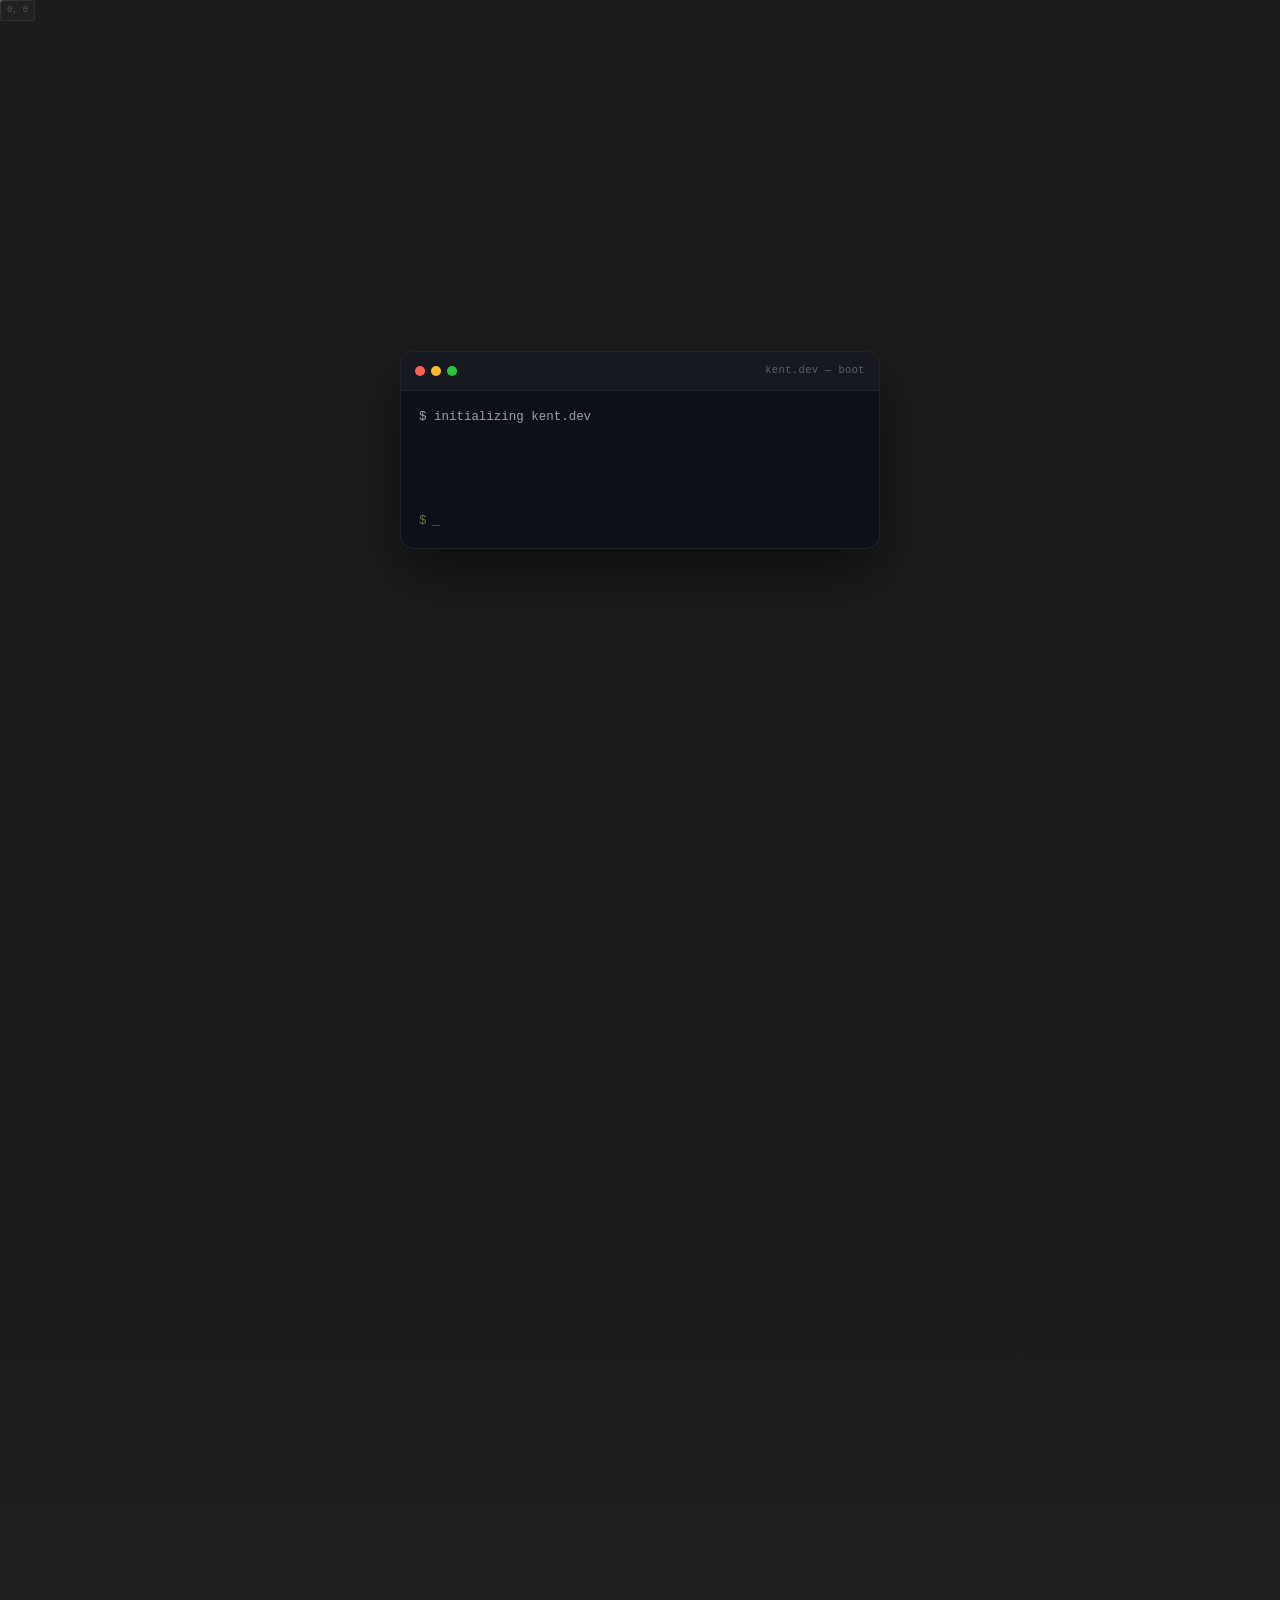
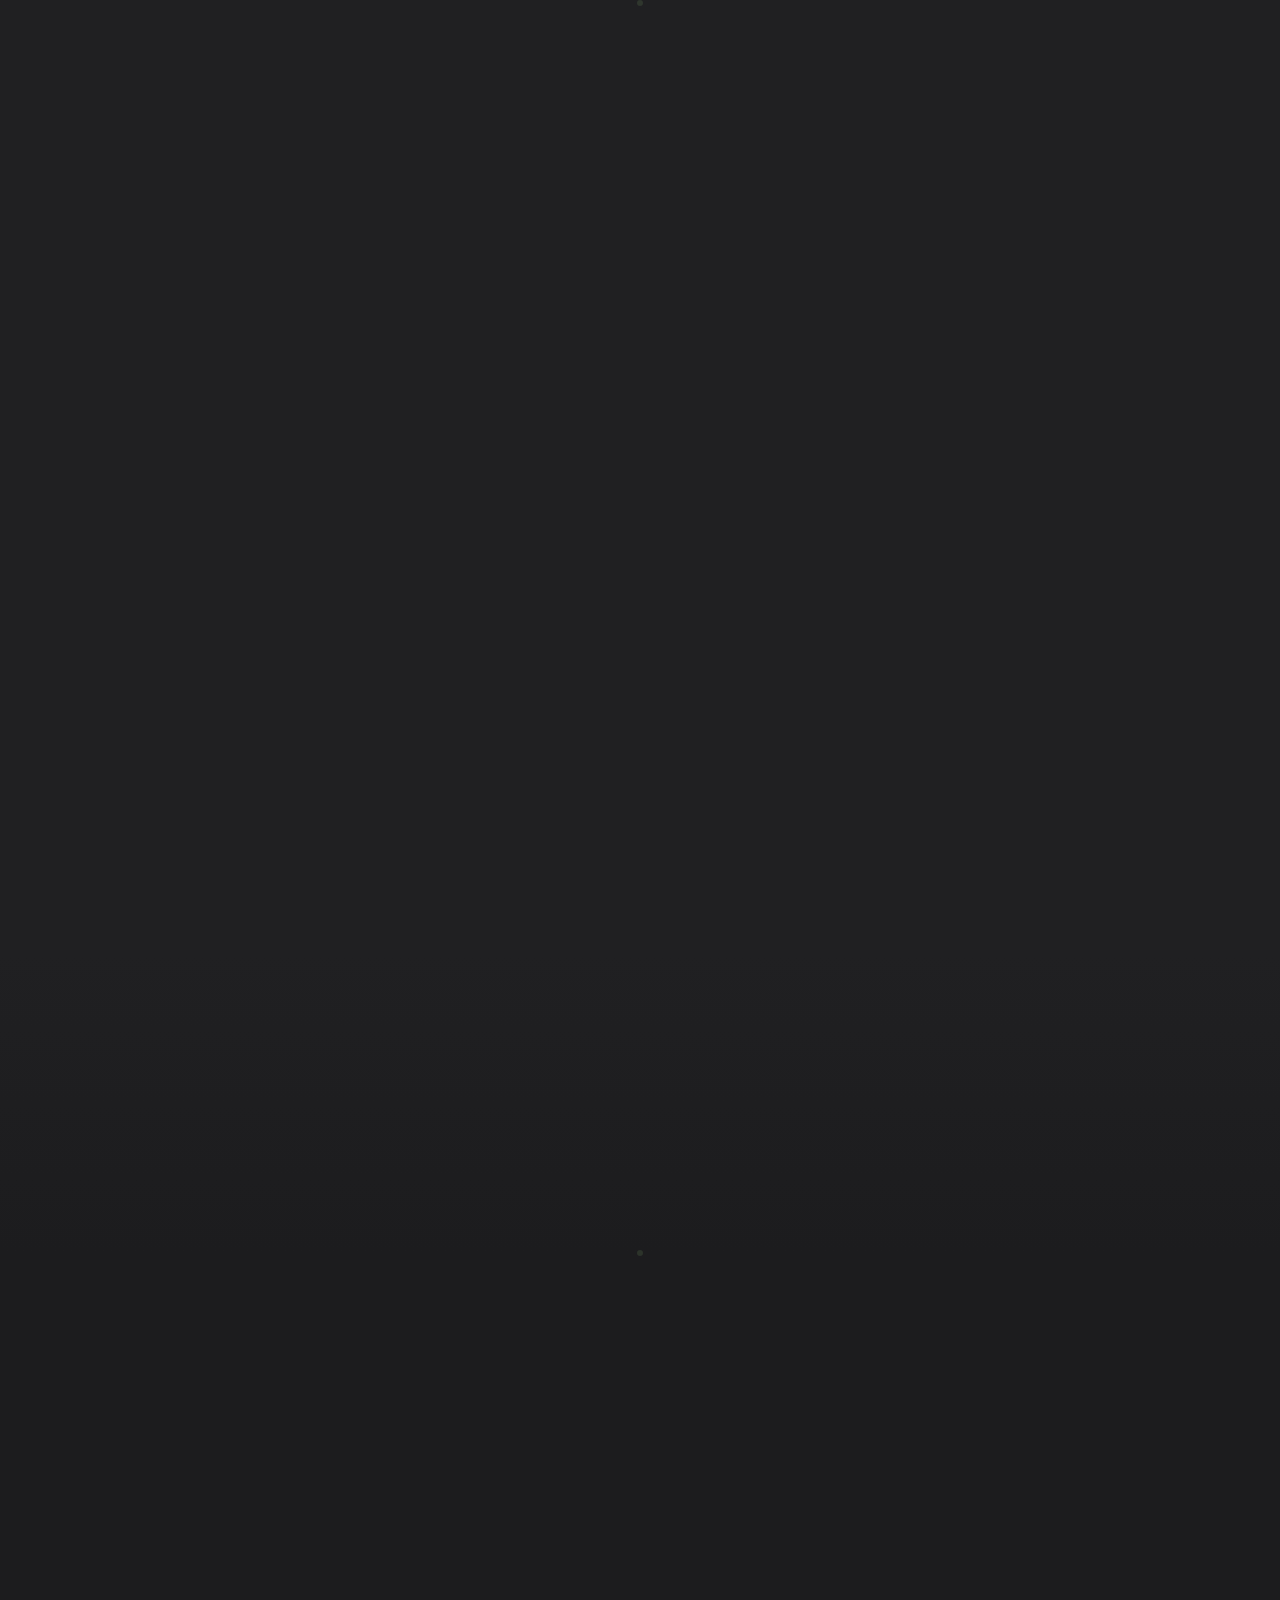
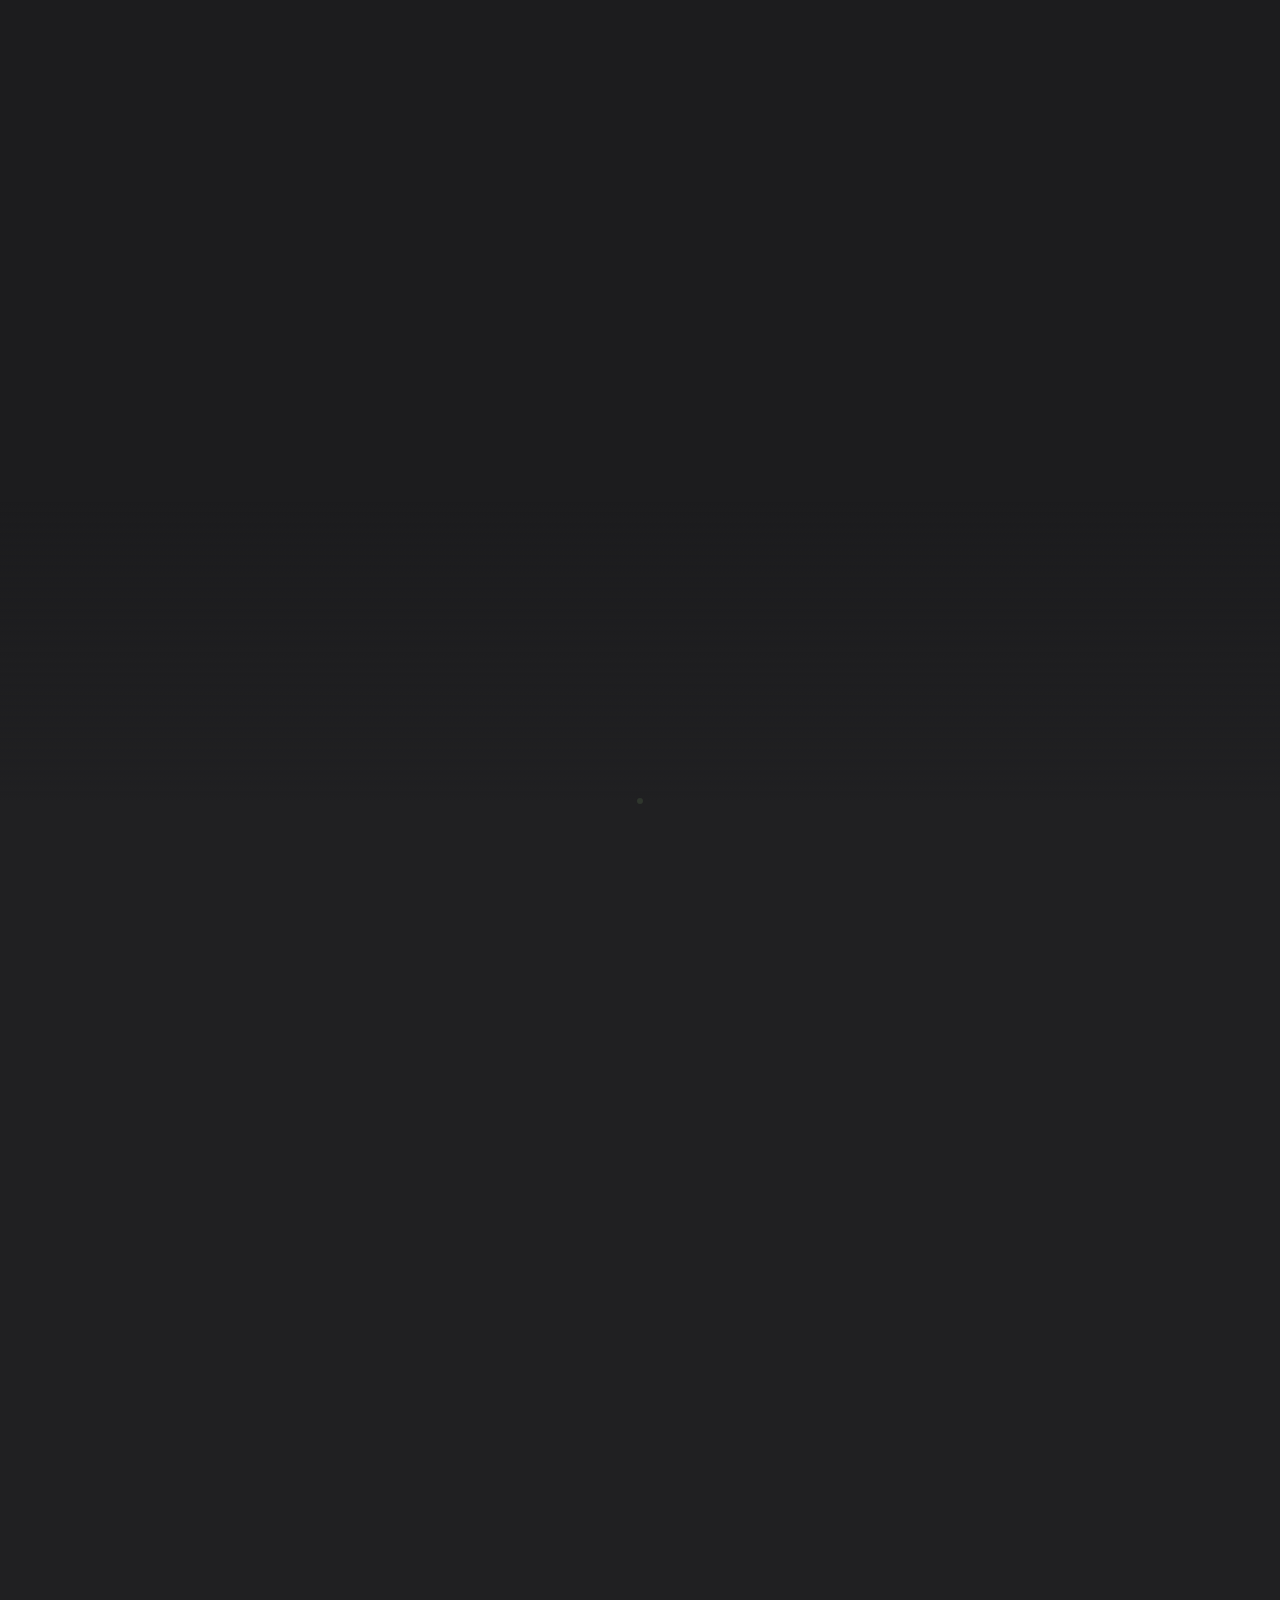
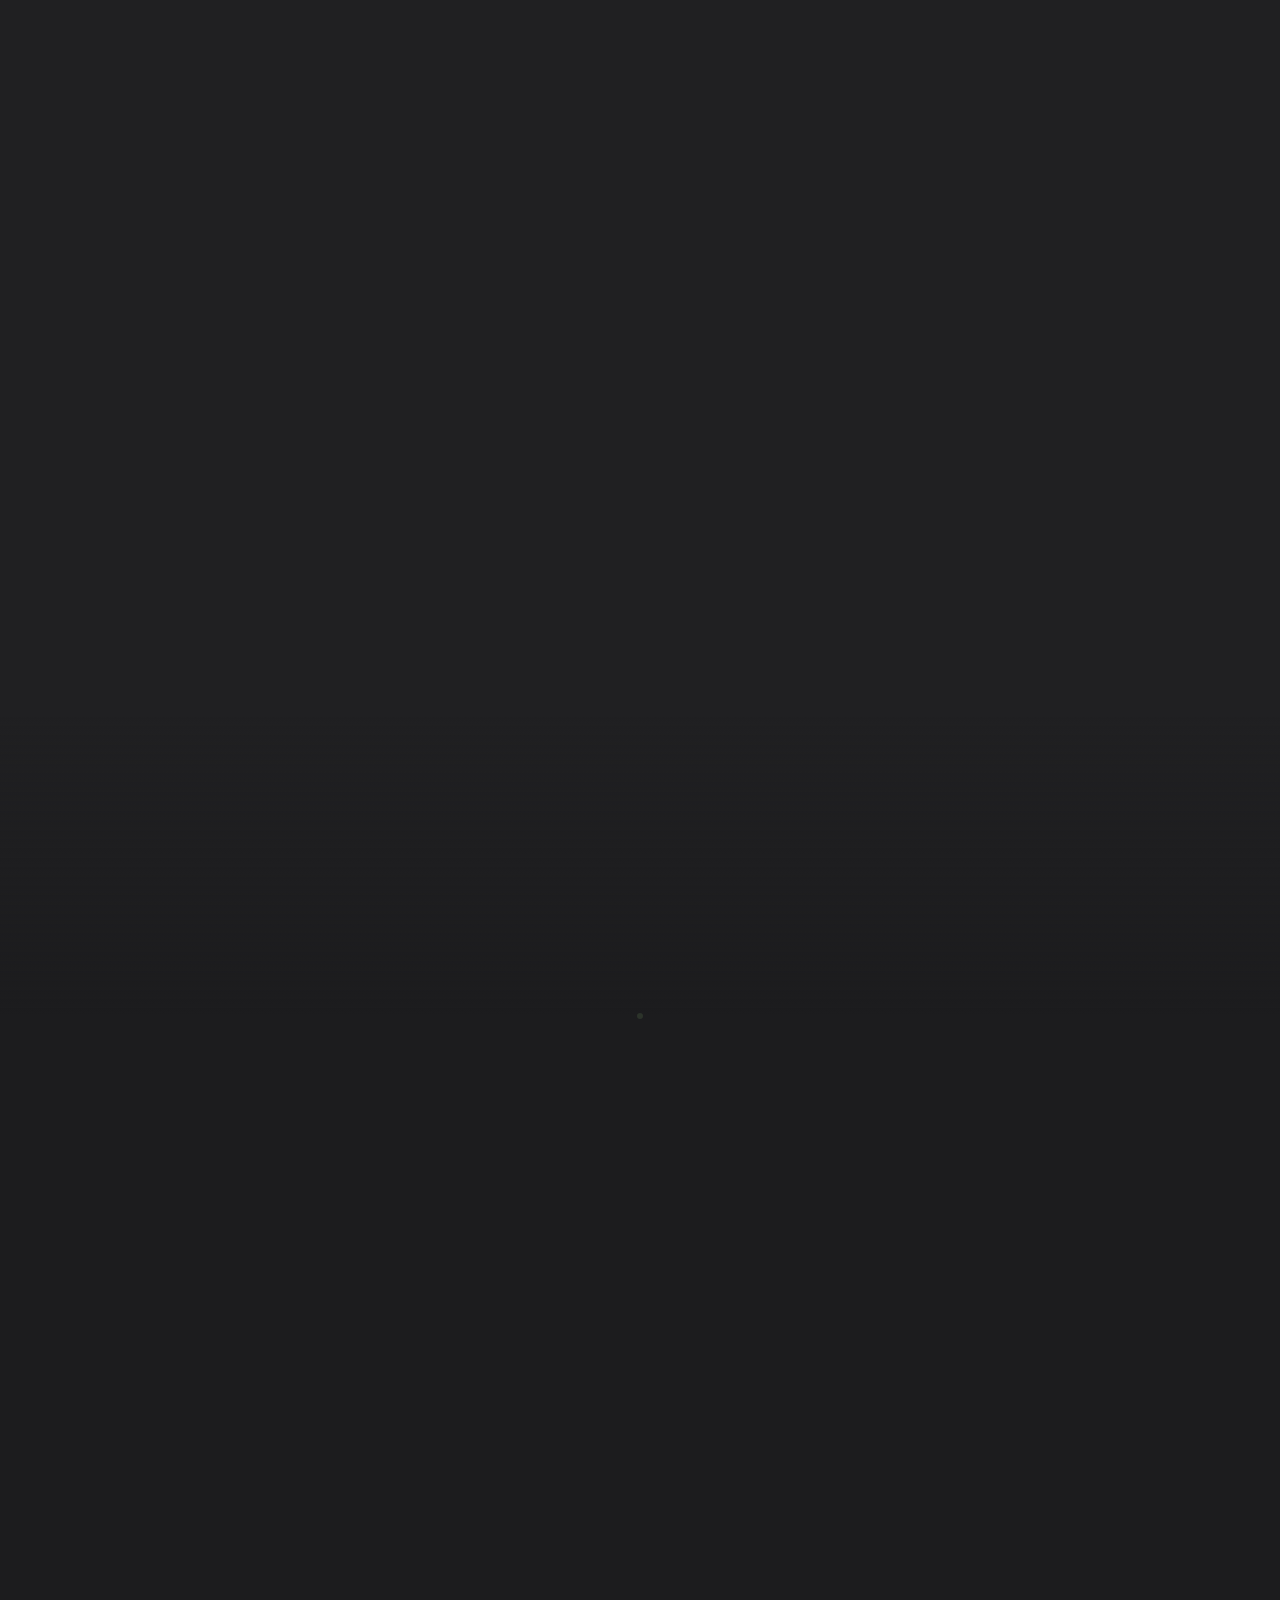
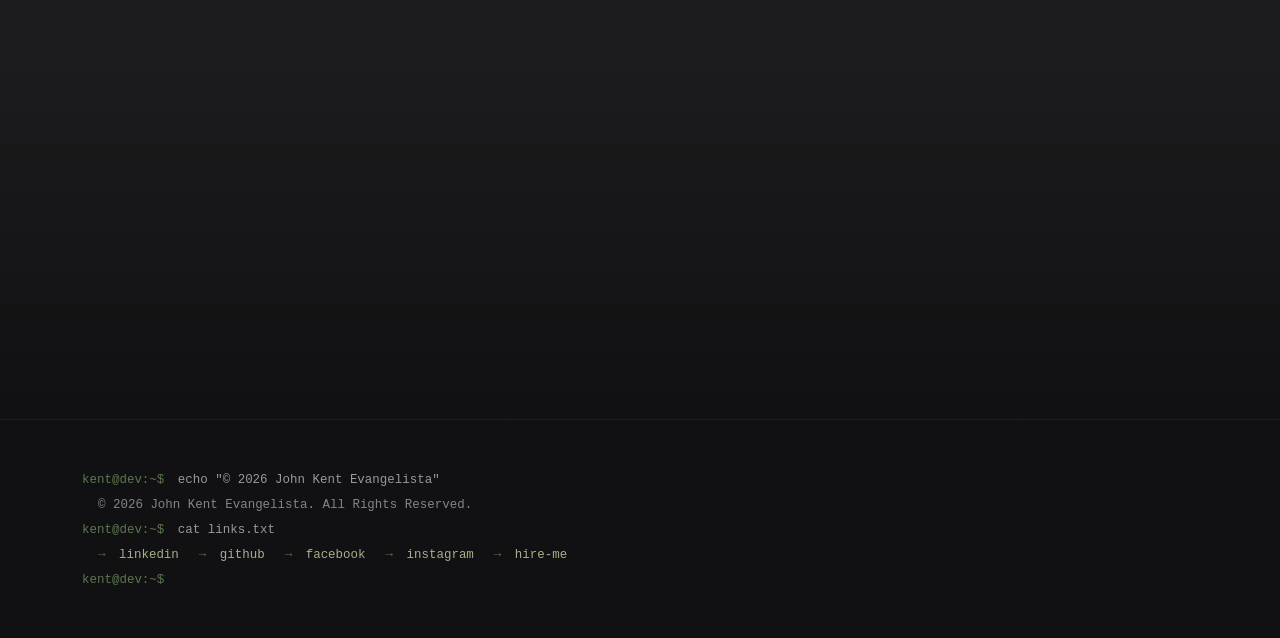
==== commit 972952e3: "Playground-first: IDE/forest experience is the homepage, client page at main.html, final chapter fun" ====
--- a/dev.html
+++ b/dev.html
@@ -1,1166 +1,12 @@
 <!DOCTYPE html>
 <html lang="en">
-
 <head>
   <meta charset="UTF-8">
-  <meta http-equiv="X-UA-Compatible" content="IE=edge">
-  <meta name="viewport" content="width=device-width, initial-scale=1, minimum-scale=1.0, shrink-to-fit=no, viewport-fit=cover">
-  <link rel="icon" type="image/svg+xml" href="favicon.svg">
-  <title>John Kent Evangelista — Dev Portfolio (Interactive)</title>
-  <meta name="author" content="John Kent Evangelista">
-  <meta name="description" content="Software Developer specializing in civic tech, SaaS, and digital transformation. Based in Zamboanga City, Philippines.">
-  <meta name="referrer" content="strict-origin-when-cross-origin">
-
-  <!-- Safari / iOS — status bar + URL bar color -->
-  <meta name="theme-color" content="#1c1c1e" id="themeColor">
-  <meta name="apple-mobile-web-app-status-bar-style" content="default">
-  <meta http-equiv="Content-Security-Policy" content="default-src 'self' https:; style-src 'self' 'unsafe-inline' https://fonts.googleapis.com; script-src 'self' 'unsafe-inline' https://cdn.jsdelivr.net; font-src 'self' https://fonts.gstatic.com; img-src 'self' data: https:;">
-
-  <!-- Fonts -->
-  <link rel="preconnect" href="https://fonts.googleapis.com">
-  <link rel="preconnect" href="https://fonts.gstatic.com" crossorigin>
-  <link href="https://fonts.googleapis.com/css2?family=Inter:wght@300;400;500;600;700;800;900&display=swap" rel="stylesheet" media="print" onload="this.media='all'">
-
-  <!-- Stylesheets -->
-  <link rel="stylesheet" type="text/css" href="vendor/bootstrap/css/bootstrap.min.css" />
-  <link rel="stylesheet" type="text/css" href="vendor/font-awesome/css/all.min.css" />
-  <link rel="stylesheet" type="text/css" href="css/style.css">
-  <!-- OpenGraph -->
-  <meta property="og:title" content="John Kent Evangelista — Software Developer">
-  <meta property="og:description" content="Building connected systems — civic tech, SaaS, and digital transformation. Based in Zamboanga City, Philippines.">
-  <meta property="og:type" content="website">
-  <meta property="og:url" content="https://dz1an.github.io/dev.html">
-  <link rel="canonical" href="https://dz1an.github.io/dev.html">
-  <meta property="og:image" content="https://dz1an.github.io/images/profile.png">
-  <meta property="og:image:width" content="741">
-  <meta property="og:image:height" content="685">
-  <meta name="twitter:card" content="summary_large_image">
-  <meta name="twitter:image" content="https://dz1an.github.io/images/profile.png">
-  <meta name="twitter:title" content="John Kent Evangelista — //kent.dev">
-  <meta name="twitter:description" content="Software Developer specializing in civic tech, SaaS, and digital transformation.">
-  <!-- Structured data (schema.org Person) -->
-  <script type="application/ld+json">
-  {
-    "@context": "https://schema.org",
-    "@type": "Person",
-    "name": "John Kent Evangelista",
-    "jobTitle": "Software Developer",
-    "url": "https://dz1an.github.io/",
-    "image": "https://dz1an.github.io/images/profile.png",
-    "address": {
-      "@type": "PostalAddress",
-      "addressLocality": "Zamboanga City",
-      "addressCountry": "PH"
-    },
-    "sameAs": [
-      "https://www.linkedin.com/in/john-kent-evangelista-lsswb-482435307/",
-      "https://github.com/kent-vintazk",
-      "https://www.facebook.com/tabibito12/",
-      "https://www.instagram.com/dziannn/"
-    ]
-  }
-  </script>
+  <title>Redirecting…</title>
+  <meta http-equiv="refresh" content="0; url=/">
+  <link rel="canonical" href="https://dz1an.github.io/">
 </head>
-
 <body>
-
-  <!-- Skip to content (keyboard accessibility) -->
-  <a class="skip-link" href="#home">Skip to content</a>
-
-  <!-- No-JS fallback: reveal the static page if the loader's JS never runs -->
-  <noscript>
-    <style>
-      body:not(.loaded) { overflow: auto !important; }
-      #preloader { display: none !important; }
-    </style>
-  </noscript>
-
-  <!-- macOS Notification Toast -->
-  <div class="mac-toast" id="macToast">
-    <div class="mac-toast-icon"><i class="fas fa-check"></i></div>
-    <div class="mac-toast-text">
-      <span class="mac-toast-title" id="toastTitle">Success</span>
-      <span class="mac-toast-sub" id="toastSub">Action completed</span>
-    </div>
-  </div>
-
-  <!-- Scroll progress bar -->
-  <div class="scroll-progress" id="scrollProgress"></div>
-
-  <!-- Code scroll spy (desktop) -->
-  <div class="scroll-spy-widget d-none d-xl-flex" id="scrollSpy">
-    <span class="spy-comment">// viewing →</span>
-    <span class="spy-section" id="spySection">#home</span>
-    <span class="spy-line" id="spyLine">ln 1</span>
-  </div>
-
-  <!-- Custom cursor (desktop) — Xcode crosshair -->
-  <div class="custom-cursor d-none d-lg-block" id="customCursor">
-    <div class="xc-cursor" id="xcCursor">
-      <!-- Crosshair lines -->
-      <span class="xc-h"></span>
-      <span class="xc-v"></span>
-      <!-- Center dot -->
-      <span class="xc-center"></span>
-    </div>
-    <!-- Coordinate label -->
-    <div class="xc-label" id="xcLabel">0, 0</div>
-  </div>
-
-  <!-- Cursor glow (desktop) -->
-  <div class="cursor-glow d-none d-lg-block"></div>
-
-  <!-- Creative Mode 3D Canvas -->
-  <canvas id="creativeCanvas"></canvas>
-
-  <!-- Creative Mode — Scroll-driven Journey -->
-  <div class="creative-hud" id="creativeHud">
-    <!-- Fixed top bar -->
-    <div class="creative-hud-top">
-      <span class="creative-hud-brand"><span class="brand-slash">//</span>kent<span class="brand-dot">.dev</span></span>
-      <div class="creative-hud-divider"></div>
-      <button class="creative-hud-back" id="creativeBackBtn">
-        <i class="fas fa-code"></i> Code Mode
-      </button>
-    </div>
-
-    <!-- Scroll progress indicator -->
-    <div class="creative-scroll-progress" id="creativeProgress"></div>
-
-    <!-- Chapter progress dots -->
-    <div class="creative-dots" id="creativeDots">
-      <div class="creative-dot active" data-chapter="0"><span>Enter</span></div>
-      <div class="creative-dot" data-chapter="1"><span>Path</span></div>
-      <div class="creative-dot" data-chapter="2"><span>Clearing</span></div>
-      <div class="creative-dot" data-chapter="3"><span>Method</span></div>
-      <div class="creative-dot" data-chapter="4"><span>Vintech</span></div>
-      <div class="creative-dot" data-chapter="5"><span>Grove</span></div>
-      <div class="creative-dot" data-chapter="6"><span>Stack</span></div>
-      <div class="creative-dot" data-chapter="7"><span>Award</span></div>
-      <div class="creative-dot" data-chapter="8"><span>Rising</span></div>
-      <div class="creative-dot" data-chapter="9"><span>Connect</span></div>
-    </div>
-
-    <!-- Fixed social + mute -->
-    <div class="creative-hud-social">
-      <button class="creative-mute-btn" id="forestMuteBtn" aria-label="Toggle sound">
-        <i class="fas fa-volume-up"></i>
-      </button>
-      <a href="https://www.linkedin.com/in/john-kent-evangelista-lsswb-482435307/" target="_blank" rel="noopener noreferrer" aria-label="LinkedIn"><i class="fab fa-linkedin-in"></i></a>
-      <a href="https://github.com/kent-vintazk" target="_blank" rel="noopener noreferrer" aria-label="GitHub"><i class="fab fa-github"></i></a>
-    </div>
-    <div class="creative-hud-stats" id="creativeStats">
-      <span id="creativeShapeCount">lights: 0</span>
-      <span>scroll to walk</span>
-    </div>
-    <div class="creative-music-credit">
-      <span class="credit-icon"><i class="fas fa-music"></i></span> Music by <a href="https://www.youtube.com/watch?v=pM_yiZyC4dU" target="_blank" rel="noopener noreferrer" style="color: inherit; text-decoration: underline; text-decoration-color: rgba(163,177,138,0.2); pointer-events: auto;">Alex-Productions</a>
-    </div>
-
-    <!-- Scroll container — drives the 3D camera -->
-    <div class="creative-scroll" id="creativeScroll">
-
-      <!-- Ch 0: The Road -->
-      <div class="creative-chapter" data-chapter="0">
-        <div class="chapter-content chapter-left">
-          <span class="chapter-label">001 / The Road</span>
-          <h2>The Road<br>Ahead</h2>
-          <p>The longest journeys begin without fanfare — just a quiet step forward and the decision not to stop. Walk with me.</p>
-          <span class="chapter-scroll-cue"><i class="fas fa-chevron-down"></i> Scroll to walk the path</span>
-        </div>
-      </div>
-
-      <!-- Ch 1: Origin -->
-      <div class="creative-chapter" data-chapter="1">
-        <div class="chapter-content chapter-right">
-          <span class="chapter-label">002 / Origin</span>
-          <h2>Where the<br>Path Began</h2>
-          <p>Born in Zamboanga City. Forged in computer science. Some travelers chase the horizon — I chose to walk toward the people nobody else was going to help.</p>
-        </div>
-      </div>
-
-      <!-- Ch 2: The Rest -->
-      <div class="creative-chapter" data-chapter="2">
-        <div class="chapter-content chapter-left">
-          <span class="chapter-label">003 / The Rest</span>
-          <h2>The Resting<br>Place</h2>
-          <p>Full-stack architecture. Lean Six Sigma discipline. The road teaches patience — rushing past a resting place means missing what it had to offer.</p>
-        </div>
-      </div>
-
-      <!-- Ch 3: The Journal -->
-      <div class="creative-chapter" data-chapter="3">
-        <div class="chapter-content chapter-right">
-          <span class="chapter-label">004 / The Journal</span>
-          <h2>The<br>Journal</h2>
-          <p>LSSWB certified. Sprint planning, feature scoping. Every traveler keeps a journal — not for power, but to remember what they've learned and why it mattered.</p>
-        </div>
-      </div>
-
-      <!-- Ch 4: First Waypoints -->
-      <div class="creative-chapter" data-chapter="4">
-        <div class="chapter-content chapter-left">
-          <span class="chapter-label">005 / Waypoints</span>
-          <h2>First<br>Waypoints</h2>
-          <p>Vintech — an outsourcing platform that won a national award. ZamGo — a directory of 636+ businesses. Every waypoint marks a place where someone's life became a little easier.</p>
-          <div class="chapter-links">
-            <a href="https://app.vintech.vintazk.com" target="_blank" rel="noopener noreferrer"><i class="fas fa-external-link-alt"></i> Vintech</a>
-            <a href="https://zamgo.vintazk.com" target="_blank" rel="noopener noreferrer"><i class="fas fa-external-link-alt"></i> ZamGo</a>
-          </div>
-        </div>
-      </div>
-
-      <!-- Ch 5: More Light -->
-      <div class="creative-chapter" data-chapter="5">
-        <div class="chapter-content chapter-right">
-          <span class="chapter-label">006 / Light</span>
-          <h2>More Light<br>in the Dark</h2>
-          <p>Vintazk University. Barangay Connect. SmartScore. Three more lights left behind — because the things we build for others are the only parts of the journey that truly outlast us.</p>
-        </div>
-      </div>
-
-      <!-- Ch 6: Tools -->
-      <div class="creative-chapter" data-chapter="6">
-        <div class="chapter-content chapter-left">
-          <span class="chapter-label">007 / Tools</span>
-          <h2>What I Carry<br>With Me</h2>
-          <p>React, Supabase, Python, Flutter — every tool picked up along the road was earned, not given. Each one light enough to carry. Together, heavy enough to change things.</p>
-        </div>
-      </div>
-
-      <!-- Ch 7: The Mark -->
-      <div class="creative-chapter" data-chapter="7">
-        <div class="chapter-content chapter-center">
-          <span class="chapter-label">008 / The Mark</span>
-          <h2>A Mark Left<br>Behind</h2>
-          <p>2025 Productivity Olympics — National Winner. The world rarely notices the traveler who works in silence. But the marks left along the road speak for themselves.</p>
-          <div class="chapter-links">
-            <a href="https://www.linkedin.com/pulse/zampen-pride-vintazk-outsourcing-triumphs-2025-productivity-4fjdc/" target="_blank" rel="noopener noreferrer"><i class="fab fa-linkedin-in"></i> Read the Story</a>
-          </div>
-        </div>
-      </div>
-
-      <!-- Ch 8: Rising -->
-      <div class="creative-chapter" data-chapter="8">
-        <div class="chapter-content chapter-right">
-          <span class="chapter-label">009 / Rising</span>
-          <h2>Rising<br>Above</h2>
-          <p>Executive Education at <strong>Asian Institute of Management</strong>. Digital Transformation. You only understand how far you've come when you stop to look back — and realize the flowers have been blooming behind you all along.</p>
-        </div>
-      </div>
-
-      <!-- Ch 9: Continue -->
-      <div class="creative-chapter" data-chapter="9">
-        <div class="chapter-content chapter-center">
-          <span class="chapter-label">010 / Continue</span>
-          <h2>The Journey<br>Continues</h2>
-          <p>The road stretches on. There are always more people to meet, more places that need light. Your project could be the next waypoint on this journey.</p>
-          <div class="chapter-cta">
-            <a href="#contact" class="creative-cta-btn" id="creativeContactBtn"><i class="fas fa-envelope"></i> Get in Touch</a>
-            <a href="#projects" class="creative-cta-outline" id="creativeProjectsBtn"><i class="fas fa-arrow-right"></i> View Portfolio</a>
-          </div>
-        </div>
-      </div>
-
-    </div>
-  </div>
-
-  <!-- Terminal Preloader -->
-  <div id="preloader">
-    <div class="terminal-preloader">
-      <div class="terminal-header">
-        <span class="terminal-dot terminal-dot-red"></span>
-        <span class="terminal-dot terminal-dot-yellow"></span>
-        <span class="terminal-dot terminal-dot-green"></span>
-        <span class="terminal-title">kent.dev — boot</span>
-      </div>
-      <div class="terminal-body" id="terminalBody">
-        <div class="terminal-line terminal-prompt">$ initializing kent.dev</div>
-      </div>
-      <div class="terminal-cursor-line">
-        <span class="terminal-prompt-symbol">$</span>
-        <span class="terminal-blink">_</span>
-      </div>
-    </div>
-  </div>
-
-  <!-- Navbar -->
-  <nav class="navbar navbar-expand-lg" id="mainNav">
-    <div class="container">
-      <a class="navbar-brand" href="#home"><span class="brand-slash">//</span>kent<span class="brand-dot">.dev</span></a>
-      <div class="d-flex align-items-center gap-2 order-lg-3">
-        <button class="sound-toggle" id="soundToggle" aria-label="Toggle sound">
-          <i class="fas fa-volume-up"></i>
-        </button>
-        <button class="theme-toggle" id="themeToggle" aria-label="Toggle creative mode">
-          <span class="toggle-track">
-            <span class="toggle-thumb">
-              <i class="fas fa-tree icon-sun"></i>
-              <i class="fas fa-code icon-moon"></i>
-            </span>
-          </span>
-          <span class="toggle-aftershock" id="toggleAftershock"></span>
-        </button>
-        <button class="navbar-toggler" type="button" data-bs-toggle="collapse" data-bs-target="#navbarNav"
-          aria-controls="navbarNav" aria-expanded="false" aria-label="Toggle navigation">
-          <span class="hamburger-lines">
-            <span></span>
-            <span></span>
-            <span></span>
-          </span>
-        </button>
-      </div>
-      <div class="collapse navbar-collapse justify-content-center" id="navbarNav">
-        <ul class="navbar-nav mx-auto mb-2 mb-lg-0">
-          <li class="nav-item"><a class="nav-link active" href="#home">Home</a></li>
-          <li class="nav-item"><a class="nav-link" href="#about">About</a></li>
-          <li class="nav-item"><a class="nav-link" href="#expertise">Expertise</a></li>
-          <li class="nav-item"><a class="nav-link" href="#skills">Skills</a></li>
-          <li class="nav-item"><a class="nav-link" href="#resume">Resume</a></li>
-          <li class="nav-item"><a class="nav-link" href="#projects">Projects</a></li>
-          <li class="nav-item"><a class="nav-link" href="#contact">Contact</a></li>
-        </ul>
-        <a href="#contact" class="nav-cta magnetic-btn d-none d-lg-inline-block">Let's Talk</a>
-      </div>
-    </div>
-  </nav>
-
-  <!-- Hero Section — Bento Grid Dashboard -->
-  <section id="home" class="hero">
-    <!-- Particle canvas -->
-    <canvas id="particleCanvas"></canvas>
-    <!-- Animated mesh background -->
-    <div class="hero-bg-mesh">
-      <div class="blob blob-1"></div>
-      <div class="blob blob-2"></div>
-      <div class="blob blob-3"></div>
-    </div>
-
-    <div class="container">
-      <div class="bento-mega-card mac-window ide-hero">
-      <div class="ide-hero-layout">
-        <!-- IDE Titlebar -->
-        <div class="ide-titlebar">
-          <div class="xcode-dots">
-            <span class="xcode-dot xcode-dot-red"></span>
-            <span class="xcode-dot xcode-dot-yellow"></span>
-            <span class="xcode-dot xcode-dot-green"></span>
-          </div>
-          <span class="ide-filename">kent.dev.xcworkspace</span>
-          <button class="xcode-badge ide-run-btn" id="ideRunBtn" title="Run the forest"><i class="fas fa-play"></i> Build & Run</button>
-        </div>
-
-        <!-- IDE Body -->
-        <div class="ide-body">
-          <!-- LEFT: Sidebar -->
-          <div class="ide-sidebar">
-            <div class="ide-sidebar-section">
-              <div class="xcode-sidebar-label">PROJECT</div>
-              <div class="xcode-file active"><i class="fas fa-folder"></i> kent.dev/</div>
-            </div>
-            <div class="ide-profile-thumb">
-              <img src="images/profile.png" alt="John Kent Evangelista" loading="lazy">
-            </div>
-            <div class="ide-sidebar-section">
-              <div class="xcode-sidebar-label">NAVIGATOR</div>
-              <div class="xcode-file"><i class="fas fa-user"></i> about.md</div>
-              <div class="xcode-file active"><i class="fas fa-file-code"></i> README.md</div>
-              <div class="xcode-file"><i class="fas fa-briefcase"></i> projects/</div>
-              <div class="xcode-file"><i class="fas fa-envelope"></i> contact.swift</div>
-              <div class="xcode-file ide-forest-file"><i class="fas fa-tree" style="color:#5C7650"></i> forest.js</div>
-            </div>
-            <div class="ide-sidebar-section">
-              <div class="xcode-sidebar-label">LINKS</div>
-              <a href="https://www.linkedin.com/in/john-kent-evangelista-lsswb-482435307/" target="_blank" rel="noopener noreferrer" class="xcode-file ide-link"><i class="fab fa-linkedin-in"></i> LinkedIn</a>
-              <a href="https://github.com/kent-vintazk" target="_blank" rel="noopener noreferrer" class="xcode-file ide-link"><i class="fab fa-github"></i> GitHub</a>
-              <a href="https://www.facebook.com/tabibito12/" target="_blank" rel="noopener noreferrer" class="xcode-file ide-link"><i class="fab fa-facebook-f"></i> Facebook</a>
-              <a href="https://www.instagram.com/dziannn/" target="_blank" rel="noopener noreferrer" class="xcode-file ide-link"><i class="fab fa-instagram"></i> Instagram</a>
-            </div>
-            <div class="ide-sidebar-section">
-              <button id="downloadCVButton" class="cv-button magnetic-btn ide-cv-btn"><i class="fas fa-download"></i> Resume.pdf</button>
-            </div>
-          </div>
-
-          <!-- CENTER: Editor -->
-          <div class="ide-main">
-            <div class="xcode-tabs" role="tablist" aria-label="Editor files">
-              <span class="xcode-tab active" data-tab="readme" id="tab-readme" role="tab" tabindex="0" aria-selected="true" aria-controls="tabReadme">README.md</span>
-              <span class="xcode-tab" data-tab="skills" id="tab-skills" role="tab" tabindex="-1" aria-selected="false" aria-controls="tabSkills">skills.json</span>
-              <span class="xcode-tab" data-tab="forest" id="tab-forest" role="tab" tabindex="-1" aria-selected="false" aria-controls="tabForest"><i class="fas fa-tree" style="color:#5C7650;font-size:0.6rem;margin-right:3px"></i> forest.js</span>
-              <span class="xcode-tab" data-tab="debug" id="tab-debug" role="tab" tabindex="-1" aria-selected="false" aria-controls="tabDebug"><i class="fas fa-bug" style="color:#FF6B6B;font-size:0.6rem;margin-right:3px"></i> debug.js</span>
-            </div>
-            <!-- Breadcrumb -->
-            <div class="ide-breadcrumb" id="ideBreadcrumb">
-              <span>kent.dev</span> <span class="ide-bc-sep">&rsaquo;</span>
-              <span>src</span> <span class="ide-bc-sep">&rsaquo;</span>
-              <span class="ide-bc-active" id="ideBcFile">README.md</span>
-            </div>
-
-            <!-- Tab: README.md -->
-            <div class="ide-editor ide-tab-panel active" id="tabReadme" role="tabpanel" tabindex="0" aria-labelledby="tab-readme">
-              <div class="ide-comment">// kent.dev — README.md</div>
-              <div class="hero-badge"><span class="pulse-dot"></span> Open to Opportunities</div>
-              <h1><span class="name-gradient text-scramble glitch-text" data-text="John Kent">John Kent</span><br><span class="text-scramble glitch-text" data-text="Evangelista">Evangelista</span></h1>
-              <p class="credential">LSSWB &mdash; Lean Six Sigma White Belt</p>
-              <p class="hero-summary">Results-driven Software Developer building civic tech platforms, SaaS systems, and business directory solutions for VINTAZK Outsourcing.</p>
-              <div class="hero-buttons">
-                <a href="#projects" class="btn-primary-custom magnetic-btn">View My Work <i class="fas fa-arrow-right"></i></a>
-                <a href="#contact" class="btn-outline-custom magnetic-btn">Get in Touch</a>
-              </div>
-            </div>
-
-            <!-- Tab: skills.json (mini version) -->
-            <div class="ide-editor ide-tab-panel" id="tabSkills" style="display:none" role="tabpanel" tabindex="0" aria-labelledby="tab-skills">
-              <div class="ide-comment">// kent.dev — skills.json</div>
-              <pre class="ide-code-block">{
-  "languages": ["Python", "JavaScript", "Dart"],
-  "frameworks": ["React", "Django", "Flutter"],
-  "databases": ["Supabase", "PostgreSQL", "SQLite"],
-  "tools": ["Git", "Xcode", "n8n", "Selenium"]
-}</pre>
-            </div>
-
-            <!-- Tab: forest.js (THE CODE FOR THE FOREST) -->
-            <div class="ide-editor ide-tab-panel" id="tabForest" style="display:none" role="tabpanel" tabindex="0" aria-labelledby="tab-forest">
-              <div class="ide-comment">// forest.js — the code that builds my world</div>
-              <pre class="ide-code-block"><span class="code-keyword">import</span> { Scene, Forest, Camp } <span class="code-keyword">from</span> <span class="code-string">"three"</span>;
-
-<span class="code-keyword">const</span> <span class="code-fn">world</span> = <span class="code-keyword">new</span> Scene({
-  terrain:   <span class="code-string">"moonlit forest"</span>,
-  path:      <span class="code-string">"winding trail"</span>,
-  mood:      <span class="code-string">"fireflies"</span>
-});
-
-world.<span class="code-fn">add</span>(Camp, {
-  tent:      <span class="code-keyword">true</span>,
-  campfire:  <span class="code-string">"glowing"</span>,
-  bedroll:   <span class="code-keyword">true</span>
-});
-
-world.<span class="code-fn">add</span>(Lanterns, [
-  <span class="code-string">"Vintech"</span>, <span class="code-string">"ZamGo"</span>, <span class="code-string">"Vintazk Uni"</span>,
-  <span class="code-string">"Barangay Connect"</span>, <span class="code-string">"SmartScore"</span>
-]);
-
-world.<span class="code-fn">add</span>(Fireflies, [
-  <span class="code-string">"React"</span>, <span class="code-string">"Supabase"</span>, <span class="code-string">"Python"</span>,
-  <span class="code-string">"Flutter"</span>, <span class="code-string">"Node.js"</span>, <span class="code-string">"Django"</span>
-]);
-
-<span class="code-comment">// Press Build & Run to enter the forest →</span>
-world.<span class="code-fn">render</span>();</pre>
-              <div class="forest-run-prompt">
-                <span class="forest-run-hint"><i class="fas fa-play" style="color:#34C759"></i> Press <kbd>&#9654; Build & Run</kbd> in the toolbar or <kbd>Cmd+/</kbd> to execute</span>
-              </div>
-            </div>
-
-            <!-- Tab: debug.js (THE PUZZLE) -->
-            <div class="ide-editor ide-tab-panel" id="tabDebug" style="display:none" role="tabpanel" tabindex="0" aria-labelledby="tab-debug">
-              <div class="ide-comment">// debug.js — Can you fix the bug?</div>
-              <div class="ide-comment">// This function should return "Hello, World!"</div>
-              <div class="ide-comment">// but something is wrong. Fix it below.</div>
-              <pre class="ide-code-block debug-code"><span class="code-keyword">function</span> <span class="code-fn">greet</span>() {
-  <span class="code-keyword">const</span> message = <span class="code-string">"Hello, "</span> + <span class="code-string">"World"</span>
-  <span class="code-keyword">return</span> message<span class="code-error">;</span>
-}
-
-<span class="code-comment">// Expected output: "Hello, World!"</span>
-<span class="code-comment">// Actual output:   "Hello, World"</span>
-<span class="code-comment">// What's the missing character?</span></pre>
-              <div class="debug-prompt">
-                <label class="debug-label"><i class="fas fa-terminal"></i> Fix: type the missing character</label>
-                <div class="debug-input-row">
-                  <input type="text" class="debug-input" id="debugInput" placeholder='Type your answer...' maxlength="5" autocomplete="off" spellcheck="false">
-                  <button class="debug-submit" id="debugSubmit"><i class="fas fa-play"></i> Run</button>
-                </div>
-                <div class="debug-result" id="debugResult"></div>
-              </div>
-            </div>
-
-            <!-- Status bar -->
-            <div class="ide-statusbar" id="ideStatusbar">
-              <span><i class="fas fa-code-branch"></i> main</span>
-              <span id="ideErrors"><i class="fas fa-check-circle"></i> 0 errors</span>
-              <span>UTF-8</span>
-              <span>Ln 1, Col 1</span>
-            </div>
-          </div>
-
-          <!-- RIGHT: Inspector -->
-          <div class="ide-inspector">
-            <div class="xcode-sidebar-label">INSPECTOR</div>
-            <div class="ide-metric">
-              <div class="ide-metric-value count-up" data-target="10" data-suffix="+">0</div>
-              <div class="ide-metric-label">Projects</div>
-            </div>
-            <div class="ide-metric">
-              <div class="ide-metric-value count-up" data-target="636" data-suffix="+">0</div>
-              <div class="ide-metric-label">Businesses Indexed</div>
-            </div>
-            <div class="ide-metric">
-              <div class="ide-metric-value">1st</div>
-              <div class="ide-metric-label">National</div>
-            </div>
-            <div class="ide-inspector-divider"></div>
-            <div class="ide-award">
-              <span class="badge-icon icon-trophy"><i class="fas fa-trophy"></i></span>
-              <div>
-                <div class="bento-award-title">National Winner</div>
-                <div class="bento-award-sub">2025 Productivity Olympics</div>
-              </div>
-            </div>
-            <div class="ide-inspector-divider"></div>
-            <div class="xcode-sidebar-label">FRAMEWORKS</div>
-            <div class="ide-frameworks">
-              <span class="skill-tag">Python</span>
-              <span class="skill-tag">Flutter</span>
-              <span class="skill-tag">React</span>
-              <span class="skill-tag">Django</span>
-              <span class="skill-tag">Supabase</span>
-              <span class="skill-tag">Node.js</span>
-              <span class="skill-tag">Xcode</span>
-            </div>
-            <div class="ide-inspector-divider"></div>
-            <div class="ide-location"><i class="fas fa-map-marker-alt"></i> Zamboanga City, PH</div>
-          </div>
-        </div>
-
-        <!-- Mobile-only header (hidden on desktop) -->
-        <div class="ide-mobile-header d-lg-none">
-          <img src="images/profile.png" alt="John Kent" class="ide-mobile-avatar" loading="lazy">
-          <div class="ide-mobile-info">
-            <h4>John Kent Evangelista</h4>
-            <div class="about-location"><i class="fas fa-map-marker-alt"></i> Zamboanga City, PH</div>
-          </div>
-          <div class="ide-mobile-social">
-            <a href="https://www.linkedin.com/in/john-kent-evangelista-lsswb-482435307/" target="_blank" rel="noopener noreferrer" aria-label="LinkedIn"><i class="fab fa-linkedin-in"></i></a>
-            <a href="https://github.com/kent-vintazk" target="_blank" rel="noopener noreferrer" aria-label="GitHub"><i class="fab fa-github"></i></a>
-            <button class="ide-mobile-cv" onclick="document.getElementById('downloadCVButton').click()" aria-label="Download CV"><i class="fas fa-download"></i></button>
-          </div>
-        </div>
-
-        <!-- Console -->
-        <div class="ide-console">
-          <div class="ide-console-tab"><i class="fas fa-terminal"></i> Console</div>
-          <div class="xc-console-line">
-            <span class="xc-prompt">$</span>
-            <span class="xc-cmd-text">./kent --role</span>
-            <span class="xc-output"><span class="typing"></span></span>
-          </div>
-        </div>
-      </div>
-      </div>
-    </div>
-  </section>
-
-  <!-- About anchor (content merged into hero bento) -->
-  <div id="about"></div>
-
-  <!-- Expertise Section -->
-  <section id="expertise" class="section section-divider section-divider-first" data-annotation="// line 42 — expertise.swift">
-    <div class="container">
-      <div class="text-center mb-5 reveal">
-        <span class="section-badge">What I Do</span>
-        <h2 class="section-title">My Expertise</h2>
-        <p class="section-subtitle">Building impactful software solutions across multiple domains</p>
-      </div>
-      <div class="row g-4">
-        <div class="col-md-6 col-lg-3 reveal reveal-delay-1">
-            <div class="expertise-card tilt-card xcode-target">
-              <div class="xt-header">
-                <span class="xt-icon"><i class="fas fa-layer-group"></i></span>
-                <div class="xt-meta">
-                  <h5>Full-Stack Development</h5>
-                  <span class="xt-scheme">Target: Web + Mobile</span>
-                </div>
-                <span class="xt-status xt-status-active"><i class="fas fa-play"></i></span>
-              </div>
-              <p>Building end-to-end web and mobile applications using React, Flutter, Django, and Supabase with modern architecture patterns.</p>
-              <div class="xt-footer"><span class="xt-badge">6 Frameworks</span><span class="xt-build">Build Succeeded</span></div>
-            </div>
-        </div>
-        <div class="col-md-6 col-lg-3 reveal reveal-delay-2">
-            <div class="expertise-card tilt-card xcode-target">
-              <div class="xt-header">
-                <span class="xt-icon"><i class="fas fa-city"></i></span>
-                <div class="xt-meta">
-                  <h5>Civic Tech & SaaS</h5>
-                  <span class="xt-scheme">Target: Community</span>
-                </div>
-                <span class="xt-status xt-status-active"><i class="fas fa-play"></i></span>
-              </div>
-              <p>Designing platforms that serve communities, from barangay management systems to city-wide business directories.</p>
-              <div class="xt-footer"><span class="xt-badge">5 Platforms</span><span class="xt-build">636+ Users</span></div>
-            </div>
-        </div>
-        <div class="col-md-6 col-lg-3 reveal reveal-delay-3">
-            <div class="expertise-card tilt-card xcode-target">
-              <div class="xt-header">
-                <span class="xt-icon"><i class="fas fa-project-diagram"></i></span>
-                <div class="xt-meta">
-                  <h5>Project Leadership</h5>
-                  <span class="xt-scheme">Target: Team</span>
-                </div>
-                <span class="xt-status xt-status-active"><i class="fas fa-play"></i></span>
-              </div>
-              <p>Leading development teams, managing OJT interns, scoping features, and running sprint-based delivery across concurrent projects.</p>
-              <div class="xt-footer"><span class="xt-badge">Sprint-Based</span><span class="xt-build">Multi-Project</span></div>
-            </div>
-        </div>
-        <div class="col-md-6 col-lg-3 reveal reveal-delay-4">
-            <div class="expertise-card tilt-card xcode-target">
-              <div class="xt-header">
-                <span class="xt-icon"><i class="fas fa-chart-line"></i></span>
-                <div class="xt-meta">
-                  <h5>Digital Transformation</h5>
-                  <span class="xt-scheme">Target: Workflow</span>
-                </div>
-                <span class="xt-status xt-status-active"><i class="fas fa-play"></i></span>
-              </div>
-              <p>Applying Lean Six Sigma principles and digital transformation strategies to streamline workflows and optimize delivery.</p>
-              <div class="xt-footer"><span class="xt-badge">LSSWB</span><span class="xt-build">Optimized</span></div>
-            </div>
-        </div>
-      </div>
-    </div>
-  </section>
-
-  <div class="section-connector"><span></span></div>
-
-  <!-- Skills Section -->
-  <section id="skills" class="section section-bg-alt section-divider section-divider-alt" data-annotation="// line 98 — dependencies.json">
-    <div class="container">
-      <div class="text-center mb-5 reveal">
-        <span class="section-badge">Skills</span>
-        <h2 class="section-title">Technical Toolkit</h2>
-        <p class="section-subtitle">Technologies and tools I work with daily</p>
-      </div>
-      <div class="row justify-content-center">
-        <div class="col-lg-10">
-          <div class="skills-container mac-window reveal">
-            <div class="pkg-json">
-              <div class="pkg-line pkg-comment">// tech-stack.json — dependencies that power my work</div>
-              <div class="pkg-line">{</div>
-              <div class="pkg-line pkg-indent">"name": <span class="pkg-string">"@kent/dev-toolkit"</span>,</div>
-              <div class="pkg-line pkg-indent">"version": <span class="pkg-string">"2026.4"</span>,</div>
-              <div class="pkg-line pkg-indent">"dependencies": {</div>
-              <div class="pkg-line pkg-indent2">"python": <span class="pkg-version">"^3.12"</span>,</div>
-              <div class="pkg-line pkg-indent2">"dart-flutter": <span class="pkg-version">"^3.22"</span>,</div>
-              <div class="pkg-line pkg-indent2">"javascript": <span class="pkg-version">"ES2024"</span>,</div>
-              <div class="pkg-line pkg-indent2">"react": <span class="pkg-version">"^18.3"</span>,</div>
-              <div class="pkg-line pkg-indent2">"django": <span class="pkg-version">"^5.0"</span>,</div>
-              <div class="pkg-line pkg-indent2">"html-css": <span class="pkg-version">"latest"</span></div>
-              <div class="pkg-line pkg-indent">},</div>
-              <div class="pkg-line pkg-indent">"databases": {</div>
-              <div class="pkg-line pkg-indent2">"supabase": <span class="pkg-version">"^2.0"</span>, <span class="pkg-comment-inline">// PostgreSQL</span></div>
-              <div class="pkg-line pkg-indent2">"sqlite": <span class="pkg-version">"^3.45"</span>,</div>
-              <div class="pkg-line pkg-indent2">"rls-policies": <span class="pkg-version">"enabled"</span>,</div>
-              <div class="pkg-line pkg-indent2">"node-js": <span class="pkg-version">"^20.0"</span></div>
-              <div class="pkg-line pkg-indent">},</div>
-              <div class="pkg-line pkg-indent">"tools": {</div>
-              <div class="pkg-line pkg-indent2">"selenium": <span class="pkg-version">"^4.18"</span>,</div>
-              <div class="pkg-line pkg-indent2">"n8n": <span class="pkg-version">"^1.30"</span>,</div>
-              <div class="pkg-line pkg-indent2">"git": <span class="pkg-version">"^2.44"</span>,</div>
-              <div class="pkg-line pkg-indent2">"xcode": <span class="pkg-version">"^16.0"</span></div>
-              <div class="pkg-line pkg-indent">},</div>
-              <div class="pkg-line pkg-indent">"methodology": [</div>
-              <div class="pkg-line pkg-indent2"><span class="pkg-string">"Intern Supervision"</span>,</div>
-              <div class="pkg-line pkg-indent2"><span class="pkg-string">"Feature Scoping"</span>,</div>
-              <div class="pkg-line pkg-indent2"><span class="pkg-string">"Sprint Planning"</span>,</div>
-              <div class="pkg-line pkg-indent2"><span class="pkg-string">"Multi-project Delivery"</span></div>
-              <div class="pkg-line pkg-indent">]</div>
-              <div class="pkg-line">}</div>
-            </div>
-          </div>
-        </div>
-      </div>
-    </div>
-  </section>
-
-  <div class="section-connector"><span></span></div>
-
-  <!-- Resume Section -->
-  <section id="resume" class="section section-divider" data-annotation="// line 156 — git log">
-    <div class="container">
-      <div class="text-center mb-5 reveal">
-        <span class="section-badge">Resume</span>
-        <h2 class="section-title">Experience & Education</h2>
-      </div>
-      <!-- Git log terminal -->
-      <div class="git-log-terminal mac-window reveal">
-        <div class="git-log-tabs">
-          <span class="git-tab active"><i class="fas fa-briefcase"></i> work</span>
-          <span class="git-tab" data-tab="edu"><i class="fas fa-graduation-cap"></i> education</span>
-        </div>
-        <div class="git-log-header">
-          <span class="git-cmd">$ git log --oneline --graph --all</span>
-        </div>
-        <div class="git-log-body">
-          <!-- Work Experience -->
-          <div class="git-log-group" id="gitWork">
-            <div class="git-commit">
-              <span class="git-graph">●</span>
-              <span class="git-hash">a1b2c3d</span>
-              <span class="git-blame">kent-vintazk</span>
-              <span class="git-branch">HEAD → main</span>
-              <span class="git-msg">feat: Senior Developer @ VINTAZK Outsourcing</span>
-              <span class="git-date">Jan 2026 – Present</span>
-              <div class="git-detail">Lead development of enterprise-grade outsourcing solutions. Oversee junior developers and OJT interns. Co-contributor to 2025 Productivity Olympics national win.</div>
-            </div>
-            <div class="git-commit">
-              <span class="git-graph">●</span>
-              <span class="git-hash">e4f5g6h</span>
-              <span class="git-blame">kent-vintazk</span>
-              <span class="git-branch">origin/main</span>
-              <span class="git-msg">feat: System Developer @ VINTAZK Outsourcing</span>
-              <span class="git-date">Feb 2025 – Jan 2026</span>
-              <div class="git-detail">Architected full-stack web systems using Supabase, React, and Python. Designed database schemas, RLS policies, and backend APIs.</div>
-            </div>
-            <div class="git-commit">
-              <span class="git-graph">●</span>
-              <span class="git-hash">i7j8k9l</span>
-              <span class="git-blame">kent-vintazk</span>
-              <span class="git-msg">feat: Jr. Frontend Dev @ AKA Software Inc.</span>
-              <span class="git-date">Feb 2025</span>
-              <div class="git-detail">Developed React.js UI components for client-facing web applications.</div>
-            </div>
-            <div class="git-commit">
-              <span class="git-graph">●</span>
-              <span class="git-hash">m1n2o3p</span>
-              <span class="git-blame">kent-vintazk</span>
-              <span class="git-branch">feature/smartscore</span>
-              <span class="git-msg">feat: Project Lead Developer @ SmartScore</span>
-              <span class="git-date">2023 – 2024</span>
-              <div class="git-detail">Led end-to-end development of SmartScore: Automated Exam System with Computer Vision-based checking.</div>
-            </div>
-            <div class="git-commit">
-              <span class="git-graph">●</span>
-              <span class="git-hash">q4r5s6t</span>
-              <span class="git-blame">kent-vintazk</span>
-              <span class="git-msg">feat: QA Specialist @ WMSU</span>
-              <span class="git-date">2022 – 2023</span>
-              <div class="git-detail">Led system testing and automated critical workflows using Selenium WebDriver.</div>
-            </div>
-          </div>
-
-          <!-- Education -->
-          <div class="git-log-group" id="gitEdu" style="display:none;">
-            <div class="git-commit">
-              <span class="git-graph">●</span>
-              <span class="git-hash">u7v8w9x</span>
-              <span class="git-blame">kent-vintazk</span>
-              <span class="git-branch">HEAD → edu</span>
-              <span class="git-msg">feat: Executive Education — Digital Transformation</span>
-              <span class="git-date">Sep – Oct 2025</span>
-              <div class="git-detail">Asian Institute of Management (AIM) — #1 business school in the Philippines. Executive course in Digital Transformation and Business Strategy.</div>
-            </div>
-            <div class="git-commit">
-              <span class="git-graph">●</span>
-              <span class="git-hash">y1z2a3b</span>
-              <span class="git-blame">kent-vintazk</span>
-              <span class="git-msg">feat: Bachelor of Computer Science</span>
-              <span class="git-date">2020 – 2024</span>
-              <div class="git-detail">Western Mindanao State University. Thesis: SmartScore — Automated Exam System with Computer Vision.</div>
-            </div>
-          </div>
-        </div>
-      </div>
-
-      <div class="row mt-4">
-        <!-- Certs + Awards -->
-        <div class="col-lg-6 reveal reveal-delay-2">
-          <div class="resume-subsection">
-            <h4 class="resume-heading"><i class="fas fa-certificate"></i> Certification</h4>
-            <div class="cert-card xctest-result">
-              <span class="xctest-pass"><i class="fas fa-check-circle"></i></span>
-              <div>
-                <h6>testLeanSixSigma() <span class="xctest-status">PASSED</span></h6>
-                <p>Six Sigma PH &middot; Issued Oct 2025 &middot; ID: MEM-8T-BE8w7-u5Oz</p>
-              </div>
-            </div>
-          </div>
-
-          <div class="resume-subsection mt-3">
-            <h4 class="resume-heading"><i class="fas fa-trophy"></i> Award</h4>
-            <div class="award-card xctest-result">
-              <span class="xctest-pass xctest-gold"><i class="fas fa-trophy"></i></span>
-              <div>
-                <h6>testProductivityOlympics() <span class="xctest-status xctest-gold-text">1st PLACE</span></h6>
-                <p>2025 Productivity Olympics (10th Edition) &middot; DOLE & RTWPB &middot; Sep 2025</p>
-              </div>
-            </div>
-          </div>
-        </div>
-      </div>
-    </div>
-  </section>
-
-  <div class="section-connector"><span></span></div>
-
-  <!-- Projects Section -->
-  <section id="projects" class="section section-bg-alt section-divider section-divider-alt" data-annotation="// line 210 — build targets">
-    <div class="container">
-      <div class="text-center mb-5 reveal">
-        <span class="section-badge">Portfolio</span>
-        <h2 class="section-title">Key Projects</h2>
-        <p class="section-subtitle">Solutions built for real-world impact</p>
-      </div>
-      <!-- Xcode Toolbar -->
-      <div class="xcode-toolbar reveal" data-parallax="0.08">
-        <div class="xcode-toolbar-left">
-          <button class="xcode-tb-btn xcode-tb-play"><i class="fas fa-play"></i></button>
-          <button class="xcode-tb-btn xcode-tb-stop"><i class="fas fa-stop"></i></button>
-          <div class="xcode-tb-scheme">
-            <i class="fas fa-hammer"></i>
-            <span>kent.dev</span>
-            <span class="xcode-tb-chevron">›</span>
-            <span class="xcode-tb-device">My Mac</span>
-          </div>
-        </div>
-        <div class="xcode-toolbar-center">
-          <span class="xcode-tb-status"><i class="fas fa-check-circle"></i> Build Succeeded</span>
-        </div>
-        <div class="xcode-toolbar-right">
-          <button class="xcode-tb-icon"><i class="fas fa-th-large"></i></button>
-          <button class="xcode-tb-icon"><i class="fas fa-terminal"></i></button>
-          <button class="xcode-tb-icon active"><i class="fas fa-columns"></i></button>
-        </div>
-      </div>
-
-      <div class="projects-grid">
-
-        <!-- Vintech — LIVE -->
-        <div class="xcode-card tilt-card reveal reveal-delay-1">
-          <div class="xcode-titlebar">
-            <div class="xcode-dots">
-              <span class="xcode-dot xcode-dot-red"></span>
-              <span class="xcode-dot xcode-dot-yellow"></span>
-              <span class="xcode-dot xcode-dot-green"></span>
-            </div>
-            <span class="xcode-filename">Vintech.xcodeproj</span>
-            <span class="xcode-badge">▶ Running</span>
-          </div>
-          <div class="xcode-body">
-            <div class="xcode-sidebar">
-              <div class="xcode-sidebar-label">TARGETS</div>
-              <div class="xcode-file active"><i class="fas fa-folder"></i> src/</div>
-              <div class="xcode-file"><i class="fas fa-file-code"></i> App.tsx</div>
-              <div class="xcode-file"><i class="fas fa-database"></i> supabase</div>
-              <div class="xcode-file"><i class="fas fa-cog"></i> api/</div>
-              <div class="xcode-sidebar-label">STACK</div>
-              <div class="xcode-tag">Supabase</div>
-              <div class="xcode-tag">React</div>
-              <div class="xcode-tag">Python</div>
-              <div class="xcode-tag">Node.js</div>
-            </div>
-            <div class="xcode-main">
-              <div class="xcode-tabs">
-                <span class="xcode-tab active">App.tsx</span>
-                <span class="xcode-tab">README.md</span>
-                <span class="xcode-tab">schema.sql</span>
-              </div>
-              <div class="xcode-preview">
-                <img src="images/vintech.png" alt="Vintech Platform" loading="lazy">
-              </div>
-              <div class="xcode-info">
-                <div class="xcode-role">Senior Developer & Team Lead</div>
-                <h4>Vintech / VINTAZK Platform</h4>
-                <p>Core contributor to the outsourcing solutions platform that earned the National Winner title at the 2025 Productivity Olympics.</p>
-                <a href="https://app.vintech.vintazk.com" target="_blank" rel="noopener noreferrer" class="project-link"><i class="fas fa-external-link-alt"></i> Live Site</a>
-              </div>
-              <div class="xcode-console">
-                <span class="xc-ok">Build Succeeded</span> — 0 errors, 0 warnings | <span class="xc-time">0.8s</span>
-              </div>
-            </div>
-          </div>
-        </div>
-
-        <!-- ZamGo — LIVE -->
-        <div class="xcode-card tilt-card reveal reveal-delay-2">
-          <div class="xcode-titlebar">
-            <div class="xcode-dots">
-              <span class="xcode-dot xcode-dot-red"></span>
-              <span class="xcode-dot xcode-dot-yellow"></span>
-              <span class="xcode-dot xcode-dot-green"></span>
-            </div>
-            <span class="xcode-filename">ZamGo.xcodeproj</span>
-            <span class="xcode-badge">▶ Running</span>
-          </div>
-          <div class="xcode-body">
-            <div class="xcode-sidebar">
-              <div class="xcode-sidebar-label">TARGETS</div>
-              <div class="xcode-file active"><i class="fas fa-folder"></i> src/</div>
-              <div class="xcode-file"><i class="fas fa-file-code"></i> Directory.tsx</div>
-              <div class="xcode-file"><i class="fas fa-database"></i> supabase</div>
-              <div class="xcode-file"><i class="fas fa-chart-bar"></i> analytics/</div>
-              <div class="xcode-sidebar-label">STACK</div>
-              <div class="xcode-tag">Supabase</div>
-              <div class="xcode-tag">React</div>
-              <div class="xcode-tag">Python</div>
-              <div class="xcode-tag">OpenPyXL</div>
-            </div>
-            <div class="xcode-main">
-              <div class="xcode-tabs">
-                <span class="xcode-tab active">Directory.tsx</span>
-                <span class="xcode-tab">Search.tsx</span>
-                <span class="xcode-tab">export.py</span>
-              </div>
-              <div class="xcode-preview">
-                <img src="images/zamgo.png" alt="ZamGo" loading="lazy">
-              </div>
-              <div class="xcode-info">
-                <div class="xcode-role">Lead Developer</div>
-                <h4>ZamGo — Business Directory</h4>
-                <p>Built and maintained a directory of 636+ Zamboanga City businesses with analytics dashboard and Excel reporting.</p>
-                <a href="https://zamgo.vintazk.com" target="_blank" rel="noopener noreferrer" class="project-link"><i class="fas fa-external-link-alt"></i> Live Site</a>
-              </div>
-              <div class="xcode-console">
-                <span class="xc-ok">Build Succeeded</span> — 0 errors, 2 warnings | <span class="xc-time">1.2s</span>
-              </div>
-            </div>
-          </div>
-        </div>
-
-        <!-- Acaddemy — LIVE -->
-        <div class="xcode-card tilt-card reveal reveal-delay-3">
-          <div class="xcode-titlebar">
-            <div class="xcode-dots">
-              <span class="xcode-dot xcode-dot-red"></span>
-              <span class="xcode-dot xcode-dot-yellow"></span>
-              <span class="xcode-dot xcode-dot-green"></span>
-            </div>
-            <span class="xcode-filename">Acaddemy.xcodeproj</span>
-            <span class="xcode-badge">▶ Running</span>
-          </div>
-          <div class="xcode-body">
-            <div class="xcode-sidebar">
-              <div class="xcode-sidebar-label">TARGETS</div>
-              <div class="xcode-file active"><i class="fas fa-folder"></i> lms/</div>
-              <div class="xcode-file"><i class="fas fa-file-code"></i> Courses.tsx</div>
-              <div class="xcode-file"><i class="fas fa-database"></i> supabase</div>
-              <div class="xcode-file"><i class="fas fa-user-shield"></i> rbac/</div>
-              <div class="xcode-sidebar-label">STACK</div>
-              <div class="xcode-tag">Supabase</div>
-              <div class="xcode-tag">React</div>
-              <div class="xcode-tag">Python</div>
-            </div>
-            <div class="xcode-main">
-              <div class="xcode-tabs">
-                <span class="xcode-tab active">Courses.tsx</span>
-                <span class="xcode-tab">Learners.tsx</span>
-                <span class="xcode-tab">rbac.sql</span>
-              </div>
-              <div class="xcode-preview">
-                <img src="images/vintazkUniversity.png" alt="Acaddemy LMS" loading="lazy">
-              </div>
-              <div class="xcode-info">
-                <div class="xcode-role">Full-Stack Developer</div>
-                <h4>Acaddemy — LMS</h4>
-                <p>Full-featured learning management system supporting course management, learner tracking, content delivery, and role-based access control.</p>
-                <a href="https://vintazkacademy.vintazk.com" target="_blank" rel="noopener noreferrer" class="project-link"><i class="fas fa-external-link-alt"></i> Live Site</a>
-              </div>
-              <div class="xcode-console">
-                <span class="xc-ok">Build Succeeded</span> — 0 errors, 1 warning | <span class="xc-time">0.9s</span>
-              </div>
-            </div>
-          </div>
-        </div>
-
-        <!-- LUMI — In Development -->
-        <div class="xcode-card tilt-card reveal reveal-delay-1">
-          <div class="xcode-titlebar">
-            <div class="xcode-dots">
-              <span class="xcode-dot xcode-dot-red"></span>
-              <span class="xcode-dot xcode-dot-yellow"></span>
-              <span class="xcode-dot xcode-dot-green"></span>
-            </div>
-            <span class="xcode-filename">LUMI.xcodeproj</span>
-            <span class="xcode-badge xcode-badge-build">⏳ Build</span>
-          </div>
-          <div class="xcode-body">
-            <div class="xcode-sidebar">
-              <div class="xcode-sidebar-label">TARGETS</div>
-              <div class="xcode-file active"><i class="fas fa-robot"></i> agents/</div>
-              <div class="xcode-file"><i class="fas fa-file-code"></i> Dashboard.tsx</div>
-              <div class="xcode-file"><i class="fas fa-database"></i> supabase</div>
-              <div class="xcode-file"><i class="fas fa-cog"></i> pipeline/</div>
-              <div class="xcode-sidebar-label">STACK</div>
-              <div class="xcode-tag">Python</div>
-              <div class="xcode-tag">React</div>
-              <div class="xcode-tag">Supabase</div>
-              <div class="xcode-tag">n8n</div>
-            </div>
-            <div class="xcode-main">
-              <div class="xcode-tabs">
-                <span class="xcode-tab active">agent.py</span>
-                <span class="xcode-tab">Dashboard.tsx</span>
-                <span class="xcode-tab">pipeline.py</span>
-              </div>
-              <div class="xcode-preview xcode-preview-empty">
-                <i class="fas fa-microchip"></i>
-                <span>LUMI</span>
-              </div>
-              <div class="xcode-info">
-                <div class="xcode-role">Founder & Lead Developer</div>
-                <h4>LUMI — BPO AI Platform</h4>
-                <p>AI platform built to handle real BPO day-to-day operations — automating repetitive tasks, routing workflows, and surfacing insights for agents and managers.</p>
-              </div>
-              <div class="xcode-console">
-                <span class="xc-warn">Compiling</span> — 3 targets | <span class="xc-time">...</span>
-              </div>
-            </div>
-          </div>
-        </div>
-
-        <!-- Barangay Connect — In Development -->
-        <div class="xcode-card tilt-card reveal reveal-delay-2">
-          <div class="xcode-titlebar">
-            <div class="xcode-dots">
-              <span class="xcode-dot xcode-dot-red"></span>
-              <span class="xcode-dot xcode-dot-yellow"></span>
-              <span class="xcode-dot xcode-dot-green"></span>
-            </div>
-            <span class="xcode-filename">BarangayConnect.xcodeproj</span>
-            <span class="xcode-badge xcode-badge-build">⏳ Build</span>
-          </div>
-          <div class="xcode-body">
-            <div class="xcode-sidebar">
-              <div class="xcode-sidebar-label">TARGETS</div>
-              <div class="xcode-file active"><i class="fas fa-mobile-alt"></i> mobile/</div>
-              <div class="xcode-file"><i class="fas fa-desktop"></i> admin/</div>
-              <div class="xcode-file"><i class="fas fa-tv"></i> kiosk/</div>
-              <div class="xcode-file"><i class="fas fa-camera"></i> faceID/</div>
-              <div class="xcode-sidebar-label">STACK</div>
-              <div class="xcode-tag">Supabase</div>
-              <div class="xcode-tag">Flutter</div>
-              <div class="xcode-tag">React</div>
-              <div class="xcode-tag">OpenCV</div>
-            </div>
-            <div class="xcode-main">
-              <div class="xcode-tabs">
-                <span class="xcode-tab active">main.dart</span>
-                <span class="xcode-tab">AdminPanel.tsx</span>
-                <span class="xcode-tab">kiosk.py</span>
-              </div>
-              <div class="xcode-preview xcode-preview-empty">
-                <i class="fas fa-city"></i>
-                <span>CalarianConnect</span>
-              </div>
-              <div class="xcode-info">
-                <div class="xcode-role">System Developer & Intern Manager</div>
-                <h4>Barangay Connect</h4>
-                <p>Four-component civic digital system: mobile app, web admin, kiosk terminal, and Supabase backend with face detection.</p>
-              </div>
-              <div class="xcode-console">
-                <span class="xc-warn">Compiling</span> — 4 targets | <span class="xc-time">...</span>
-              </div>
-            </div>
-          </div>
-        </div>
-
-      </div>
-    </div>
-  </section>
-
-  <div class="section-connector"><span></span></div>
-
-  <!-- Contact Section — Spotlight Style -->
-  <section id="contact" class="section section-divider section-divider-footer" data-annotation="// line 280 — main()">
-    <div class="container">
-      <div class="text-center mb-5 reveal">
-        <span class="section-badge">Contact</span>
-        <h2 class="section-title">Let's Work Together</h2>
-        <p class="section-subtitle">Open to freelance, full-time, and collaboration opportunities</p>
-      </div>
-      <div class="row justify-content-center">
-        <div class="col-lg-7">
-          <div class="contact-editor mac-window reveal">
-            <div class="ce-titlebar">
-              <span class="xcode-dot xcode-dot-red"></span>
-              <span class="xcode-dot xcode-dot-yellow"></span>
-              <span class="xcode-dot xcode-dot-green"></span>
-              <span class="ce-filename">contact.swift</span>
-            </div>
-            <div class="ce-body">
-              <div class="ce-comment">// contact.swift — send me a message</div>
-              <div class="ce-line">
-                <span class="ce-keyword">let</span> name: <span class="ce-type">String</span> = "<input type="text" class="ce-input" id="contactName" placeholder="Your name" autocomplete="name">"
-              </div>
-              <div class="ce-line">
-                <span class="ce-keyword">let</span> email: <span class="ce-type">String</span> = "<input type="email" class="ce-input" id="contactEmail" placeholder="your@email.com" autocomplete="email">"
-              </div>
-              <div class="ce-line">
-                <span class="ce-keyword">let</span> message: <span class="ce-type">String</span> = """
-              </div>
-              <div class="ce-line ce-indent">
-                <textarea class="ce-textarea" id="contactMessage" placeholder="What can I build for you?" rows="4"></textarea>
-              </div>
-              <div class="ce-line">"""</div>
-              <div class="ce-line">&nbsp;</div>
-              <div class="ce-comment">// location: Zamboanga City, Philippines</div>
-              <div class="ce-comment">// availability: On-site · Hybrid · Remote</div>
-              <div class="ce-line">&nbsp;</div>
-              <!-- Honeypot — hidden from humans, catches spam bots -->
-              <input type="text" id="contactHoney" name="_honey" tabindex="-1" autocomplete="off" aria-hidden="true" style="position:absolute;left:-9999px;width:1px;height:1px;opacity:0;pointer-events:none">
-              <div class="ce-actions">
-                <button class="ce-send" id="contactSend"><i class="fas fa-play"></i> Execute send()</button>
-                <button class="ce-copy" id="contactCopyEmail"><i class="fas fa-copy"></i> Copy Email</button>
-              </div>
-              <div class="ce-result" id="contactResult"></div>
-            </div>
-            <div class="ce-imports">
-              <span class="ce-keyword">import</span> {
-              <a href="https://www.linkedin.com/in/john-kent-evangelista-lsswb-482435307/" target="_blank" rel="noopener noreferrer">linkedin</a>,
-              <a href="https://github.com/kent-vintazk" target="_blank" rel="noopener noreferrer">github</a>,
-              <a href="https://www.facebook.com/tabibito12/" target="_blank" rel="noopener noreferrer">facebook</a>,
-              <a href="https://www.instagram.com/dziannn/" target="_blank" rel="noopener noreferrer">instagram</a>
-              } <span class="ce-keyword">from</span> <span class="ce-string">"@kent/social"</span>
-            </div>
-          </div>
-        </div>
-      </div>
-    </div>
-  </section>
-
-  <!-- Footer -->
-  <footer class="footer">
-    <div class="container">
-      <div class="terminal-footer">
-        <div class="tf-line"><span class="tf-prompt">kent@dev:~$</span> echo "© 2026 John Kent Evangelista"</div>
-        <div class="tf-output">© 2026 John Kent Evangelista. All Rights Reserved.</div>
-        <div class="tf-line"><span class="tf-prompt">kent@dev:~$</span> cat links.txt</div>
-        <div class="tf-links">
-          <a href="https://www.linkedin.com/in/john-kent-evangelista-lsswb-482435307/" target="_blank" rel="noopener noreferrer"><span class="tf-prompt">→</span> linkedin</a>
-          <a href="https://github.com/kent-vintazk" target="_blank" rel="noopener noreferrer"><span class="tf-prompt">→</span> github</a>
-          <a href="https://www.facebook.com/tabibito12/" target="_blank" rel="noopener noreferrer"><span class="tf-prompt">→</span> facebook</a>
-          <a href="https://www.instagram.com/dziannn/" target="_blank" rel="noopener noreferrer"><span class="tf-prompt">→</span> instagram</a>
-        </div>
-        <div class="tf-line"><span class="tf-prompt">kent@dev:~$</span> <span class="tf-cursor">_</span></div>
-      </div>
-    </div>
-  </footer>
-
-  <!-- JavaScript -->
-  <script src="vendor/bootstrap/js/bootstrap.bundle.min.js"></script>
-  <script src="vendor/typed/typed.min.js"></script>
-  <script src="js/theme.js"></script>
-  <script>
-    // Lazy-load Three.js + creative.js only when needed
-    window.loadCreativeMode = function(callback) {
-      if (typeof THREE !== "undefined") { callback(); return; }
-      var s1 = document.createElement("script");
-      s1.src = "https://cdn.jsdelivr.net/npm/three@0.160.0/build/three.min.js";
-      s1.onload = function() {
-        // Load creative.js
-        var s2 = document.createElement("script");
-        s2.src = "js/creative.js";
-        s2.onload = callback;
-        document.body.appendChild(s2);
-      };
-      document.body.appendChild(s1);
-    };
-  </script>
-
+  <p>The dev playground moved to the homepage — <a href="/">continue here</a>.</p>
 </body>
-
 </html>
